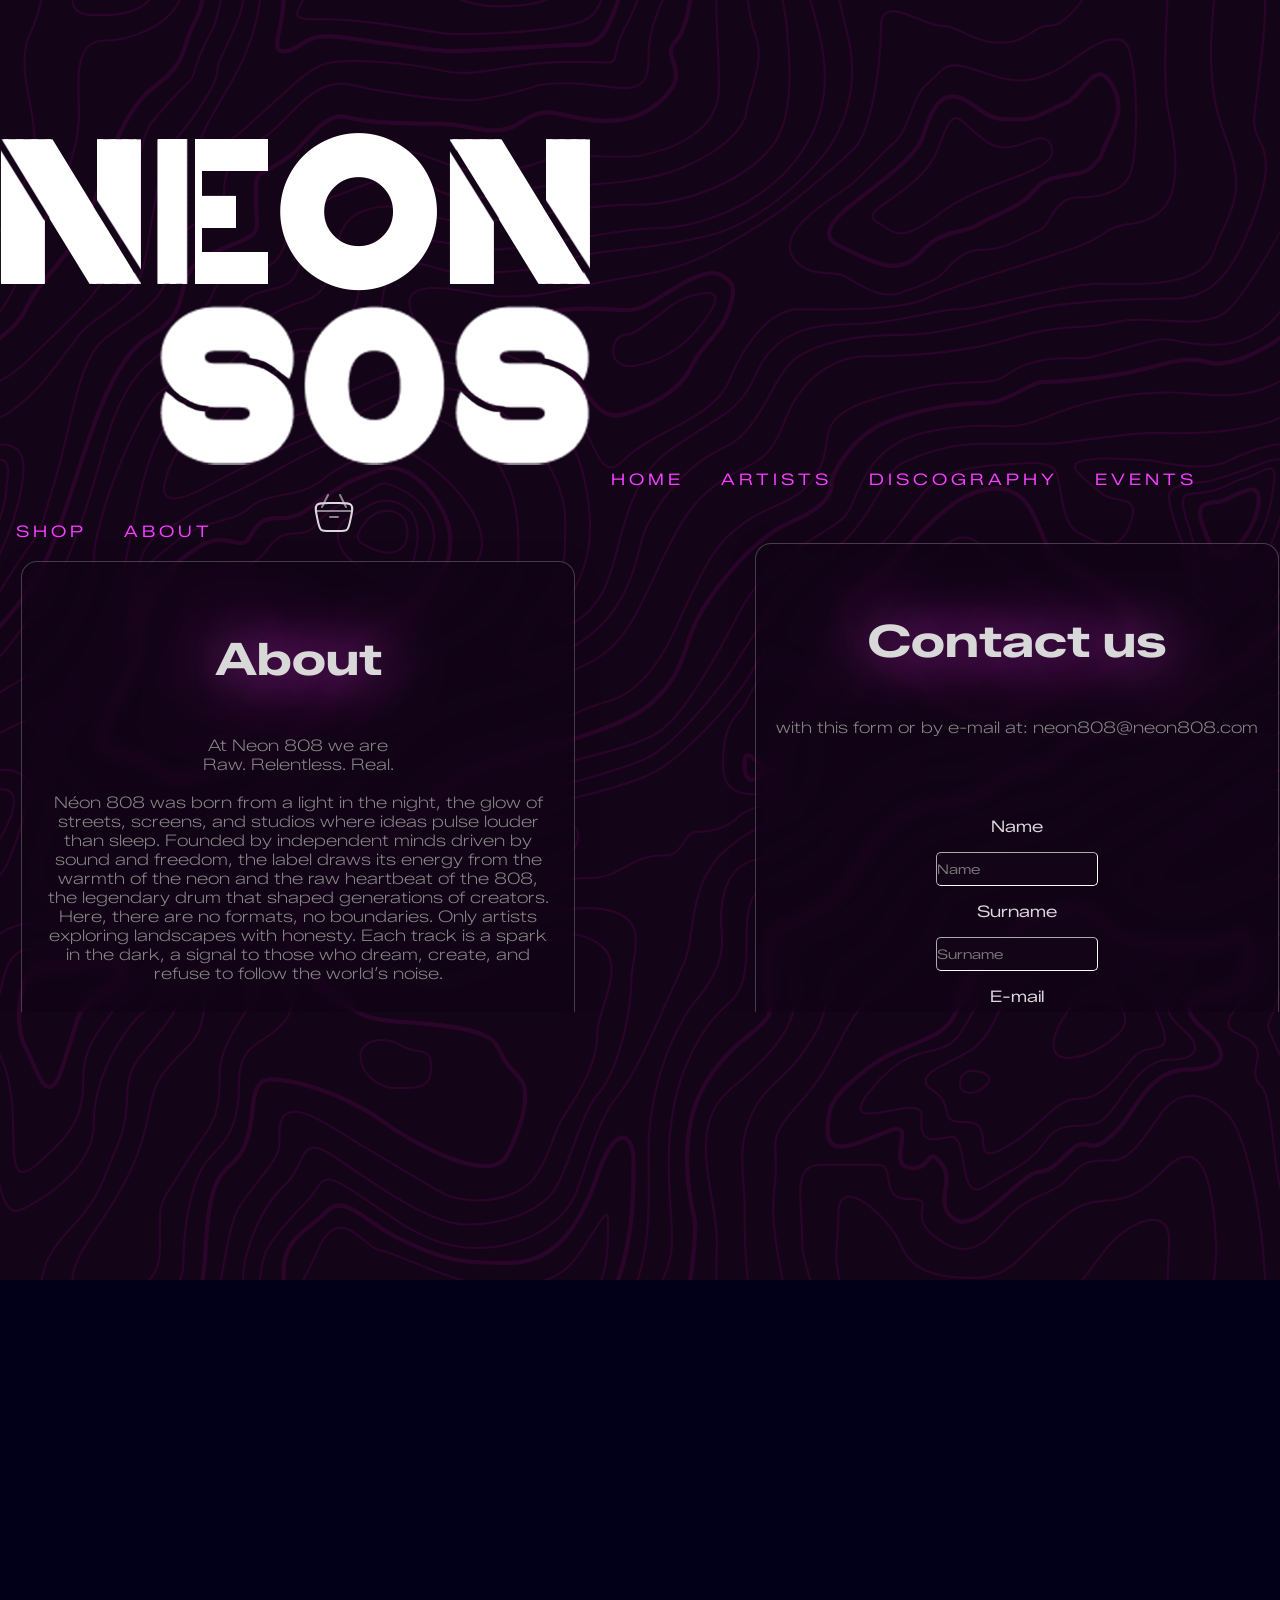
==== about.html @ 69acb5f2 "Merge branch 'dev' of github.com:GigiJuliette/wcs-project1 into events" ====
<!DOCTYPE html>
<html lang="en">

<head>
  <meta charset="UTF-8">
  <meta name="viewport" content="width=device-width, initial-scale=1.0">
  <link rel="preconnect" href="https://fonts.googleapis.com">
  <link rel="preconnect" href="https://fonts.gstatic.com" crossorigin>
  <link
    href="https://fonts.googleapis.com/css2?family=Montserrat:ital,wght@0,100..900;1,100..900&family=Zalando+Sans+Expanded:ital,wght@0,200..900;1,200..900&display=swap"
    rel="stylesheet">
  <link rel="stylesheet" href="styles/style.css" />
  <link rel="stylesheet" href="styles/about.css">
  <title>About</title>
</head>

<body>
  <svg id="backgroundTopo" xmlns="http://www.w3.org/2000/svg" viewBox="0 0 600 600">
    <path class='draw' d='M600 325.1v-1.17c-6.5 3.83-13.06 7.64-14.68
      8.64-10.6 6.56-18.57 12.56-24.68 19.09-5.58 5.95-12.44 10.06-22.42
      14.15-1.45.6-2.96 1.2-4.83 1.9l-4.75 1.82c-9.78 3.75-14.8 6.27-18.98
      10.1-4.23 3.88-9.65 6.6-16.77 8.84-1.95.6-3.99 1.17-6.47 1.8l-6.14
      1.53c-5.29 1.35-8.3 2.37-10.54 3.78-3.08 1.92-6.63 3.26-12.74 5.03a384.1
      384.1 0 0 1-4.82 1.36c-2.04.58-3.6 1.04-5.17 1.52a110.03 110.03 0 0 0-11.2
      4.05c-2.7 1.15-5.5 3.93-8.78 8.4a157.68 157.68 0 0 0-6.15 9.2c-5.75
      9.07-7.58 11.74-10.24 14.51a50.97 50.97 0 0 1-4.6 4.22c-2.33 1.9-10.39
      7.54-11.81 8.74a14.68 14.68 0 0 0-3.67 4.15c-1.24 2.3-1.9 4.57-2.78
      8.87-2.17 10.61-3.52 14.81-8.2 22.1-4.07 6.33-6.8 9.88-9.83
      12.99-.47.48-.95.96-1.5 1.48l-3.75 3.56c-1.67 1.6-3.18 3.12-4.86 4.9a42.44
      42.44 0 0 0-9.89 16.94c-2.5 8.13-2.72 15.47-1.76 27.22.47 5.82.51 6.36.51
      8.18 0 10.51.12 17.53.63 25.78.24 4.05.56 7.8.97
      11.22h.9c-1.13-9.58-1.5-21.83-1.5-37
      0-1.86-.04-2.4-.52-8.26-.94-11.63-.72-18.87 1.73-26.85a41.44 41.44 0 0 1
      9.65-16.55c1.67-1.76 3.18-3.27 4.83-4.85.63-.6 3.13-2.96 3.75-3.57a71.6
      71.6 0 0 0 1.52-1.5c3.09-3.16 5.86-6.76 9.96-13.15 4.77-7.42 6.15-11.71
      8.34-22.44.86-4.21 1.5-6.4 2.68-8.6.68-1.25 1.79-2.48 3.43-3.86 1.38-1.15
      9.43-6.8 11.8-8.72 1.71-1.4 3.26-2.81 4.7-4.3 2.72-2.85 4.56-5.54
      10.36-14.67a156.9 156.9 0 0 1 6.1-9.15c3.2-4.33 5.9-7.01 8.37-8.07 3.5-1.5
      7.06-2.77 11.1-4.02a233.84 233.84 0 0 1 7.6-2.2l2.38-.67c6.19-1.79
      9.81-3.16 12.98-5.15 2.14-1.33 5.08-2.33 10.27-3.65l6.14-1.53c2.5-.63
      4.55-1.2 6.52-1.82 7.24-2.27 12.79-5.06 17.15-9.05 4.05-3.72 9-6.2
      18.66-9.9l4.75-1.82c1.87-.72 3.39-1.31 4.85-1.91 10.1-4.15 17.07-8.32
      22.76-14.4 6.05-6.45 13.95-12.4 24.49-18.92 1.56-.96 7.82-4.6
      14.15-8.33v-64.58c-4 8.15-8.52 14.85-12.7 17.9-2.51 1.82-5.38 4.02-9.04
      6.92a1063.87 1063.87 0 0 0-6.23 4.98l-1.27 1.02a2309.25 2309.25 0 0 1-4.87
      3.9c-7.55 6-12.9 10.05-17.61 13.19-3.1 2.06-3.86 2.78-8.06 7.13-5.84
      6.07-11.72 8.62-29.15 10.95-11.3 1.5-20.04 4.91-30.75 11.07-1.65.94-7.27
      4.27-6.97 4.1-2.7 1.58-4.69 2.69-6.64 3.66-5.63 2.8-10.47 4.17-15.71
      4.17-17.13 0-41.44 11.51-51.63 22.83-12.05 13.4-31.42 27.7-45.25 31.16-7.4
      1.85-11.85 7.05-14.04 14.69-1.26 4.4-1.58 8.28-1.58 13.82 0 .82.01.98.24
      3.63.45 5.18.35 8.72-.77 13.26-1.53 6.2-4.89 12.6-10.59 19.43-13.87
      16.65-22.88 46.58-22.88 71.68 0 2.39.02 4.26.06 8.75.12 10.8.1 15.8-.22
      21.95-.56 11.18-2.09 20.73-5 29.3h-1.05c2.94-8.56 4.49-18.12
      5.05-29.35.31-6.13.34-11.1.22-21.9-.04-4.48-.06-6.36-.06-8.75 0-25.32
      9.07-55.47 23.12-72.32 5.6-6.72 8.88-12.99 10.38-19.03 1.09-4.4
      1.18-7.85.74-12.93-.23-2.7-.24-2.86-.24-3.72 0-5.62.32-9.57 1.62-14.1
      2.28-7.95 6.97-13.44 14.76-15.39 13.6-3.4 32.82-17.59 44.75-30.84C409
      360.14 433.58 348.5 451 348.5c5.07 0 9.77-1.33 15.26-4.07 1.93-.96
      3.9-2.05 6.58-3.62-.3.18 5.33-3.16 6.98-4.11 10.82-6.21 19.66-9.67
      31.11-11.2 17.23-2.3 22.9-4.75 28.57-10.64 4.25-4.41 5.04-5.16 8.22-7.28
      4.68-3.11 10.01-7.14 17.55-13.14a1113.33 1113.33 0 0 0
      4.86-3.89l1.28-1.02a4668.54 4668.54 0 0 1 6.23-4.98c3.67-2.9 6.55-5.12
      9.07-6.95 4.37-3.19 9.16-10.56
      13.29-19.4v66.9zm0-116.23c-.62.01-1.27.06-1.95.13-6.13.63-13.83 3.45-21.83
      7.45-3.64 1.82-8.46 2.67-14.17
      2.71-4.7.04-9.72-.47-14.73-1.33-1.7-.3-3.26-.61-4.67-.93a31.55 31.55 0 0
      0-3.55-.57 273.4 273.4 0 0 0-16.66-.88c-10.42-.16-17.2.74-17.97
      2.73-.38.97.6 2.55 3.03 4.87 1.01.97 2.22 2.03 4.04 3.55a1746.07 1746.07 0
      0 0 4.79 4.02c1.39 1.2 3.1 1.92 5.5 2.5.7.16.86.2 2.64.54 3.53.7 5.03 1.25
      6.15 2.63 1.41 1.76 1.4 4.54-.15 8.88-2.44 6.83-5.72 10.05-10.19
      10.33-3.63.23-7.6-1.29-14.52-5.06-4.53-2.47-6.82-7.3-8.32-15.26-.17-.87-.32-1.78-.5-2.86l-.43-2.76c-1.05-6.58-1.9-9.2-3.73-10.11-.81-.4-1.59-.74-2.36-1-2.27-.77-4.6-1.02-8.1-.92-2.29.07-14.7
      1-13.77.93-20.55 1.37-28.8 5.05-37.09 14.99a133.07 133.07 0 0 0-4.25
      5.44l-2.3 3.09-2.51 3.32c-4.1 5.36-7.06 8.48-10.39 11.12-.65.52-1.33
      1.04-2.13 1.62l-4.11 2.94a106.8 106.8 0 0 0-5.16 3.99c-4.55 3.74-9.74
      8.6-16.25 15.38-8.25 8.58-11.78 13.54-11.7 15.95.07 1.65 1.64 2.11 6.79
      2.38 1.61.09 2.15.12 2.98.2 2.95.24 5.09.73 6.81 1.68 7.48 4.15 11.63 7.26
      13.95 11.58 3.3 6.15.8 12.88-8.89 20.26-8.28 6.3-11.1 10.37-11.31
      14.96-.06 1.17 0 1.93.26 4.43.69 6.47.25 10.65-2.8 17.42a44.23 44.23 0 0
      1-4.16 7.53c-2.82 3.97-5.47 5.74-10.6 7.69-.43.16-3.34 1.23-4.27
      1.59-1.8.68-3.38 1.36-5.01 2.14-4.18 2-8.4 4.6-13.1 8.24-8.44 6.51-13.23
      14.56-15.98 25.06-1.1 4.2-1.55 6.81-2.8 15.21-1.26 8.6-2.17 12.64-4.08
      16.55-2.1 4.28-11.93 26.59-12.97 28.88a382.7 382.7 0 0 1-6.37 13.41c-4.07
      8.11-7.61 14.07-10.73 17.81-5.38 6.46-8.98 14.37-13.77 28.42a810.14 810.14
      0 0 0-1.89 5.6c-1.8 5.35-2.96 8.6-4.26 11.85-6.13 15.32-25.43 26.31-46.46
      26.31-11.2
      0-20.58-2.74-31.02-8.55-5.6-3.13-4.55-2.42-22.26-14.54-14.33-9.8-17.7-10.73-20.47-6.9-.37.5-1.81
      2.74-1.83 2.77a52.24 52.24 0 0 1-4.94 5.9c-.73.79-5.52 5.87-6.97 7.45-2.38
      2.6-4.3 4.81-5.98 6.93a45.6 45.6 0 0 0-5.08 7.66c-1.29 2.57-1.9 5.25-2.66
      10.6a997.6 997.6 0 0 1-.46 3.18h-1l.47-3.32c.77-5.45 1.4-8.2
      2.75-10.9a46.54 46.54 0 0 1 5.2-7.84c1.7-2.14 3.63-4.38 6.03-6.98
      1.45-1.59 6.24-6.68 6.96-7.46a51.58 51.58 0 0 0 4.84-5.78s1.47-2.26
      1.86-2.8c3.25-4.5 7.08-3.44 21.84 6.67 17.67 12.08 16.62 11.38 22.19 14.48
      10.3 5.73 19.5 8.43 30.53 8.43 20.65 0 39.57-10.77 45.54-25.69a219.7 219.7
      0 0 0 4.24-11.8 6752.32 6752.32 0 0 0 1.88-5.6c4.83-14.16 8.47-22.14
      13.96-28.73 3.05-3.66 6.56-9.57 10.6-17.61 1.97-3.93 4.04-8.31 6.35-13.38
      1.03-2.28 10.88-24.61 12.98-28.91 1.85-3.79 2.75-7.76 4-16.25 1.24-8.44
      1.7-11.07 2.81-15.32 2.8-10.7 7.71-18.94 16.33-25.6a73.18 73.18 0 0 1
      13.29-8.35c1.66-.8 3.27-1.48 5.08-2.18.94-.36 3.86-1.43 4.28-1.59
      4.95-1.88 7.44-3.55 10.14-7.33 1.35-1.9 2.68-4.3 4.06-7.37 2.97-6.58
      3.39-10.59 2.72-16.9a27.13 27.13 0 0 1-.27-4.58c.22-4.94 3.21-9.24
      11.7-15.7 9.33-7.11 11.66-13.34
      8.62-19-2.2-4.09-6.25-7.12-13.55-11.17-1.57-.88-3.6-1.33-6.42-1.57-.8-.07-1.34-.1-2.95-.19-5.77-.3-7.63-.85-7.72-3.34-.1-2.81
      3.5-7.87 11.97-16.69 6.53-6.8 11.75-11.69 16.33-15.45 1.79-1.47 3.42-2.72
      5.2-4.03l4.12-2.94c.79-.58 1.46-1.08 2.1-1.59 3.26-2.6 6.16-5.65
      10.21-10.94a383.2 383.2 0 0 0 2.5-3.32l2.31-3.09c1.8-2.39 3.04-4 4.29-5.48
      8.47-10.17 16.98-13.96 37.27-15.3-.44.02 12-.9 14.32-.98 3.62-.1 6.05.16
      8.46.98.8.27 1.62.62 2.47 1.04 2.27 1.14 3.17 3.87 4.27 10.85l.44 2.76c.17
      1.07.33 1.97.5 2.83 1.44 7.69 3.62 12.29 7.8 14.57 6.76 3.68 10.6 5.15
      13.99 4.94 4-.25 6.99-3.17 9.3-9.67 1.45-4.04
      1.46-6.49.32-7.92-.9-1.12-2.28-1.62-5.57-2.27a55.8 55.8 0 0
      1-2.67-.55c-2.54-.6-4.39-1.4-5.93-2.71a252.63 252.63 0 0 0-4.78-4.01 84.35
      84.35 0 0 1-4.08-3.6c-2.73-2.6-3.86-4.43-3.28-5.95 1.02-2.64 7.82-3.54
      18.93-3.37a230.56 230.56 0 0 1 16.73.88c2.76.39 3.2.49 3.68.6 1.4.3
      2.95.62 4.62.91a82.9 82.9 0 0 0 14.56 1.32c5.56-.04 10.24-.86 13.73-2.6
      8.1-4.05 15.89-6.9 22.17-7.56.7-.07 1.4-.11 2.05-.13v1zm0-100.94v1.5c-8.62
      16.05-17.27 29.55-23.65 35.92-3.19 3.2-7.62 4.9-13.54
      5.56-4.45.48-8.28.4-19.18-.2-9.91-.55-15.32-.44-20.52.78a84.05 84.05 0 0
      1-15 2.11l-2.25.14c-12.49.75-19.37 1.78-32.72 5.74-4.5 1.33-9.27 2.49-14.3
      3.48a246.27 246.27 0 0 1-32.6 3.97c-7.56.45-13.21.57-20.24.57-5.4 0-11.9
      1.61-18 5.18-8.3 4.87-15.06 12.87-19.53 24.5a68.57 68.57 0 0 1-4.56
      9.8c-3.6 6.2-6.92 8.99-13.38 12.18l-4.03 1.96a64.48 64.48 0 0 0-15.16
      10.25c-8.2 7.33-13.72 16.63-22.54 35.6l-2.08 4.49c-7.3 15.7-11.5
      23.3-17.35 29.87-7.7 8.66-20.25 14.42-40.31 20.08-4.37 1.23-19.04
      5.08-19.24 5.13-6.92 1.87-11.68 3.34-15.63 4.92-10.55 4.22-18.71
      10.52-36.38 26.52l-1.7 1.54c-8.58 7.76-13.41 11.9-18.81 15.88-3.95 2.9-8
      5.67-12.97 8.91-2.06 1.34-10.3 6.6-12.33 7.94-11.52 7.5-18.53 13.04-24.62
      20.08a62.01 62.01 0 0 0-6.44 8.85c-4.13 6.91-6.27 13.15-9.2 25.11l-1.54
      6.26c-.6 2.45-1.15 4.54-1.72 6.58-2.97 10.7-6.9 17.36-14.78 26.91L69.6
      491a148.51 148.51 0 0 0-4.19 5.3 23.9 23.9 0 0 0-3.44 6.28c-1.16 3.23-1.52
      5.9-1.87 11.94-.58 10.05-1.42 15.04-4.63 22.67-1.57 3.72-5.66 14.02-6.41
      15.8a73.46 73.46 0 0 1-3.57 7.4c-2.88 5.14-6.71 10.12-13.12 16.95-5.96
      6.36-8.87 10.9-10.61 16a56.88 56.88 0 0 0-1.38 4.82l-.46
      1.84h-1.03l.52-2.08c.52-2.09.92-3.49 1.4-4.9 1.8-5.25 4.78-9.9 10.84-16.36
      6.35-6.78 10.13-11.7 12.97-16.77a72.5 72.5 0 0 0 3.52-7.29c.75-1.76
      4.84-12.06 6.4-15.8 3.17-7.5 3.99-12.4 4.56-22.33.35-6.14.72-8.88
      1.93-12.23a24.9 24.9 0 0 1 3.58-6.54c1.27-1.7 2.6-3.37
      4.22-5.34l4.11-4.95c7.8-9.46 11.66-16 14.59-26.54.56-2.04 1.1-4.12
      1.71-6.56l1.53-6.26c2.96-12.04 5.13-18.36 9.32-25.39 1.84-3.08 4-6.05
      6.54-8.99 6.17-7.12 13.24-12.7 24.83-20.26 2.05-1.33 10.28-6.6 12.33-7.94
      4.96-3.22 9-5.98 12.92-8.87 5.37-3.95 10.19-8.08
      18.74-15.82l1.7-1.54c17.76-16.09 25.98-22.43 36.67-26.7 4-1.6 8.8-3.09
      15.75-4.96.21-.06 14.87-3.9 19.22-5.13 19.9-5.61 32.32-11.31 39.85-19.78
      5.76-6.48 9.93-14.02 17.18-29.64l2.09-4.5c8.87-19.07 14.44-28.46
      22.77-35.9a65.48 65.48 0 0 1 15.38-10.4l4.04-1.97c6.3-3.1 9.47-5.77
      12.96-11.77a67.6 67.6 0 0 0 4.48-9.67c4.56-11.84 11.47-20.02 19.97-25
      6.25-3.66 12.93-5.32 18.5-5.32 7.01 0 12.65-.12 20.17-.57a245.3 245.3 0 0
      0 32.47-3.96c5-.98 9.75-2.13 14.22-3.45 13.43-3.98 20.38-5.02
      32.94-5.78l2.24-.14c5.76-.37 9.8-.9 14.85-2.09 5.31-1.25 10.79-1.35
      22.6-.7 9.04.5 12.84.58 17.21.1 5.71-.62 9.94-2.26 12.95-5.26 6.44-6.45
      15.3-20.37 24.35-36.72zm0
      450.21c-1.28-4.6-2.2-10.55-3.33-20.25l-.24-2.04-.23-2.03c-1.82-15.7-3.07-21.98-5.55-24.47-2.46-2.46-3.04-5.03-2.52-8.64.1-.6.18-1.1.39-2.15.69-3.54.77-5.04.08-6.84-.91-2.38-3.31-4.41-7.79-6.26-5.08-2.09-6.52-4.84-4.89-8.44.66-1.45
      1.79-3.02 3.52-5.01 1.04-1.2 5.48-5.96 5.08-5.53 6.15-6.7 8.98-11.34
      8.98-16.48a15.2 15.2 0 0 1 6.5-12.89v1.26a14.17 14.17 0 0 0-5.5 11.63c0
      5.47-2.93 10.29-9.24 17.16.38-.42-4.04 4.33-5.07 5.5-1.67 1.93-2.75
      3.43-3.36 4.77-1.37 3.04-.23 5.22 4.36 7.1 4.71 1.95 7.32 4.16 8.34
      6.83.78 2.04.7 3.67-.03 7.4-.2 1.03-.3 1.51-.38 2.09-.48 3.33.03 5.59 2.23
      7.8 2.74 2.74 3.98 8.96 5.84 25.06l.24 2.03.23 2.04c.82 7.01 1.53 12.06
      2.34
      16.03v4.33zm0-62.16c-1.4-3.13-4.43-9.9-4.95-11.17-1.02-2.53-1.25-3.8-.91-5.18.2-.84
      2.05-4.68 2.32-5.33a70.79 70.79 0 0 0 3.54-11.2v3.99a62.82 62.82 0 0
      1-2.62 7.6c-.31.75-2.09 4.46-2.27 5.18-.28 1.12-.08 2.22.87 4.57.41 1.02
      2.5 5.7 4.02 9.09v2.45zm0-85.09c-1.65 1.66-3.66 2.9-6.4 4.13-.25.1-13.97
      5.47-20.4 8.43-9.35 4.32-16.7 5.9-23.03
      5.25-5.08-.53-9.02-2.25-14.77-5.92l-3.2-2.07a77.4 77.4 0 0
      0-5.44-3.27c-4.05-2.18-3.25-5.8 1.47-10.47 3.71-3.68 9.6-7.93
      18.73-13.8l4.46-2.82c17.95-11.33 18.22-11.5 22.27-14.74 11.25-9
      19.69-14.02 26.31-15.1v1.02c-6.37 1.1-14.62 6-25.69 14.86-4.1 3.28-4.34
      3.44-22.36 14.8a652.4 652.4 0 0 0-4.45 2.83c-9.07 5.83-14.92 10.05-18.57
      13.66-4.31 4.28-4.95 7.13-1.7 8.88 1.7.91 3.29 1.88 5.5 3.3l3.2 2.08c5.64
      3.59 9.45 5.25 14.34 5.76 6.13.64 13.32-.9 22.52-5.15 6.46-2.98 20.18-8.35
      20.4-8.44 3.04-1.37 5.1-2.71 6.81-4.69v1.47zm0-41.37v1c-6.56.26-12.11
      3.13-19.71 9.08l-4.63 3.68a51.87 51.87 0 0 1-4.4 3.14c-.82.52-5.51
      3.33-6.22 3.76-3.31 2-6.15 3.8-8.87 5.6a112.61 112.61 0 0 0-8.16
      5.92c-4.61 3.72-7.4 6.9-7.97 9.35-.63 2.67 1.48 4.53 7.05 5.46 10.7 1.78
      20.92-.05 30.45-4.65a61.96 61.96 0 0 0 17.1-12.2 41.8 41.8 0 0 0
      5.36-7.42v1.92a38.94 38.94 0 0 1-4.64 6.19 62.95 62.95 0 0 1-17.39
      12.41c-9.7 4.68-20.13 6.55-31.05 4.73-6.06-1-8.65-3.29-7.85-6.67.64-2.74
      3.53-6.05 8.31-9.9 2.35-1.9 5.1-3.88 8.24-5.97 2.73-1.82 5.58-3.61
      8.9-5.62.72-.44 5.4-3.24 6.22-3.75 1.26-.8 2.6-1.76 4.3-3.09.8-.62 3.9-3.1
      4.63-3.67 7.77-6.1 13.49-9.04 20.33-9.3zm0-154.6v1c-1.75-.24-4.3.23-7.82
      1.55-10.01 3.75-13.8 5.07-19.15 6.76-1.78.56-2.63.83-3.87
      1.24-1.48.5-3.16.76-6.74 1.16a1550.34 1550.34 0 0 0-2.64.3c-7.8.94-11.28
      2.47-11.28 6.07 0 4.45 2.89 13.18 7.96 25.81a57.34 57.34 0 0 1 2.33 7.6
      258.32 258.32 0 0 1 .84 3.46c1.86 7.62 3.17 10.71 5.56 11.67 2.21.88 4.7.6
      7.47-.72 3.48-1.69 7.22-4.94 11.2-9.47 1.52-1.7 2.97-3.49
      4.59-5.57l3.16-4.1c2.59-3.23 6.07-12.21 8.39-20.23v3.45c-2.29 7.2-5.27
      14.5-7.61 17.41-.44.55-2.67 3.46-3.15 4.09-1.63 2.1-3.1 3.9-4.62 5.62-4.08
      4.61-7.9 7.94-11.53 9.7-2.99 1.44-5.77
      1.75-8.28.74-2.84-1.13-4.2-4.34-6.15-12.35a2097.48 2097.48 0 0
      1-.84-3.46c-.8-3.2-1.47-5.45-2.28-7.46-5.14-12.8-8.04-21.55-8.04-26.19
      0-4.37 3.84-6.06 12.16-7.07a160.9 160.9 0 0 1 2.65-.3c3.5-.39 5.15-.64
      6.53-1.1 1.26-.42 2.1-.7 3.88-1.26 5.34-1.68 9.11-3 19.1-6.74 3.53-1.32
      6.22-1.84 8.18-1.61zM0 292c10.13-11.31 18.13-23.2 23.07-35.39 3.3-8.14
      6.09-16.12 10.81-30.55l1.59-4.84c6.53-19.94 10.11-29.82 14.77-39.56
      6.07-12.72 12.55-21.18 20.27-25.54 6.66-3.76 10.2-7.86 12.22-13.15a46.6
      46.6 0 0 0 1.86-6.58c1.23-5.2 2.05-7.59 3.93-10.36 2.45-3.62 6.27-6.53
      12.1-8.96 15.78-6.58 16.73-7.04
      18.05-9.01.65-.98.83-2.15.74-4.51-.03-.73-.23-3.82-.24-4A93.8 93.8 0 0 1
      119 94c0-10.04.18-11.37 2.37-13.15.52-.42 1.13-.8 2.07-1.3.27-.14
      2.18-1.12 2.84-1.48a68.4 68.4 0 0 0 9.12-5.87c2.06-1.54 2.64-2.14
      8.01-7.93 3.78-4.09 6.21-6.36 8.96-8.12 3.64-2.33 7.2-3.12 10.9-2.11 4.4
      1.2 10.81 2 18.78 2.46 6.9.4 12.9.5 21.95.5 4.87 0 8.97.47 15.4 1.57 7.77
      1.33 9.3 1.54 12.38 1.54 4.05 0 7.43-.88 10.68-2.95 5.06-3.22 8.11-4.67
      11.2-5.2 3.62-.64 4.77-.46 16.55 2.06 17.26 3.7 30.85 1.36 41.06-9.7
      5.1-5.53 5.48-8.9 3.48-14.8-.83-2.42-1.03-3.1-1.17-4.3-.29-2.52.5-4.71
      2.71-6.93 2.65-2.65 4.72-9.17 6.22-18.29h2.03c-1.56 9.71-3.77 16.65-6.83
      19.7-1.79 1.8-2.36 3.39-2.14 5.28.11 1 .3 1.63 1.07 3.9 2.22 6.53 1.76
      10.66-3.9 16.8-10.77 11.66-25.07 14.13-42.95
      10.3-11.42-2.45-12.55-2.62-15.78-2.06-2.77.48-5.62 1.84-10.47 4.92a20.93
      20.93 0 0 1-11.76 3.27c-3.25 0-4.81-.22-12.73-1.57C212.74 59.46 208.73 59
      204 59c-9.1
      0-15.11-.1-22.07-.5-8.09-.47-14.62-1.29-19.2-2.54-5.62-1.53-10.17
      1.38-17.85 9.66-5.5 5.94-6.08 6.53-8.28 8.18a70.38 70.38 0 0 1-9.38
      6.03c-.68.37-2.58 1.35-2.84 1.49-.84.44-1.35.76-1.75 1.08C121.16 83.6 121
      84.8 121 94c0 1.85.06 3.54.17 5.44 0 .17.2 3.28.24 4.03.1 2.75-.13
      4.29-1.08 5.71-1.67 2.5-2.27 2.8-18.95 9.74-5.48 2.29-8.99 4.96-11.2
      8.24-1.71 2.51-2.47 4.73-3.64 9.7-.83 3.5-1.21 4.92-1.94 6.83-2.18
      5.73-6.05 10.19-13.1 14.18-7.3 4.12-13.55 12.28-19.46 24.66-4.6 9.64-8.17
      19.46-14.67 39.32l-1.58 4.84c-4.75 14.47-7.54 22.48-10.86 30.69-5.28
      13.01-13.95 25.65-24.93 37.6v-2.97zm0 78v-.5l1-.01c6.32 0 7.47 5.2 4.6
      13.36a60.36 60.36 0 0 1-5.6 11.3v-1.92a57.76 57.76 0 0 0
      4.65-9.72c2.69-7.6 1.71-12.02-3.65-12.02-.34 0-.67 0-1 .02v-46.59a340.96
      340.96 0 0 0 13.71-8.34c13.66-9.46 29.79-37.6 29.79-53.59 0-18.1
      21.57-72.64 32.23-79.42 12.71-8.09 32.24-27.96 35.8-37.75 1.93-5.3
      5.5-7.27 14.42-9.37 6.15-1.44 8.64-2.42 10.67-4.79 1.5-1.74 2.72-4.79
      4.33-10.3.23-.78 1.9-6.68 2.43-8.46 3.62-12.08 7.3-18.49 13.47-20.39
      2.5-.76 3.03-.98 9.74-3.7 7.49-3.03 11.97-4.43 17.12-4.92 6.75-.65
      13.13.75 19.55 4.67 5.43 3.32 12.19 4.72 20.17 4.56 6.03-.12 12.2-1.07
      19.83-2.8 1.82-.4 7.38-1.74 8.26-1.94 2.69-.6 4.34-.89 5.48-.89 4.97 0
      8.93-.05 14.2-.27 7.9-.32 15.56-.92 22.75-1.88 8.5-1.14 15.9-2.73
      21.88-4.82 18.9-6.62 32.64-18.3 33.67-27.59.29-2.56.4-2.96 2.79-11.11
      2.33-7.95 3.21-12.93
      2.72-18.23-.2-2.24-.69-4.38-1.48-6.42-1.5-3.92-2.63-9.4-3.43-16.18h.9c.77
      6.47 1.89 11.72 3.47 15.82a24.93 24.93 0 0 1 1.54 6.69c.5 5.46-.4
      10.54-2.77 18.6-2.36 8.06-2.47 8.47-2.74 10.95-1.09 9.75-15.1 21.68-34.33
      28.41-6.06 2.12-13.52 3.72-22.09 4.87-7.22.96-14.92 1.57-22.83
      1.89-5.3.21-9.27.27-14.25.27-1.04 0-2.64.27-5.26.87-.87.2-6.43 1.53-8.26
      1.94-7.68 1.73-13.92 2.7-20.03
      2.82-8.15.17-15.1-1.27-20.71-4.7-6.23-3.81-12.4-5.16-18.93-4.54-5.04.48-9.44
      1.86-16.84 4.86-6.75 2.74-7.29 2.95-9.82 3.73-5.73 1.76-9.28 7.96-12.81
      19.72-.53 1.77-2.2 7.66-2.43 8.46-1.66 5.65-2.91 8.78-4.53 10.67-2.22
      2.58-4.84 3.62-12.01 5.3-7.8 1.83-11.13 3.66-12.9 8.54-3.65 10.04-23.32
      30.06-36.2 38.25C65.94 190 44.5 244.2 44.5 262c0 16.34-16.3 44.78-30.22
      54.41-2.14 1.48-8.24 5.12-14.28 8.68v-1.16 46.09zm0-173.7v-1.11c7.42-3.82
      14.55-10.23 21.84-18.98 3.8-4.56 14.21-18.78 15.79-20.55 1.8-2.04
      4.06-3.96 7.42-6.45 1.08-.8 4.92-3.57 5.49-3.99 9.36-6.85 14-11.96
      15.98-19.36.8-2.98 1.54-6.78 2.46-12.3.23-1.44 2-12.46 2.56-15.79
      2.87-16.77 5.73-26.79 10.07-32.1C92.46 52.43 101.5 38.13 101.5
      33c0-2.54.34-3.35 6.05-15.71.68-1.49 1.25-2.74 1.77-3.93 2.5-5.75
      3.9-10.04 4.14-13.36h1c-.23 3.48-1.66 7.87-4.23 13.76-.52 1.2-1.09
      2.45-1.78 3.95-5.54 12.01-5.95 12.99-5.95 15.29 0 5.47-9.09 19.84-20.11
      33.31-4.2 5.12-7.03 15.06-9.86 31.64-.57 3.33-2.33 14.33-2.57 15.78-.92
      5.56-1.67 9.38-2.48 12.4-2.05 7.68-6.82 12.93-16.35 19.91l-5.49 3.98c-3.3
      2.45-5.51 4.34-7.27 6.31-1.53 1.73-11.94 15.93-15.76 20.53-7.52 9.02-14.88
      15.6-22.61 19.46zm0 361.83v-4.33c.48 2.36 1 4.35 1.6 6.15 2 6.03 4.6 8.26
      8.19 6.59C28.76 557.69 43.5 542.4 43.5 527c0-16.2 6.37-31.99 17.1-46.3
      1.88-2.5 3.66-4.4 5.53-6 .73-.62 1.45-1.18 2.3-1.8l2-1.43c3.68-2.68
      5.32-5.28 7.08-12.59.75-3.07 1.38-5.02 4.2-13.26l.63-1.88c3.24-9.58
      4.56-14.97 4.17-18.65-.48-4.43-3.8-5.23-11.3-1.64a81.12 81.12 0 0 1-9.15
      3.7c-13.89 4.67-26.96 5.8-42.66 5.42l-1.95-.05-1.45-.02a39.8 39.8 0 0
      0-15.05 2.96A21.81 21.81 0 0 0 0 438.37v-1.26a23.55 23.55 0 0 1 4.55-2.57
      40.77 40.77 0 0 1 16.92-3.02l1.95.05c15.6.38 28.57-.75 42.32-5.37a80.12
      80.12 0 0 0 9.04-3.65c8.04-3.84 12.16-2.85 12.72 2.43.42 3.89-.92
      9.34-4.21 19.08l-.64 1.88c-2.8 8.2-3.43 10.15-4.16 13.18-1.82 7.52-3.59
      10.34-7.47 13.16l-2 1.43c-.84.6-1.54 1.15-2.25 1.75a35.45 35.45 0 0 0-5.37
      5.84c-10.61 14.15-16.9 29.74-16.9 45.7 0 15.88-15 31.45-34.29 40.45-4.3
      2.01-7.39-.66-9.56-7.18-.23-.68-.44-1.39-.65-2.13zm0-62.16v-2.45l1.46
      3.27c2.1 4.8 3.46 10.33 4.26 16.77.66 5.3.84 9.3 1.04 18.5.2 9.32.5 12.75
      1.63 15.05 1.28 2.6 3.67 2.35 8.29-1.5 17.14-14.3 21.82-22.9 21.82-38.62
      0-7.17 1.1-12.39 3.7-17.68 2.27-4.67 3.65-6.62 13.4-19.62a69.8 69.8 0 0 1
      7.6-8.79 44.76 44.76 0 0 1 3.54-3.06c.38-.3.64-.52.89-.74a10.47 10.47 0 0
      0 2.63-3.32 35.78 35.78 0 0 0
      2.26-5.94l.37-1.2.36-1.15c.29-.91.48-1.55.66-2.16.45-1.53.74-2.68.91-3.66.38-2.2.12-3.49-.85-4.15-2.35-1.61-9.28-.24-23.8
      4.94-9.54 3.4-16.12 4.17-27.85 4.26-7.71.06-10.43.4-13.25 2.12-3.48
      2.12-5.84 6.4-7.58 14.26-.5 2.2-.99 4.19-1.49 5.98v-3.98l.51-2.22c1.8-8.1
      4.28-12.6 8.04-14.9 3.04-1.85 5.86-2.2 13.77-2.26 11.61-.09 18.1-.84
      27.51-4.2 14.93-5.32 21.95-6.71 24.7-4.83 1.38.94 1.71 2.6 1.28 5.15a33.69
      33.69 0 0 1-.94 3.78l-.66 2.17-.36 1.15-.37 1.2a36.64 36.64 0 0 1-2.33
      6.1c-.8 1.53-1.61 2.52-2.86 3.61l-.92.77-1.02.83c-.9.74-1.65 1.4-2.47
      2.18a68.84 68.84 0 0 0-7.48 8.66c-9.7 12.93-11.07 14.87-13.31 19.46-2.52
      5.15-3.59 10.22-3.59 17.24 0 16.04-4.82 24.91-22.18 39.38-5.04 4.2-8.18
      4.55-9.83
      1.18-1.22-2.5-1.52-5.94-1.73-15.47-.2-9.16-.38-13.15-1.03-18.4-.79-6.34-2.12-11.8-4.19-16.49L0
      495.98zM379.27 0h1.04l1.5 5.26c3.28 11.56 4.89 19.33 5.26 27.8.49
      11.01-1.52 21.26-6.63 31.17-7.8 15.13-20.47 26.5-36.22 34.1-12.38
      5.96-26.12 9.17-36.22 9.17-6.84 0-17.24 1.38-37.27 4.62l-2.27.37c-24.5
      3.99-31.65 5-37.46 5-3.49
      0-4.08-.08-19.54-2.8-3.56-.64-6.32-1.1-9-1.5-20.23-2.96-31-1.2-31.96
      7.86-.1.85-.18 1.72-.29 2.81l-.27 2.73c-1.1 10.9-2.02 15.73-4.31 19.96-2.9
      5.34-7.77 7.95-15.63 7.95-10.2 0-12.92.6-15.5 3.17.52-.51-5.03 5.85-8.16
      8.7-2.75 2.5-14.32 12.55-15.77 13.83a341.27 341.27 0 0 0-6.54 5.92c-6.97
      6.49-11.81 11.76-14.6 16.15-5.92 9.3-10.48 18.04-11.69 24.08-1.66 8.3 3.67
      9.54 19.02 1.21a626.23 626.23 0 0 1 44.54-21.9c3.5-1.56 14.04-6.2
      15.68-6.95 5.05-2.25 8.3-3.8 10.78-5.15l1.95-1.07 2.18-1.18c1.76-.94
      3.38-1.76 5-2.55 18.1-8.72 34.48-10.46 50.33-1.2 22.89 13.34 38.28 37.02
      38.28 56.44 0 19.12-.73 25.13-5.18 33.2a45.32 45.32 0 0 1-4.94 7.12c-6.47
      7.77-11.81 16.2-12.76 21.27-1.2 6.34 4.69 7.03 20.17-.05 13.31-6.08
      22.4-14.95 28.5-26.32a80.51 80.51 0 0 0 6.1-15.13c.9-2.98 3.17-11.65
      3.41-12.48a29.02 29.02 0 0 1 1.75-4.83c7.47-14.93 21.09-30.5 36.25-37.24
      7.61-3.38 13-9.65 19.4-20.79.84-1.48 4.26-7.64 5.14-9.17 3.52-6.1 6.22-9.7
      9.37-11.98 10.15-7.4 28.7-11.1 50.29-11.1 7.52 0 16.54-1.24
      27.51-3.58a420.1 420.1 0 0 0 14.96-3.52c-1.3.33 15.54-3.98 19.42-4.89
      14.15-3.33 41.07-5.01 64.11-5.01 17.36 0 27.82-9.23 38.53-38.67 6.62-18.21
      6.62-26.37 2.69-34.35l-1.18-2.37A13.36 13.36 0 0 1 587.5 58c0-4.03 0-4.01
      2.5-24.56.46-3.73.8-6.74 1.12-9.64.9-8.45 1.38-15.2 1.38-20.8
      0-.94-.02-1.94-.04-3h1c.03 1.06.04 2.06.04 3 0 5.65-.48 12.43-1.39 20.9-.3
      2.91-.66 5.93-1.11 9.66-2.5 20.45-2.5 20.47-2.5 24.44 0 1.97.45 3.57 1.45
      5.68.24.51 1.16 2.35 1.17 2.36 4.06 8.24 4.06 16.68-2.65 35.13-10.84
      29.8-21.63 39.33-39.47 39.33-22.96 0-49.83 1.68-63.89 4.99-3.86.9-20.69
      5.2-19.4 4.88a421.05 421.05 0 0 1-14.99 3.53c-11.04 2.35-20.11 3.6-27.72
      3.6-21.4 0-39.76 3.67-49.7 10.9-3 2.19-5.64 5.7-9.1 11.68-.87 1.52-4.29
      7.68-5.14 9.17-6.49 11.3-12 17.71-19.86 21.2-14.9 6.63-28.38 22.03-35.75
      36.77a28.17 28.17 0 0 0-1.69 4.67c-.23.8-2.5 9.49-3.4 12.5a81.48 81.48 0 0
      1-6.19 15.3c-6.2 11.56-15.44 20.58-28.96 26.76-16.1 7.36-23
      6.55-21.58-1.04 1-5.29 6.4-13.83 12.99-21.73a44.33 44.33 0 0 0
      4.82-6.96c4.35-7.88 5.06-13.77 5.06-32.72
      0-19.04-15.19-42.4-37.72-55.55-15.57-9.08-31.62-7.38-49.45 1.21a132.9
      132.9 0 0 0-7.14 3.71l-1.95 1.07a158.83 158.83 0 0 1-10.85
      5.19c-1.65.74-12.18 5.38-15.69 6.95a625.25 625.25 0 0 0-44.46 21.86c-15.95
      8.66-22.37 7.16-20.48-2.29 1.24-6.2 5.83-15.02 11.82-24.42 2.85-4.48
      7.74-9.8 14.77-16.34 1.98-1.85 4.12-3.79 6.56-5.94 1.46-1.29 13.02-11.33
      15.75-13.82 3.09-2.8 8.6-9.14 8.14-8.67 2.82-2.82 5.75-3.46 16.2-3.46 7.5
      0 12.04-2.43 14.75-7.42 2.2-4.07 3.11-8.84
      4.2-19.59l.26-2.73.3-2.81c.56-5.42 4.47-8.5 11.23-9.6 5.44-.88 12.51-.51
      21.86.86 2.7.4 5.47.86 9.04 1.49 15.33 2.7 15.96 2.8 19.36 2.8 5.73 0
      12.9-1.03 37.3-5l2.27-.36c20.1-3.26 30.52-4.64 37.43-4.64 9.95 0
      23.54-3.18 35.78-9.08 15.57-7.5 28.09-18.73 35.78-33.65 5.02-9.75 7-19.82
      6.51-30.67-.37-8.37-1.96-16.08-5.23-27.57L379.27 0zm13.68 0h1.02c.78 3.9
      1.92 8.7 3.51 14.88 3.63 14.05 3.06 27.03-.75 38.77a61 61 0 0 1-11.35
      20.68 138.36 138.36 0 0 1-19.32 18.77c-11.32 9.02-23.36 15.49-35.95
      18.39a258.63 258.63 0 0 1-22.57 4.07c-3.17.44-6.36.85-10.3 1.32l-9.39
      1.12c-11.53 1.41-17.45 2.55-21.64 4.46-9.28 4.21-28.35 6.04-49.21
      6.04-1.37
      0-2.8-.12-4.3-.35-2.62-.41-5-1.03-9.14-2.29-7.34-2.21-9.63-2.75-12.63-2.56-3.9.23-6.63
      2.29-8.47 6.89-1.86 4.66-2.42 7.53-3.34 14.98-1.1 8.98-2.87 12.12-9.97
      14.3a40.12 40.12 0 0 0-6.8 2.66c-.63.33-1.16.64-1.76 1.02l-1.34.86c-1.9
      1.14-3.86 1.49-9.25 1.49-3.2 0-8.83-.55-9.51-.39-1.22.28-.75-.14-7.14
      6.24-1.5 1.5-3.49 3.18-6.32 5.37-1.52 1.18-7.16 5.43-7.94 6.03-4.96
      3.78-8.33 6.6-11.06 9.38-4.88 4.98-6.85 9.15-5.56 12.7 1.34 3.67 4.07 4.42
      8.9 2.82a55.72 55.72 0 0 0 7.77-3.48c1.5-.77 7.78-4.13 9.37-4.96a116.8
      116.8 0 0 1 12.31-5.68 162.2 162.2 0 0 0 11.04-4.84c2.04-.97 10.74-5.16
      13-6.22 4.41-2.1 8.1-3.78 11.65-5.29 17.14-7.3 29.32-9.9 37.67-6.65l5.43
      2.1c2.3.88 4.17 1.62 6.02 2.38a150.9 150.9 0 0 1 13.07 6c18.34 9.63 30.35
      22.13 34.79 39.87 6.96 27.85 3.6 45.53-8.08 62.4-3.97 5.75-3.52 9.2.06
      8.97 4.14-.28 10.21-4.95 15.11-12.52 3.1-4.8 5.1-10.45
      8.05-21.53l1.69-6.35c.66-2.47 1.24-4.52 1.83-6.5 4.93-16.56 11-27.28
      21.56-34.76 7.15-5.06 23.73-15.5 25.48-16.75 6.74-4.81 10.53-9.44 14.34-18
      7.74-17.44 21.09-24.34 44.47-24.34 9.36 0 17.91-1.13 29.53-3.49a624.86
      624.86 0 0 0 6.2-1.28c2.4-.5 4.07-.84 5.66-1.13 4.03-.74 7.04-1.1 9.61-1.1
      4.44 0 9.39-1 31.39-5.99l2.95-.66c16.34-3.67 25.64-5.35 31.66-5.35 1.54 0
      2.4.01 6.4.1 7.8.15 12.27.13 17.33-.2 16.41-1.06 26.73-5.36
      29.8-14.56a87.1 87.1 0 0 1 3.55-8.83c-.15.31 2.29-4.96 2.9-6.38 5.38-12.3
      5.57-21.92-1.44-39.44a86.4 86.4 0 0
      1-5.26-20.72c-1.61-11.98-1.38-23.14.1-40.35l.2-2.12h1l-.2 2.2c-1.48
      17.15-1.7 28.24-.11 40.14a85.4 85.4 0 0 0 5.2 20.47c7.1 17.78 6.91 27.67
      1.43 40.22-.62 1.43-3.06 6.72-2.91 6.4a86.17 86.17 0 0 0-3.52 8.73c-3.23
      9.72-13.9 14.15-30.68
      15.24-5.1.33-9.58.35-17.42.2-3.98-.09-4.84-.1-6.37-.1-5.91 0-15.18
      1.67-31.44 5.32l-2.95.67c-22.16 5.02-27.05 6.01-31.61 6.01-2.5
      0-5.45.36-9.43 1.09-1.58.29-3.25.62-5.64 1.11a4894.21 4894.21 0 0 0-6.2
      1.29c-11.68 2.37-20.3 3.51-29.73 3.51-23.02 0-36 6.71-43.53 23.66-3.9
      8.8-7.82 13.58-14.7 18.5-1.78 1.27-18.36 11.7-25.48 16.75-10.34 7.32-16.3
      17.87-21.19 34.23-.58 1.96-1.15 4-1.82 6.47l-1.69 6.35c-2.98 11.18-5
      16.9-8.17 21.81-5.05 7.81-11.37 12.68-15.89
      12.98-4.7.31-5.3-4.23-.94-10.53 11.52-16.64 14.82-34.03
      7.92-61.6-4.35-17.42-16.16-29.72-34.27-39.22-4-2.1-8.2-4-12.99-5.97-1.84-.75-3.7-1.49-6-2.38l-5.43-2.08c-8.03-3.12-20.02-.58-36.92
      6.63-3.52 1.5-7.21 3.19-11.61 5.27l-13 6.22c-4.71 2.22-8.16 3.75-11.11
      4.88a115.87 115.87 0 0 0-12.21 5.63c-1.58.83-7.86 4.18-9.37 4.96a56.55
      56.55 0 0 1-7.9 3.54c-5.3 1.75-8.62.85-10.17-3.43-1.46-4.02.66-8.5
      5.8-13.74 2.75-2.82 6.16-5.66 11.15-9.48.79-.6 6.43-4.85 7.94-6.02a66.96
      66.96 0 0 0 6.23-5.28c6.74-6.74 6.1-6.16 7.61-6.51.87-.2 6.69.36 9.74.36
      5.22 0 7.03-.32 8.74-1.35l1.31-.84c.62-.4 1.18-.72 1.84-1.07a41.07 41.07 0
      0 1 6.96-2.72c6.64-2.04 8.22-4.84 9.28-13.47.93-7.53 1.5-10.47 3.4-15.24
      1.99-4.95 5.04-7.26 9.34-7.51 3.17-.2 5.5.35 12.97 2.6a63.54 63.54 0 0 0
      9.02 2.26c1.45.22 2.83.34 4.14.34 20.71 0 39.7-1.82 48.8-5.96 4.32-1.96
      10.29-3.1 21.93-4.53l9.4-1.12c3.92-.48 7.11-.88 10.27-1.32 8.16-1.14
      15.4-2.43 22.49-4.06 12.42-2.86 24.33-9.26 35.55-18.2a137.4 137.4 0 0 0
      19.18-18.64 60.02 60.02 0 0 0 11.15-20.32c3.76-11.57
      4.32-24.36.75-38.23A284.86 284.86 0 0 1 392.95 0zM506.7 0h1.26c-.5.66-.9
      1.18-1.17 1.51-3.95 4.96-6.9 7.92-9.82 9.57A10.02 10.02 0 0 1 492
      12.5c-2.38 0-4.24.67-6.71 2.21l-2.65 1.71c-4.38 2.8-8.01 4.08-13.64
      4.08-5.6 0-9.99-1.26-16.08-4.05a202.63 202.63 0 0
      1-2.3-1.06l-2.18-.98c-1.6-.7-2.92-1.17-4.17-1.48a13.42 13.42 0 0
      0-3.27-.43c-2.3
      0-4.3-.68-11-3.37l-1.56-.62c-5-1.97-8.1-2.82-10.52-2.66-2.93.2-4.42
      2.03-4.42 6.15 0 20.76-5.21 50.42-12.15 57.35-7.58 7.59-26.55 23.7-34.06
      29.06-13.16 9.4-31.17 20.2-44.11 25.06a106.87 106.87 0 0 1-13.32
      4.03c-3.28.78-6.6 1.43-11.25 2.24-.53.1-8.8 1.5-11.5 1.99-4.86.87-9.3
      1.74-14 2.76-20.62 4.48-25.07 5.01-38.11 5.01-2.49
      0-2.9-.07-14.05-2-2.42-.42-4.31-.73-6.15-1-8.11-1.19-13.83-1.36-17.64-.2-4.54
      1.4-5.93 4.65-3.7 10.52 2.02 5.28 4.84 8.61 8.84 10.74 3.26 1.74 6.75 2.6
      13.82 3.71 9.42 1.48 10.94 1.75 15.5 2.92a78.2 78.2 0 0 1 18.62 7.37c8.3
      4.58 14.58 11.5 19.98 20.89 2.73 4.73 9.46 19.33 10.54 21.19 3.4 5.85 6.26
      6.63 10.89 2 4.95-4.94 10.35-8.37 21.13-14.06.47-.25 2.06-1.1 2.12-1.12
      7.98-4.21 11.92-6.51 15.87-9.54 5.11-3.9 8.66-8.1 10.77-13.11 8.52-20.24
      20.75-33.31 32.46-33.31l5.5.03c10.53.08 17.35.02 24.9-.31 13.66-.62
      23.78-2.09 29.39-4.67 5.85-2.7 13.42-5.49 24.18-9.02 3.46-1.14 6.29-2.05
      12.7-4.1 7.7-2.45 11.08-3.54 15.17-4.9a1059.43 1059.43 0 0 1
      11.33-3.72c3.67-1.2 5.96-2 8.03-2.78a59.88 59.88 0 0 0 6.66-2.94c1.87-.98
      3.76-2.1 5.86-3.5 3.48-2.33 6.15-3.13 12.04-4.13l1.15-.2c5.71-1.01 9-2.3
      12.76-5.63 7.82-6.96 8.58-23.18
      3.84-44.52-1.7-7.67-2.1-19.28-1.57-35.47A837.22 837.22 0 0 1 546.76
      0h1l-.15 3.06c-.32 6.42-.53 11.02-.68 15.62-.51 16.1-.12 27.65 1.56 35.21
      4.82 21.68 4.04 38.2-4.16 45.48-3.91 3.48-7.37 4.84-13.24
      5.87l-1.16.2c-5.76.99-8.32 1.75-11.65 3.98a63.73 63.73 0 0 1-5.96 3.56
      60.86 60.86 0 0 1-6.77 2.99c-2.09.79-4.39 1.58-8.07 2.79a5398.31 5398.31 0
      0 1-11.32 3.71c-4.1 1.37-7.48 2.46-15.18 4.92-6.42 2.04-9.24 2.95-12.7
      4.08-10.73 3.53-18.27 6.3-24.07 8.98-5.76 2.66-15.97 4.14-29.77
      4.77-7.56.33-14.4.39-24.95.31l-5.49-.03c-11.19 0-23.16 12.79-31.54
      32.7-2.19 5.19-5.84 9.52-11.08 13.52-4.02 3.07-7.99 5.39-16.01 9.62l-2.12
      1.12c-10.7 5.65-16.04 9.04-20.9 13.9-5.14 5.14-8.75
      4.15-12.45-2.22-1.12-1.92-7.85-16.5-10.54-21.2-5.33-9.24-11.48-16.02-19.6-20.5a77.2
      77.2 0 0
      0-18.4-7.28c-4.5-1.17-6.02-1.43-15.4-2.9-7.17-1.12-10.74-2-14.13-3.81-4.22-2.25-7.2-5.77-9.3-11.27-2.43-6.39-.78-10.26
      4.34-11.83 4-1.22 9.82-1.05 18.08.17 1.84.27 3.74.58 6.17 1 11.02 1.9
      11.48 1.98 13.88 1.98 12.96 0 17.35-.52 37.9-4.99 4.71-1.02 9.16-1.9
      14.03-2.77 2.71-.48 10.98-1.9 11.5-1.98 4.64-.81 7.95-1.46 11.2-2.23
      4.55-1.07 8.76-2.34 13.2-4 12.83-4.81 30.79-15.59 43.88-24.94 7.47-5.33
      26.4-21.4 33.94-28.94C407.3 61.98 412.5 32.49 412.5 12c0-4.61 1.86-6.9
      5.35-7.15 2.63-.18 5.8.7 10.96 2.73l1.56.62c6.53 2.62 8.53 3.3 10.63 3.3
      1.14 0 2.3.16 3.5.46 1.32.33 2.68.82 4.34 1.53a90.97 90.97 0 0 1 3.34
      1.52l1.15.54c5.98 2.73 10.23 3.95 15.67 3.95 5.41 0 8.87-1.21
      13.1-3.92.2-.13 2.1-1.38 2.66-1.72 2.62-1.63 4.64-2.36 7.24-2.36 1.47 0
      2.94-.43 4.47-1.3 2.78-1.56 5.67-4.45 9.54-9.31l.7-.89zM324.54
      600h-2.03c.49-2.96.91-6.2
      1.28-9.66.44-4.1.76-8.25.98-12.21.08-1.39.14-2.65-.35-7.29-.47-1.94-.93-4.14-1.36-6.54-2.01-11.26-2.66-22.9-1.14-33.78a60.76
      60.76 0 0 1 5.18-17.95 70.78 70.78 0 0 1 12.6-18.22c3.38-3.6 5.53-5.5
      11.83-10.79 4.5-3.78 6.35-5.56 7.52-7.5.64-1.07.95-2.06.95-3.06 0-1.75
      0-1.74-.75-9.23-.36-3.7-.57-6.3-.68-8.96-.5-12.1 1.62-19.6 8.11-21.76
      15.9-5.3 25.89-12.1 33.45-25.54C409.6 390.65 425.85 376 436 376c12.36 0
      20-1.96 29.41-8.8 6.76-4.92 9.5-6.6 12.47-7.46 2.22-.64 3.8-.74 9.12-.74
      1.86 0 3.53-.83 5.57-2.62 1.08-.96 5.11-5.12 5.6-5.6 6.04-5.85 11.98-8.78
      20.83-8.78 2.45 0 4.54.04 7.32.12 7.51.23 8.87.17 11.27-.7 3.03-1.1
      5.53-3.03 14.75-11.17 8-7.06 10.72-8.92 22.87-16.47 1.44-.9 2.59-1.63
      3.69-2.37a69.45 69.45 0 0 0 9.46-7.5c4.12-3.88 8.02-7.85
      11.64-11.9v2.98a201.58 201.58 0 0 1-10.27 10.38c-3.18 3-6.2 5.35-9.72
      7.7-1.12.76-2.28 1.5-3.75 2.4-12.05 7.5-14.71 9.32-22.6 16.28-9.46
      8.35-12.01 10.32-15.39 11.55-2.74 1-4.19
      1.06-12.01.82-2.76-.08-4.83-.12-7.26-.12-8.27 0-13.75 2.7-19.43
      8.22-.44.43-4.52 4.64-5.68 5.66-2.37 2.09-4.46 3.12-6.89 3.12-5.1
      0-6.6.1-8.56.66-2.67.78-5.29 2.37-11.85 7.15-9.8 7.13-17.85 9.19-30.59
      9.19-9.22 0-24.96 14.2-34.13 30.49-7.84 13.94-18.24 21.02-34.55 26.46-5.31
      1.77-7.21 8.51-6.75 19.78.1 2.6.31 5.19.68 8.84.75 7.62.75 7.58.75 9.43 0
      1.38-.42 2.73-1.24 4.09-1.33 2.2-3.26 4.07-7.94 8-6.25 5.24-8.36
      7.12-11.67 10.63a68.8 68.8 0 0 0-12.25 17.71 58.8 58.8 0 0 0-5 17.36c-1.49
      10.66-.85 22.09 1.13 33.15.43 2.37.88 4.53 1.33 6.44.16.66.3 1.25.6
      4.06a249.3 249.3 0 0 1-1.17 16.12c-.37 3.37-.78 6.53-1.25 9.44zm-13.4
      0h-1.05l.12-.28c3.07-7.16 4.29-11.83 4.29-18.72
      0-3.57-.07-4.93-.76-15.65-.77-12.04-1-19.64-.55-28.3.58-11.5 2.4-22.1
      5.81-32.16 1.3-3.8 2.8-7.5 4.55-11.1 3.46-7.14 6.83-12.39 10.42-16.6a59.02
      59.02 0 0 1 4.35-4.56c.43-.4 3-2.8 3.67-3.45 5.72-5.6 7.51-11.52
      7.51-29.18 0-18.84 2.9-23.77 15.82-28.24 1.09-.37 1.92-.67 2.77-.98a51.3
      51.3 0 0 0 6.1-2.7c4.95-2.6 9.64-6.22 14.44-11.42 25.5-27.63 37.15-35.16
      56.37-35.16 8.28 0 14.54-1.95 22-6.3 1.78-1.03 13.82-8.82 18.16-11.27
      2.83-1.59 5.66-3.03 8.63-4.39 7.92-3.6 13.97-4.45 26.6-4.8 7.53-.2
      10.7-.49 14.26-1.58 4.55-1.4 8.06-4 10.93-8.43 2.2-3.41 6.85-7.08
      14.66-12.06 1.61-1.03 3.27-2.05 5.65-3.5 9.53-5.85 11.56-7.13 14.81-9.57
      5.34-4 9.3-8.37 13.68-14.77a204.2 204.2 0 0 0 5.62-8.75v1.9c-1.97 3.17-3.4
      5.38-4.8 7.42-4.42 6.48-8.46 10.92-13.9 15-3.29 2.46-5.32 3.75-14.89
      9.61a375.06 375.06 0 0 0-5.63 3.5c-7.7 4.9-12.26 8.52-14.36 11.76-3
      4.63-6.7 7.39-11.48 8.85-3.68 1.12-6.9 1.42-14.53 1.63-12.5.34-18.44
      1.18-26.2 4.7a111.08 111.08 0 0 0-8.56 4.35c-4.3 2.43-16.34 10.22-18.15
      11.27-7.6 4.43-14.03 6.43-22.5 6.43-18.87 0-30.3 7.4-55.63 34.84-4.88
      5.28-9.67 8.97-14.7 11.62-2 1.05-4 1.92-6.23 2.75-.86.32-1.7.62-5.37
      1.87-5.08 1.76-7.44 3.25-9.28 6.37-2.23 3.78-3.29 9.94-3.29 20.05 0
      17.9-1.87 24.07-7.8 29.89-.69.67-3.27 3.06-3.69 3.46a58.04 58.04 0 0
      0-4.28 4.49c-3.53 4.14-6.86 9.32-10.28 16.38a95.19 95.19 0 0 0-4.5
      10.99c-3.38 9.97-5.18 20.48-5.76 31.9-.44 8.6-.22 16.17.55 28.17.69
      10.76.76 12.12.76 15.72 0 6.35-1.02 10.87-4.35 19zm25.08
      0h-1c-.04-4.73.06-9.39.28-15.02.26-6.41-.4-11.79-2.53-24.37l-.31-1.86c-2.12-12.55-2.76-19.35-1.97-26.47
      1.03-9.25 4.75-16.68 12-22.67 22.04-18.2 29.81-30.18 29.81-44.61
      0-2.6-.3-4.81-.98-8.17-.97-4.79-1.1-5.68-.97-7.57.2-2.56 1.27-4.7
      3.56-6.72 2.67-2.35 7.05-4.6 13.72-7.01 9.72-3.5 15.52-9.18
      24.3-21.57l1.78-2.5c4.48-6.33 7.1-9.63 10.43-12.78 4.31-4.07 8.98-6.77
      14.54-8.17 13.3-3.32 20.37-5.47 25.34-7.64a49.5 49.5 0 0 0
      5.28-2.7c1.1-.65 1.75-1.04 4.24-2.6 2.7-1.68 5.22-2.08 11.38-2.28 5.44-.18
      7.9-.43 10.97-1.41a21.47 21.47 0 0 0 9.54-6.22c4.87-5.3 10.03-7.61
      17.79-8.9 1.07-.18 1.88-.3 3.86-.58 6.9-.97 9.94-1.69 13.48-3.62 4.5-2.45
      6.79-4.44 23.46-19.68l3.14-2.85c9.65-8.71 16.12-13.83 21.42-16.48
      4.25-2.12 7.6-4.69 11.22-8.6v1.45c-3.42 3.57-6.69 6-10.78 8.05-5.18
      2.59-11.61 7.67-21.2 16.32l-3.12 2.85c-16.8 15.35-19.05 17.3-23.66
      19.82-3.68 2-6.8 2.75-13.82 3.73-1.97.28-2.78.4-3.84.57-7.56 1.26-12.52
      3.48-17.21 8.6a22.47 22.47 0 0 1-9.97 6.5c-3.2 1-5.72 1.27-11.25
      1.45-5.98.2-8.39.57-10.89 2.13a144 144 0 0 1-4.25 2.61 50.48 50.48 0 0
      1-5.39 2.75c-5.04 2.2-12.15 4.37-25.5 7.7-9.74 2.44-15.26 7.65-24.4
      20.56l-1.77 2.5c-8.9 12.54-14.82 18.34-24.78 21.93-6.57 2.36-10.85
      4.57-13.4 6.82-2.1 1.86-3.05 3.74-3.22 6.04-.13 1.76 0 2.63.95 7.3.7 3.42
      1 5.7 1 8.37 0 14.79-7.93 27-30.18 45.39-7.03 5.8-10.64 13-11.64 22-.78
      7-.14 13.73 1.96 26.2l.32 1.85c2.15 12.65 2.8 18.07 2.54 24.58-.22
      5.57-.32 10.2-.28 14.98zM95.9 600h-2.04c.68-3.82 1.14-8.8
      1.61-15.98.2-3.11.27-4.06.39-5.6 1.3-17.54 4.04-27.14 11.5-33.2 4.65-3.77
      7.22-8.92 8.67-16 .51-2.52.7-3.87 1.33-9.17.66-5.5 1.16-8.06 2.24-10.36
      1.45-3.09 3.82-4.69 7.39-4.69 14.28 0 38.48 9.12 53.6 20.2 8.66 6.35 21.26
      13.32 31.74 17.11 13.03 4.71 21.89 4.41 24.75-1.73 1.7-3.64 1.92-4.11
      2.65-5.77 2.93-6.67 4.69-12.2
      5.25-17.5.23-2.17.24-4.23.02-6.2-.32-2.75-1.42-4.55-4.08-7.35l-1.32-1.37a30.59
      30.59 0 0 1-2.41-2.79 30.37 30.37 0 0
      1-2.5-4.07l-1.13-2.14c-1.62-3.1-2.68-4.6-4.12-5.56-5.26-3.5-14.8-5.5-28.55-6.83a272.42
      272.42 0 0 0-9.04-.71l-2.18-.17c-9.57-.73-15.12-1.56-19.06-3.2C156.57
      471.07 136 450.5 136 440c0-5.34 1.74-9.53 5.47-14.13 1.98-2.44 11.12-11.71
      12.79-13.54 4.52-4.97 10.16-9.54 17.68-14.66 2.8-1.9 14.78-9.6
      17.49-11.49a50.54 50.54 0 0 0 6.34-5.43c1.53-1.5 6.96-7.13 7.12-7.3
      7.18-7.3 12.7-11.56 19.74-14.38 3.36-1.34 8.13-2.79 17.45-5.38a9577.18
      9577.18 0 0 1 11.78-3.28 602.6 602.6 0 0 0 12.67-3.7c20.4-6.24 34-12.08
      40.79-18.44 8.74-8.2 11.78-13.84 15.73-26.02 2.02-6.22 3.09-9.04
      5.07-12.72 9.54-17.71 28.71-39.37 43.5-45.45C383.77 238.25 389 232.34 389
      226c0-2.89 2.73-8.4 6.83-13.73 4.76-6.2 10.65-11.36 16.75-14.18 12.5-5.77
      33.5-10.09 47.42-10.09 5.32 0 9.83-1.5 16.42-4.89 9.2-4.71 10.1-5.11
      13.58-5.11 10.42 0 32.06-2.55 45.76-5.97l3.88-.98 3.47-.89c2.6-.66
      4.33-1.08 5.93-1.43 3.9-.86 6.76-1.23 9.58-1.17 2.74.06 5.47.52 8.67 1.48
      4.56 1.37 13.71-.9 22.87-5.68a68.07 68.07 0 0 0 9.84-6.2v2.4c-11.09
      8.14-25.76 13.66-33.29 11.4a29.72 29.72 0 0
      0-8.13-1.4c-2.63-.05-5.36.3-9.11 1.12a238 238 0 0 0-9.33
      2.3l-3.9.99C522.38 177.43 500.58 180 490 180c-2.99 0-3.91.4-12.67
      4.89-6.85 3.51-11.61 5.11-17.33 5.11-13.65 0-34.35 4.26-46.58 9.9-5.78
      2.67-11.42 7.62-16 13.58-3.85 5.02-6.42 10.2-6.42 12.52 0 7.27-5.8
      13.82-20.62 19.92-14.27 5.88-33.16 27.21-42.5 44.55-1.9 3.55-2.95
      6.28-4.93 12.4-4.05 12.47-7.23 18.39-16.27 26.86-7.08 6.64-20.87
      12.57-41.57 18.89a604.52 604.52 0 0 1-12.7 3.71 1495.1 1495.1 0 0 1-11.8
      3.28c-9.24 2.58-13.97 4.01-17.24 5.32-6.73 2.69-12.05 6.8-19.05
      13.92-.15.15-5.6 5.8-7.15 7.32a52.4 52.4 0 0 1-6.6 5.65c-2.74 1.92-14.75
      9.63-17.5 11.5-7.4 5.04-12.94 9.52-17.33 14.35-1.72 1.9-10.8 11.11-12.71
      13.46-3.47 4.26-5.03 8.03-5.03 12.87 0 9.5 20 29.5 33.38 35.08 3.67 1.53
      9.1 2.34 18.45 3.05a586.23 586.23 0 0 0 4.34.32c3.24.23 5.07.37 6.93.55
      14.08 1.37 23.82 3.4 29.45 7.17 1.82 1.2 3.02 2.91 4.8 6.29l1.11
      2.13a28.55 28.55 0 0 0 2.34 3.81c.62.83 1.3 1.6 2.26 2.61.23.24 1.1 1.16
      1.32 1.37 2.93 3.09 4.24 5.23 4.61 8.5.24 2.12.23 4.33-.01 6.64-.59
      5.55-2.4 11.25-5.41 18.1-.74 1.67-.96 2.15-2.66 5.8-3.49 7.47-13.33
      7.8-27.25 2.77-10.67-3.86-23.43-10.92-32.25-17.38C164.62 515.96 140.82 507
      127 507c-5 0-6.4 3.02-7.64 13.29a99.03 99.03 0 0 1-1.36 9.33c-1.53 7.5-4.3
      13.04-9.37 17.16-6.87 5.58-9.5 14.78-10.77 31.8-.11 1.52-.18 2.47-.38
      5.57-.46 7.01-.91 11.99-1.57 15.85zm8.05
      0h-1.02c.29-1.41.58-2.94.9-4.59l1.05-5.62c2.5-13.3 4.2-19.92 6.68-24.05
      1.7-2.84 3.68-5.5 8.05-11.03 8.21-10.36 10.88-14.55
      10.88-18.71l-.02-1.69c-.02-1.78-.02-2.7.02-3.77.21-5.05 1.47-8.2 4.64-9.4
      3.92-1.5 10.39.44 20.12 6.43 9.56 5.88 17.53 10.7 25.91 15.66 1.31.78
      14.27 8.41 17.67 10.45a714.21 714.21 0 0 1 6.42 3.9c13.82 8.5 38.94 5.05
      46.3-7.83 3.6-6.28 4.54-8.52 7.78-17.32a82.3 82.3 0 0 1 1.18-3.07 42.27
      42.27 0 0 1 4.06-7.64c9.33-13.98 14.92-26.1 14.92-36.72 0-3.66.75-6.62
      3.36-14.85.52-1.64.83-2.66 1.15-3.73 3.64-12.23 3.04-19.12-4.29-24a23.1
      23.1 0 0 0-9.98-3.78c-7.2-.93-14.49 1.17-23.91 5.88-1.55.78-6.64 3.44-7.6
      3.93a62.6 62.6 0 0 0-4.14 2.3l-4.4 2.66c-11.62 6.92-20.4 9.18-32.81
      6.08-3.32-.84-6.24-1.4-13.1-2.64-13.25-2.39-18.7-3.75-23.33-6.46-6.23-3.67-7.46-9.02-2.88-16.65A93.1
      93.1 0 0 1 172 415.42a157 157 0 0 1 8.32-7.66c-.07.05 6.16-5.3
      7.82-6.77a85.12 85.12 0 0 0 6.5-6.33c7.7-8.46 12.78-13.36 20.08-18.57
      9.94-7.1 21.4-12.36 35.18-15.58 37.03-8.64 51-12.7 58.83-17.93 8.6-5.73
      21.3-24.77 36.84-54.81 5.22-10.1 12.27-18.4 21.13-25.71 5.13-4.24
      9.56-7.25 17.55-12.23 7.42-4.62 9.62-6.14 11.38-8.16a21.15 21.15 0 0 0
      2.95-4.87c.61-1.3 2.87-6.47 3-6.77 1.36-3 2.56-5.4 3.95-7.73 6.53-10.97
      16.03-18 31.4-20.8 12.73-2.3 19.85-2.7 29.68-2.3 3.25.13 4.13.16 5.6.14
      5.15-.07 9.71-1.04 16.61-3.8 20.74-8.3 38.75-12.04 59.19-12.04 3.05 0
      6.03.15 10.48.48l2.09.16c12.45.96 18.08.96 25.34-.63a49.65 49.65 0 0 0
      14.09-5.45v1.15a50.52 50.52 0 0 1-13.88 5.28c-7.38 1.61-13.08
      1.61-25.63.65l-2.08-.16c-4.43-.33-7.39-.48-10.41-.48-20.3 0-38.2
      3.72-58.81 11.96-7.01 2.8-11.7 3.8-16.97
      3.88-1.5.02-2.39-.01-5.66-.14-9.76-.4-16.8-.01-29.47 2.3-15.06 2.73-24.32
      9.58-30.71 20.31a72.8 72.8 0 0 0-3.9 7.63c-.12.28-2.39 5.47-3.01 6.79a22
      22 0 0 1-3.1 5.1c-1.86 2.13-4.07 3.66-11.6 8.35-7.95 4.96-12.35 7.95-17.44
      12.15-8.76 7.23-15.73 15.43-20.89 25.4-15.61 30.2-28.36 49.32-37.16
      55.19-7.98 5.32-21.97 9.39-59.17 18.07-13.65 3.18-24.98 8.39-34.82
      15.42-7.22 5.16-12.27 10.01-19.92 18.43a86.07 86.07 0 0 1-6.57 6.4c-1.67
      1.48-7.91 6.83-7.84 6.77-3.27 2.84-5.8 5.16-8.26 7.62a92.1 92.1 0 0
      0-14.27 18.13c-4.3 7.16-3.22 11.89 2.53 15.26 4.47 2.63 9.88 3.99 23.24
      6.39a185.7 185.7 0 0 1 12.92 2.6c12.11 3.03 20.64.84
      32.06-5.96l4.4-2.65c1.66-1 2.96-1.73 4.2-2.35.95-.48 6.04-3.14 7.6-3.92
      9.59-4.8 17.04-6.94 24.49-5.98a24.1 24.1 0 0 1 10.4 3.93c7.82 5.21 8.45
      12.52 4.7 25.13-.32 1.07-.64 2.1-1.16 3.74-2.57 8.12-3.31 11.04-3.31 14.55
      0 10.88-5.66 23.14-15.08 37.28a41.28 41.28 0 0 0-3.97 7.46c-.37.9-.73
      1.82-1.18 3.04-3.25 8.85-4.21 11.13-7.84 17.47-7.67 13.42-33.43 16.95-47.7
      8.18a578.4 578.4 0 0
      0-6.4-3.89c-3.4-2.04-16.36-9.67-17.67-10.45-8.38-4.97-16.36-9.78-25.92-15.66-9.5-5.85-15.7-7.7-19.24-6.36-2.68
      1.02-3.8 3.82-4 8.51a61.12 61.12 0 0 0-.02 3.72l.02 1.7c0 4.5-2.69
      8.73-11.52 19.87-3.92 4.95-5.87 7.59-7.55 10.39-2.39 3.97-4.08 10.56-6.56
      23.72l-1.05 5.62-.86 4.4zm10.5 0h-1c.03-.34.04-.68.04-1 0-12.39 8.48-33.57
      19.16-43.37a26.18 26.18 0 0 0 3.67-4.17 35.8 35.8 0 0 0 2.88-4.9c.36-.72
      1.75-3.66 2.1-4.36 3.22-6.29 6.84-6.54 16.97.39 1.34.9 6.07 4.16 6.4 4.38
      2.62 1.8 4.67 3.2 6.7 4.56 5.03 3.39 9.37 6.2 13.51 8.7 14.33 8.67 25.49
      13.27 34.11 13.27 16.86 0 32.71-5.95 39.6-14.8 1.59-2.04 3.2-5.17
      5.06-9.63.8-1.92 1.64-4.06 2.67-6.8l2.74-7.33c4.66-12.44 7.76-19.06
      11.56-23.27 7.9-8.79 14.87-36 14.87-52.67 0-1.9.17-3.11
      1.02-8.27.37-2.2.58-3.6.74-5.07.63-5.51.21-9.46-1.68-12.39-4.6-7.1-19.7-9.23-38.46-4.78a100.57
      100.57 0 0 0-18.94 6.3c-5.17 2.37-17.11 9.74-16.5 9.4-6.72 3.64-12.97
      4.15-24.8 1.3-29.55-7.14-30.43-8.62-15.26-26.81 17.44-20.93 47.12-46.18
      56.38-46.18 9.92 0 53.84-11.98 65.78-17.95 9.46-4.73 24.32-21.18
      36.82-37.85.71-.95 13.5-21.6 19.2-29.6 9.35-13.13 18.22-22.55 26.95-27.53
      7.29-4.17 13.16-10.28 18.8-18.73 1.93-2.9 10.52-17.65 12.73-20.41
      1.54-1.93 3-3.21 4.52-3.89 14.07-6.25 24.22-9.04 39.2-9.04h29c4.05 0
      7.36-.4 22.93-2.5l4.3-.57c9.92-1.3 16.57-1.93 21.77-1.93 1.66 0 2.95.01
      6.03.04 18.61.19 28.55-.48 44.86-4.03 3.1-.67 6.13-1.78
      9.11-3.31v1.12a37.96 37.96 0 0 1-8.9 3.17c-16.4 3.56-26.4 4.24-45.08
      4.05-3.08-.03-4.36-.04-6.02-.04-5.15 0-11.76.63-21.64 1.92l-4.3.58c-15.64
      2.11-18.94 2.5-23.06 2.5h-29c-14.81 0-24.84 2.75-38.8 8.96-1.34.6-2.69
      1.78-4.14 3.6-2.16 2.68-10.72 17.39-12.68 20.33-5.72 8.57-11.7 14.8-19.13
      19.04-8.57 4.9-17.36 14.23-26.63 27.24-5.68 7.97-18.47 28.64-19.22
      29.63-12.6 16.8-27.52 33.32-37.18 38.15-12.06 6.03-56.14 18.05-66.22
      18.05-8.82 0-38.39 25.15-55.62 45.82-14.6 17.52-14.19 18.21 14.74 25.2
      11.6 2.8 17.6 2.3 24.09-1.2-.67.35 11.31-7.03 16.56-9.44 5.41-2.48
      11.6-4.59 19.11-6.37 19.13-4.53 34.65-2.35 39.54 5.22 2.05 3.17 2.48 7.32
      1.84 13.04a96.34 96.34 0 0 1-.75 5.13c-.84 5.08-1.01 6.29-1.01 8.1 0
      16.9-7.03 44.33-15.13 53.33-3.68 4.09-6.76 10.65-11.37 22.96-.35.93-2.2
      5.94-2.73 7.33-1.04 2.76-1.88 4.9-2.68 6.84-1.9 4.53-3.55 7.73-5.2
      9.85-7.1 9.13-23.25 15.19-40.39 15.19-8.86
      0-20.15-4.65-34.63-13.42-4.15-2.51-8.5-5.32-13.55-8.72a861.54 861.54 0 0
      1-6.71-4.56l-6.4-4.39c-9.68-6.63-12.61-6.42-15.5-.75-.35.68-1.74 3.62-2.1
      4.35a36.77 36.77 0 0 1-2.96 5.03c-1.12 1.57-2.37 3-3.81 4.33-10.47
      9.6-18.84 30.51-18.84 42.63l-.03 1zm-29.65 0h-1.1c1.17-2.52 1.79-5.2
      1.79-8 0-20 4.83-42.04 12.15-49.35 5.17-5.18 7.77-8.38 9.9-12.74 2.64-5.41
      3.95-12 3.95-20.91 0-6.82 1.14-11.59 3.37-15.07 1.74-2.7 3.6-4.21
      8.91-7.52a31.64 31.64 0 0 0 3.9-2.79c4.61-3.96 6.58-6.2 7.72-9.41
      1.43-4.02.93-9.04-1.86-16.02a68.98 68.98 0 0 0-3.99-8.07l-.93-1.7a75.47
      75.47 0 0 1-2.64-5c-5.16-10.71-3.77-18.9 7.68-29.78a204 204 0 0 1
      26.81-21.55c3.96-2.69 16.8-10.8 19.24-12.5 1.99-1.4 4.33-3.3 7.77-6.3-.02
      0 7.23-6.39 9.47-8.3 4.97-4.26 9.09-7.5 13.05-10.15 4.72-3.15 8.97-5.28
      12.87-6.32 12.78-3.41 15.6-4.18 21.77-5.97 12.55-3.64 21.96-6.9
      28.14-10a45.47 45.47 0 0 1 7.47-2.79c8.66-2.66 12.02-4.1 16.97-8.1
      6.78-5.46 13.07-14.25 19.33-27.87 15.97-34.77 19.08-39.39 32.15-49.19
      3.14-2.36 6.37-4.1 11.43-6.4l2.33-1.04c11.93-5.35 16.87-8.93 21.1-17.38
      1.88-3.77 2.48-6.29 3.37-12.27.78-5.19 1.48-7.56 3.53-10.25 2.57-3.4
      7.03-6.27 14.36-9.01 3.37-1.26 7.36-2.5 12.05-3.73 16.33-4.3 25.28-5.36
      39.6-5.81 6.9-.22 9.5-.56 12.66-2 1.19-.54 2.36-1.23 3.58-2.11 3.7-2.7
      8.14-4.54 13.24-5.67 5.71-1.27 10.69-1.54 18.7-1.45l2.35.02c2.82 0 6.8-1
      19.7-4.69 10.83-3.08 15.95-4.31 19.3-4.31.82 0 1.9.13 3.55.41l5.01.9c9.82
      1.68 17.44 1.89 25.15-.21 7.98-2.18 14.8-6.77 20.29-14.24V147c-5.47
      7.04-12.21 11.42-20.03 13.55-7.88 2.15-15.63
      1.94-25.58.23l-5-.9c-1.6-.26-2.64-.39-3.39-.39-3.2 0-8.32 1.22-19.74
      4.48-12.35 3.53-16.3 4.52-19.26 4.52l-2.36-.02c-7.94-.1-12.85.17-18.47
      1.42-4.97 1.11-9.3 2.9-12.88 5.5a21.4 21.4 0 0 1-3.75 2.22c-3.32 1.5-6
      1.87-13.04 2.09-14.25.44-23.13 1.5-39.37 5.77a125.56 125.56 0 0 0-11.95
      3.7c-7.17 2.7-11.49 5.46-13.93 8.68-1.9 2.52-2.58 4.76-3.33 9.8-.9
      6.08-1.53 8.68-3.47 12.56a30.6 30.6 0 0 1-9.66 11.45c-3.12 2.26-5.95
      3.73-11.93 6.4l-2.31 1.04c-5.01 2.27-8.18 3.99-11.25 6.29-12.9 9.68-15.93
      14.17-31.85 48.8-6.31 13.76-12.7 22.68-19.6 28.25-5.08 4.1-8.53 5.57-17.3
      8.27a44.64 44.64 0 0 0-7.33 2.73c-6.24 3.12-15.7 6.4-28.3 10.06a867.4
      867.4 0 0 1-21.8 5.97c-3.77 1.01-7.93 3.1-12.56 6.19a137.35 137.35 0 0
      0-12.95 10.07c-2.24 1.92-9.48 8.3-9.48 8.3a98.2 98.2 0 0 1-7.84 6.37c-2.46
      1.72-15.32 9.83-19.26 12.5a203 203 0 0 0-26.69 21.45c-11.13 10.58-12.43
      18.3-7.47 28.63a74.52 74.52 0 0 0 2.62 4.95l.94 1.7a69.84 69.84 0 0 1 4.03
      8.17c2.88 7.2 3.4 12.46 1.89 16.73-1.22 3.43-3.28 5.77-8.02
      9.84-1.14.97-2.32 1.8-5.3 3.67-3.92 2.45-5.69 3.89-7.31 6.42-2.13 3.3-3.22
      7.89-3.22 14.53 0 9.05-1.34 15.79-4.05 21.34-2.19 4.49-4.85 7.77-10.1
      13.01-7.07 7.07-11.85 28.9-11.85 48.65 0 2.8-.58 5.48-1.7 8zm282.54
      0h-1.01l-1.1-5.8c-3.08-16.26-4.05-26.2-2.74-37.26.7-5.8.77-9.68.55-15.3-.18-4.45-.17-5.68.19-7.63.78-4.3
      3.44-8.53 10.39-16.34 9.07-10.2 12.26-15.41 19.8-30.15 1.35-2.64 2.33-4.47
      3.38-6.3.9-1.58 1.82-3.06 2.77-4.5 3.14-4.7 7.03-8.42 16.84-16.81
      11.22-9.6 15.5-13.86 18.13-19.13.7-1.4 1.3-2.8 1.93-4.4a206 206 0 0 0
      1.49-4.05c3.63-9.94 8.01-13.93 22.9-17.81 4.99-1.3 20.55-5.13 21.38-5.34
      16.19-4.1 25.33-7.36 33.48-12.6 5.86-3.77 5.84-3.76
      27.66-16.53l2.6-1.52c10.23-6 17.1-10.2 22.73-13.95a149.3 149.3 0 0 0
      8.8-6.3 723.7 723.7 0 0 0 6.37-5.08A87.74 87.74 0 0 1 600
      342.95v1.12a85.76 85.76 0 0 0-15.49 9.9c.18-.14-4.76 3.84-6.38 5.1a150.3
      150.3 0 0 1-8.85 6.35c-5.65 3.76-12.53 7.96-22.78 13.97l-2.6 1.53c-21.8
      12.75-21.78 12.74-27.63 16.5-8.27 5.32-17.49 8.61-33.78 12.73-.83.21-16.39
      4.04-21.36 5.33-8.03 2.1-13.15 4.5-16.45 7.5-2.66 2.42-4 4.86-5.77
      9.7l-1.5 4.07a51.12 51.12 0 0 1-1.96 4.47c-2.72 5.45-7.04 9.75-18.38
      19.45-9.73 8.32-13.6 12.02-16.65 16.6a77.18 77.18 0 0 0-2.74 4.45c-1.05
      1.81-2.01 3.63-3.35 6.25-7.58 14.81-10.82 20.08-19.96 30.36-6.83 7.7-9.4
      11.78-10.15 15.86-.34 1.85-.34 3.04-.17 7.4.22 5.68.14 9.6-.55 15.47-1.3
      10.92-.34 20.79 2.73 36.95l1.12 5.99zm-76.59 0h-2.1l1.39-4.3c1.04-3.3
      1.93-6.78 2.68-10.4 2.65-12.73 3.27-23.63 3.27-41.3
      0-5.71-1.86-9.75-4.13-9.75-2.94 0-6.96 5.61-10.93 17.08C271.14 579.68
      258.3 593 238 593c-22.42 0-29.26-1.35-48.42-10.09a87.69 87.69 0 0
      1-9.42-5.04c-2.95-1.8-12.78-8.57-14.84-9.72-4.2-2.36-7-2.71-9.72-.99-.63.4-1.26.91-1.9
      1.55a57.69 57.69 0 0 1-4.31 3.86 147.88 147.88 0 0 1-3.06 2.44l-1
      .8C137.01 582.43 134 587.18 134 597c0 1.02-.02 2.01-.07
      3h-2c.05-.99.07-1.98.07-3 0-10.52 3.33-15.78 12.09-22.76a265.61 265.61 0 0
      1 2-1.6c.83-.64 1.43-1.13 2.03-1.61a55.76 55.76 0 0 0 4.17-3.74c.74-.73
      1.48-1.34 2.24-1.82 3.47-2.2 7-1.75 11.77.93 2.15 1.21 12.03 8 14.9
      9.76a85.7 85.7 0 0 0 9.22 4.93C209.29 589.7 215.85 591 238 591c19.25 0
      31.49-12.7 41.06-40.33 4.24-12.25 8.66-18.42 12.81-18.42 3.8 0 6.13 5.06
      6.13 11.75 0 17.8-.63 28.8-3.3 41.7-.77 3.7-1.68 7.23-2.75 10.6-.4 1.3-.8
      2.53-1.19 3.7zm-149.25 0l.5-.94a160.1 160.1 0 0 0 6.53-13.26c2.73-6.29
      5.78-9.64 9.24-10.52 3.74-.95 7.15.74 12.56 5.13 5.43 4.4 6.07 4.86 7.73
      5.1 1.6.22 4.28 1.14 8.86 2.95 1.3.5 10.78 4.35 13.85 5.55 3.07 1.2 5.85
      2.25 8.49 3.18 3.1 1.1 5.98 2.04 8.65
      2.81h-3.45c-1.76-.56-3.6-1.18-5.54-1.87a281.2 281.2 0 0
      1-8.51-3.19c-3.08-1.2-12.57-5.04-13.86-5.55-4.5-1.78-7.15-2.68-8.63-2.9-1.94-.27-2.53-.7-8.22-5.3-5.17-4.2-8.36-5.78-11.69-4.94-3.1.78-5.94
      3.92-8.56 9.95a161 161 0 0 1-6.82 13.8h-1.13zm112.89 0a30.34 30.34 0 0 0
      11.27-6.27c1.55-1.36 3.32-3.46 5.34-6.29 1.05-1.46 2.15-3.1
      3.41-5.04a349.73 349.73 0 0 0 2.5-3.9l.47-.75.93-1.47a89.17 89.17 0 0 1
      3.25-4.86c1.05-1.43 1.82-2.23 2.44-2.46 1.02-.37 1.49.48 1.49 2.04l.01
      2.11c.05 6.91-.08 11.32-.7 16.33a48.4 48.4 0 0 1-2.38 10.56h-1.07a46.47
      46.47 0 0 0
      2.45-10.68c.62-4.96.75-9.33.7-16.2l-.01-2.12c0-.97-.08-1.12-.15-1.1-.36.14-1.05.85-1.97
      2.1a88.44 88.44 0 0 0-3.22 4.82l-.92 1.46-.48.75a1268.1 1268.1 0 0 1-2.5
      3.92c-1.26 1.95-2.38 3.6-3.44 5.08-2.06 2.88-3.87 5.04-5.5 6.45a30.87
      30.87 0 0 1-8.94 5.52h-2.98zm-183.72 0H69.3c3.37-3.43 5.19-8.33 5.19-15
      0-18.6-.04-17.35 1.02-20.77.6-1.93 1.5-3.74 3.27-6.63.42-.7 4.92-7.8
      6.78-10.86 3.04-4.97 11.04-16.5 12.21-18.56 3.48-6.08 4.72-12.06
      4.72-24.18 0-7.85 2.5-14.2 8.1-23.44l2.84-4.63a72.67 72.67 0 0 0
      2.49-4.4c1.62-3.15 2.48-5.78
      2.62-8.28.2-3.78-1.3-7.29-4.9-10.9-5.13-5.12-8.6-5.43-11.2-1.85-2.12
      2.92-3.48 7.74-5.06 16.47-.2 1.03-.82 4.6-.82 4.57-.83 4.67-1.4 7.33-2.1
      9.6-1.35 4.42-3.7 7.61-8.36 12.26l-3.26 3.2c-6.38 6.39-9.68 11.51-11.36
      19.5l-1.16 5.52c-.87 4.1-1.56 7.04-2.33 9.94-3.67 13.74-9.65 25.97-22.59
      44.72-7.68 11.14-11.05 18.87-10.92 23.72h-1c-.12-5.16 3.35-13.05
      11.1-24.28 12.87-18.67 18.8-30.8 22.44-44.42.77-2.88 1.45-5.8
      2.32-9.89l1.16-5.51c1.73-8.22 5.13-13.5 11.64-20 .63-.64 2.84-2.8
      3.25-3.21 4.57-4.54 6.82-7.62 8.12-11.84a81.58 81.58 0 0 0
      2.07-9.48l.81-4.57c1.62-8.9 3-13.8 5.24-16.89 3-4.15 7.2-3.78 12.71 1.74
      3.8 3.8 5.42 7.58 5.2 11.66-.15 2.66-1.05 5.41-2.73 8.68a73.6 73.6 0 0
      1-2.52 4.46l-2.84 4.63c-5.52 9.1-7.96 15.3-7.96 22.92 0 12.28-1.28
      18.43-4.85 24.68-1.2 2.1-9.21 13.65-12.22 18.58-1.87 3.06-6.37 10.18-6.78
      10.86-1.73 2.82-2.6 4.57-3.17 6.4-1.02 3.28-.98 2.1-.98 20.48 0 6.52-1.7
      11.44-4.82 15zM310.09 0h1.06c-.37.9-.77 1.83-1.2 2.82-3.9 9.06-5.45
      15.15-5.45 25.18 0 7.64-2.1 11.6-6.64 13.05-3.46
      1.1-5.72.98-17.57-.43-11.55-1.36-19.17-1.58-28.16-.14-6.24 2.49-25.91
      7.02-32.13 7.02-11.15 0-36.76-2.88-54.12-7.01a22.08 22.08 0 0 0-16.95
      2.48c-4.05 2.33-7.09 5.03-13.9 11.97-6.28 6.39-9.53 9.23-13.8 11.5-7.09
      3.79-11.22 7.65-13.4 12.27-1.82 3.85-2.33 7.84-2.33 15.29 0 4.4-2.65
      6.69-9.45 9.74.1-.05-2.97 1.31-3.84 1.71-8.78 4.06-12.71 8.29-12.71 16.55
      0 12.52-4.86 19.22-17.34 27.96l-4.56 3.14c-1.9 1.3-3.3 2.3-4.67
      3.3-.92.68-1.79 1.34-2.62 2-7.16 5.62-11 14.54-15.56 33.28-.63 2.57-3.3
      14-4.07 17.14a350.44 350.44 0 0 1-5.2 19.33c-1.37 4.5-4.5 15.07-4.96
      16.53-1.05 3.4-1.64 4.94-2.46 6.32-.82 1.4-6.85 9.08-12.64 18.27L0
      277.98v-1.9l4.58-7.35a270.8 270.8 0 0 1 12.61-18.23c-.3.5 1.35-2.8
      2.38-6.12.45-1.44 3.58-12.01 4.95-16.53 1.83-6.03 3.44-12.09
      5.19-19.27.76-3.13 3.44-14.56 4.06-17.14 4.62-18.95 8.52-28.02
      15.92-33.83.84-.67 1.72-1.33 2.65-2.01 1.38-1.02 2.8-2.01
      4.7-3.32l4.54-3.14C73.83 140.57 78.5 134.13 78.5 122c0-8.74 4.2-13.26
      13.29-17.45.88-.41 3.96-1.77 3.85-1.73 6.46-2.9 8.86-4.97 8.86-8.82
      0-7.6.53-11.7 2.42-15.71 2.29-4.84 6.57-8.85 13.84-12.73 4.15-2.21 7.35-5
      14.15-11.93 6.28-6.4 9.36-9.13 13.52-11.53a23.07 23.07 0 0 1
      17.69-2.59c17.27 4.12 42.8 6.99 53.88 6.99 6.1 0 25.73-4.53 31.92-7
      9.12-1.46 16.83-1.25 28.49.13 11.63 1.38 13.9 1.5 17.15.47 4.06-1.3
      5.94-4.85 5.94-12.1 0-10.1 1.56-16.3 6.6-28zm25.12 0h1c.05 5.62.26
      11.48.65 19.4.47 9.7.64 14.57.64 21.6 0 9.81-4.68 17.46-13.1 23.16-6.53
      4.43-14.94 7.46-24.33
      9.33-3.74.54-9.42.56-22.68.23-6.74-.17-9.35-.22-12.39-.22-2.77
      0-4.97.43-7.63 1.36-.88.3-4.55 1.74-5.58 2.11-6.55 2.35-13.59 3.53-24.79
      3.53-8.1 0-13.58-1.38-22.46-4.9l-3.18-1.25c-12.55-4.87-21.27-5.15-37.18
      1.12-11.15 4.39-18.13 9.2-22.28 14.81-3.15 4.26-4.33 7.8-5.94 15.8-1.22
      6.09-1.93 8.74-3.5 12.13-1.65 3.53-3.97 5.81-7.07 7.22-2.33 1.07-4.35
      1.5-9.32 2.19-9.04 1.27-12.77 3.09-15.61 9.58-3.71 8.48-7.72 13.87-14.22
      19.76-2.4 2.18-13.14 11.02-15.91 13.42-8.2 7.1-13.85 17.37-18.7
      31.97a258.81 258.81 0 0 0-3.27 10.7c-.01.05-2.26 7.97-2.88 10.1-8.49
      28.85-17.88 52.95-26.13 61.2-2.8 2.8-5.06 5.64-10.4 12.96-3.4 4.68-6.23
      8.25-8.95 11.1v-1.55c2.74-2.98 5.73-6.82 9.48-11.97 4.03-5.52 6.32-8.4
      9.17-11.24 8.07-8.08 17.44-32.14 25.87-60.8.62-2.1 2.86-10.03 2.88-10.08
      1.21-4.24 2.21-7.53 3.28-10.74 4.9-14.75 10.63-25.16 19-32.4 2.78-2.42
      13.5-11.25 15.89-13.4 6.4-5.8 10.32-11.09 13.97-19.43 1.68-3.83 4.05-6.31
      7.2-7.86 2.4-1.17 4.64-1.67 9.53-2.36 4.54-.63 6.5-1.05 8.7-2.06 2.89-1.31
      5.03-3.42 6.58-6.73 1.53-3.3 2.23-5.9 3.43-11.9 1.64-8.14 2.85-11.79
      6.11-16.2 4.28-5.79 11.41-10.7 22.73-15.16 16.15-6.36 25.13-6.07
      37.9-1.11l3.19 1.26c8.77 3.47 14.13 4.82 22.09 4.82 11.09 0 18.02-1.16
      24.46-3.47 1-.36 4.68-1.8 5.58-2.11A22.5 22.5 0 0 1 265 72.5c3.05 0
      5.67.05 14.07.26 11.53.29 17.2.27 20.83-.25 9.25-1.85 17.54-4.83
      23.94-9.17C332 57.8 336.5 50.46 336.5
      41c0-7-.17-11.86-.7-22.7-.35-7.26-.55-12.83-.59-18.3zM93.87 0h2.04c-.7
      4-1.61 6.82-3.03 9.47-2.33 4.38-2.85 5.75-5.26 13.03a40.46 40.46 0 0
      1-1.94 5.03c-2.24 4.66-5.92 8.8-13.07 14.26-8.01 6.13-14.27 16.55-20.03
      31.55-2.4 6.23-8.75 25.63-9.64 28.01-2.69 7.16-6.56 12.7-15.63 23.68l-2.68
      3.24c-6.02 7.34-9.35 12.07-11.72 17.15-2.3 4.94-7.12 9.9-12.91
      14.15v-2.4c5.14-3.94 9.1-8.3 11.1-12.6 2.46-5.27 5.87-10.1
      11.98-17.56l2.68-3.26c8.94-10.8 12.72-16.22 15.3-23.1.88-2.33 7.24-21.74
      9.65-28.03 5.89-15.31 12.3-26 20.68-32.41 6.92-5.3 10.4-9.2
      12.48-13.55.65-1.35 1.16-2.7 1.85-4.79 2.45-7.4 3-8.83 5.4-13.34A27.68
      27.68 0 0 0 93.87 0zm9.07 0h1.02c-1.66 8.3-2.91 12.67-4.54 15.26a59.14
      59.14 0 0 0-4.1 8.21c-1.27 3-2.44 6.2-3.5 9.4-.38 1.12-.7 2.16-2.41
      5.39a251.48 251.48 0 0 0-12.81 13.3c-3.48 3.96-5.95 7.27-7.15 9.66-.95
      1.9-2.06 5.99-3.61 12.97-.64 2.9-3.65 17.15-4.51 21.07-3.63 16.45-6.63
      26.69-9.9 32-7.66 12.45-10.64 15.71-37.08 41.1A69.78 69.78 0 0 1 0
      179.21v-1.15a69.39 69.39 0 0 0 13.65-10.42c26.4-25.33 29.32-28.55
      36.92-40.9 3.2-5.18 6.18-15.37 9.78-31.7.86-3.91 3.87-18.16 4.51-21.06
      1.57-7.09 2.7-11.2 3.7-13.2 1.24-2.5 3.76-5.86 7.29-9.89.9-1.03 1.86-2.1
      2.86-3.18 2.4-2.6 4.96-5.22 7.53-7.76.9-.88 1.73-1.7 3.37-3.4a129.02
      129.02 0 0 1 4.78-13.46 60.07 60.07 0 0 1 4.19-8.35c1.52-2.44 2.74-6.71
      4.36-14.74zM83.71 0h1.1c-2.09 4.74-6.03 8.92-11.42 12.3-7.2 4.52-16.5
      7.2-24.39 7.2-8.9 0-11.8 7-11.74 21.52 0 1.7.04 3.17.12 5.99.1 3.3.12
      4.45.12 5.99 0 5.73-.76 11.3-2.01 16.5a66.67 66.67 0 0 1-2.15 6.97 2597.76
      2597.76 0 0 1-7 15.86A4270.8 4270.8 0 0 1 6.44 136.2 54.64 54.64 0 0 1 0
      147v-1.65a54.87 54.87 0 0 0 5.55-9.57A4269.82 4269.82 0 0 0 30.7
      79.97c.53-1.2.99-2.23 2.44-5.9A69.23 69.23 0 0 0 36.5
      53c0-1.52-.03-2.66-.12-5.95-.08-2.83-.12-4.31-.12-6.01-.03-6.79.53-11.62
      2.07-15.34 1.94-4.68 5.39-7.19 10.67-7.19 7.7 0 16.81-2.63
      23.86-7.05C77.93 8.27 81.66 4.38 83.7 0zm282.63 0h1.01c1.86 10.02 2.18
      12.67 2.32 18.3a123.43 123.43 0 0 1 .37 27.83c-.96 8.78-3.1 16.01-6.63
      21.15-11.34 16.5-39.8 29.22-66.41 29.22-5.09 0-10.47.28-16.31.83a413.8
      413.8 0 0 0-24.37 3.16c-21.56 3.26-27.66 4.01-36.32 4.01-6.92
      0-12.2-1.05-21.69-3.9l-2.78-.83c-1.39-.41-2.54-.74-3.65-1.02-8-2.05-14.22-2.04-21.7.72a16.32
      16.32 0 0 0-9.17 8.18c-1.6 3.05-2.5 6.06-4.02 12.83-1.5 6.64-2.34
      9.52-3.99 12.64a16.16 16.16 0 0 1-9.85 8.36 104.8 104.8 0 0 0-9.5
      3.42c-6.55 2.8-10.1 5.57-13.8 10.47-1.33 1.75-1.03 1.3-5.43 7.9-1.98
      2.97-4.66 5.8-8.48 9.14-2.01 1.76-10.71 8.83-12.88 10.7-7.37 6.35-12.58
      12.14-16.63 19.14-4.22 7.3-7.8 18.3-11.28 33.26-.87 3.73-1.72 7.64-2.64
      12.14l-1.18 5.8-1.09 5.45c-1.8 8.96-2.77 13.28-3.77 16.26-6.8 20.44-17.26
      42.16-27.13 51.2-5.11 4.7-8.1 7.07-11.1 8.86-.9.54-1.84 1.04-2.92
      1.57-.44.22-9.6 4.4-14.1 6.66l-1.22.62v-1.13l.78-.39c4.52-2.26 13.67-6.44
      14.1-6.65a41.19 41.19 0 0 0 2.84-1.54c2.94-1.75 5.88-4.09 10.94-8.73
      9.71-8.9 20.1-30.51 26.87-50.79.97-2.92 1.94-7.22
      3.73-16.13l1.1-5.46a490.5 490.5 0 0 1 3.82-17.96c3.5-15.06 7.1-26.14
      11.39-33.54 4.11-7.11 9.4-12.98 16.83-19.4 2.19-1.88 10.88-8.95 12.88-10.7
      3.77-3.28 6.39-6.05 8.3-8.93 4.43-6.64 4.12-6.18 5.47-7.96 3.8-5.03
      7.5-7.91 14.21-10.78 2.61-1.12 5.74-2.24 9.59-3.46a15.17 15.17 0 0 0
      9.27-7.86c1.59-3.02 2.42-5.85 4.03-12.99 1.41-6.27 2.32-9.33
      3.98-12.48a17.31 17.31 0 0 1 9.7-8.66c7.7-2.83 14.1-2.84 22.3-.75 1.12.29
      2.28.61 3.68 1.03l3.73 1.11c8.47 2.54 13.66 3.58 20.46 3.58 8.59 0
      14.67-.75 36.18-4a414.64 414.64 0 0 1 24.41-3.17c5.88-.54 11.29-.83
      16.41-.83 26.3 0 54.45-12.58 65.59-28.78 3.42-4.98 5.5-12.06
      6.46-20.7.84-7.74.73-16.02.02-23.9a136.2 136.2 0 0
      0-.57-5.12c0-4.47-.3-6.94-2.16-17zM18.88 0h1.03C18 7.57 17.15 10.18 14.46
      16.2c-1.95 4.37-2.67 9.19-2.42 14.89.2 4.33.71 7.7 2.28 16.13 1.09 5.88
      1.57 8.77 1.94 12.2.96 8.9.24 16.08-2.8 22.79A463.4 463.4 0 0 1 0
      109.43v-2.12a465 465 0 0 0 12.54-25.52c2.97-6.52 3.67-13.53
      2.72-22.27-.36-3.4-.84-6.26-1.93-12.12-1.57-8.47-2.1-11.88-2.29-16.27-.26-5.84.48-10.81
      2.5-15.33 2.64-5.9 3.48-8.47 5.34-15.8zm280.47 0a70.78 70.78 0 0 1-4.91
      11.24c-2.56 4.7-4.01 8.45-4.86 11.98l-.4 1.8-.28 1.45a5.28 5.28 0 0 1-.74
      2.07c-.74 1.03-1.93 1.28-5.13 1.25.92 0-9.85-.29-15.03-.29-10.2
      0-18.45.82-29.46 2.56-16.87 2.66-17.73 2.77-23.66 2.52a42.57 42.57 0 0
      1-8-1.09c-17.7-4.16-46.18-5.86-54.72-3.01-2.72.9-5.88 2.8-9.52 5.59a112.37
      112.37 0 0 0-6.54 5.48c-1.4 1.25-9.17 8.5-10.78 9.84-1.45 1.2-8.18
      7.42-8.85 8.02a114.65 114.65 0 0 1-4.55 3.9c-4.99 4.03-8.9 6.2-11.92
      6.2-3.52.05-4.32 0-5.14-.4-1.13-.56-1.5-1.72-1.13-3.57.74-3.63 4.47-10.84
      12.84-24.8 5.69-9.48 9.42-18 11.78-26.2 1.45-5.04 1.94-7.4
      2.97-14.54h1.01c-1.05 7.3-1.54 9.7-3.01 14.82-2.39 8.28-6.16 16.89-11.9
      26.44-8.3 13.84-12 21.01-12.7 24.48-.3 1.45-.08 2.14.59 2.47.6.3 1.35.35
      3.48.3 3.92 0 7.69-2.1 12.5-5.98 1.4-1.13 2.87-2.39 4.51-3.86.66-.59
      7.41-6.83 8.88-8.05 1.59-1.33 9.34-8.55 10.75-9.82 2.4-2.15 4.55-3.96
      6.6-5.53 3.72-2.85 6.97-4.8 9.81-5.74 8.76-2.92 37.41-1.22 55.27 2.99
      2.57.6 5.14.95 7.81 1.06 5.84.25 6.7.14 23.47-2.51 11.05-1.75 19.36-2.57
      29.6-2.57 5.2 0 15.99.3 15.05.29 2.87.03 3.84-.17
      4.3-.83.23-.32.4-.8.58-1.7l.28-1.43.4-1.85c.88-3.6 2.36-7.44 4.96-12.22
      1.87-3.43 3.44-7 4.73-10.76h1.06zm-8.59 0c-5.91 17.94-9.55 22-19.76 22-4.5
      0-10.22.32-28.69 1.5l-1.53.1c-15.6.99-23.47 1.4-28.78 1.4-5.35
      0-13.24-.96-28.86-3.28l-1.54-.23C163.18 18.75 157.47 18 153 18c-4.45 0-7.3
      1.01-10.96 3.34-.1.06-1.8 1.17-2.3 1.47-2.43 1.5-4.32 2.19-6.74 2.19-2.8
      0-4.11-1.46-4.11-4.22 0-1.04.16-2.29.5-4.1.16-.82.9-4.4 1.07-5.32.8-4.11
      1.3-7.68 1.47-11.36h2c-.17 3.82-.68 7.5-1.5 11.75-.19.94-.92 4.5-1.07
      5.31a21.04 21.04 0 0 0-.47 3.72c0 1.7.46 2.22 2.11 2.22 1.99 0 3.55-.57
      5.7-1.9.47-.28 2.15-1.37 2.26-1.44C144.92 17.14 148.12 16 153 16c4.62 0
      10.3.74 28.9 3.51l1.53.23C198.93 22.04 206.8 23 212 23c5.25 0 13.11-.41
      28.65-1.4l1.54-.1C260.73 20.32 266.43 20 271 20c8.95 0 12.15-3.4
      17.66-20h2.1zM141.51 0h1.13c-2.06 3.86-2.63 5.1-2.77 6.19-.15 1.12.42 1.64
      2.32 1.96 1.8.3 3.85.35 10.81.35 6.02 0 13 .56 21.35 1.62 3.95.5 8.03 1.1
      13.13 1.89 24 3.7 22.5 3.49 26.83 3.49 24.02 0 51.83-2.24 60.45-6.94
      2.88-1.57 5.05-4.49 6.6-8.56h1.07c-1.64 4.47-3.98 7.69-7.2 9.44-8.83
      4.82-36.67 7.06-60.92 7.06-4.41
      0-2.84.22-26.98-3.5-5.1-.8-9.17-1.38-13.1-1.88-8.31-1.06-15.26-1.62-21.23-1.62-7.04
      0-9.1-.05-10.97-.37-2.38-.4-3.38-1.32-3.15-3.07.16-1.22.69-2.41
      2.63-6.06zm76.4 0c5.69 1.64 10.37 2.5 14.09 2.5 9.59 0 16.7-.71
      22.4-2.5h2.98C251.12 2.53 243.2 3.5 232 3.5c-4.5
      0-10.32-1.21-17.53-3.5h3.45zM70.69 0c-2.87 3.27-6.95 5.39-12.02
      6.53-3.98.89-7.5 1.08-12.92 1A97.24 97.24 0 0 0 44 7.5c-5.37
      0-8.86-1.24-10.1-4.97A8.6 8.6 0 0 1 33.5 0h.99c.02.82.14 1.56.36
      2.22C35.91 5.39 39.02 6.5 44 6.5l1.76.02c5.35.09 8.8-.1 12.69-.97C62.95
      4.54 66.63 2.74 69.3 0h1.37zM0 207.87c7.31-.16 11.5 3.33 11.5 11.13 0
      11.41-5.05 28.35-11.5 41.5v-2.3c5.93-12.72 10.5-28.47 10.5-39.2
      0-7.18-3.7-10.3-10.5-10.13v-1zm0 7.05c1.23.14 2.18.58 2.87 1.31 1.4 1.48
      1.6 3.72 1.16 7.58l-.16 1.3A28.93 28.93 0 0 0 3.5 229c0 3.2-1.48 9.52-3.5
      15.9v-3.45c1.49-5.13 2.5-9.87 2.5-12.45
      0-.98.08-1.75.37-4.02l.16-1.29c.42-3.56.24-5.59-.88-6.77-.5-.53-1.21-.87-2.15-1v-1zM0
      410.9v-1.47a21.67 21.67 0 0 0 2.97-4.7c1.32-2.7 2.68-6.28 4.56-11.89
      7.85-23.55 7.83-26.6.25-30.4-2.25-1.12-4.8-1.43-7.78-.91v-1.02a13.1 13.1 0
      0 1 8.22 1.04c8.24 4.12 8.26 7.6.25 31.6-1.88 5.66-3.25 9.27-4.6
      12.02A20.82 20.82 0 0 1 0 410.9zM33.64 452c1.68 0 3.04-.23
      8.34-1.31l2.38-.47c8.26-1.57 12.72-1.3 14.53 2.33 1.38 2.75-.47 5.86-4.75
      9.68a75.6 75.6 0 0 1-5.08 4.07c-.94.7-4.89 3.59-5.79 4.27-1.86 1.4-2.97
      2.37-3.47 3.03a19.08 19.08 0 0 0-2.89 5.5c.07-.2-4.02 13.65-6.96 22.22-2.7
      7.85-5.56 10.72-8.82
      8.59-2.11-1.4-3.66-4.24-6.6-11.03-1.98-4.62-2.5-5.76-3.4-7.4-4.55-8.18-3.9-23.9-.05-32.87a9.6
      9.6 0 0 1 6.98-5.96c2.59-.66 4.86-.75 11.78-.67l3.8.02zm0 2c-1.13 0-2.09
      0-3.82-.02-12.07-.13-14.83.57-16.9 5.41-3.63 8.47-4.26 23.55-.05 31.12.96
      1.73 1.48 2.88 3.5 7.58 2.72 6.3 4.24 9.08 5.86 10.14 1.64 1.08 3.5-.8
      5.82-7.55a682.9 682.9 0 0 0 6.97-22.24 21.03 21.03 0 0 1 3.18-6.04c.65-.87
      1.85-1.9 3.86-3.43.92-.7 4.87-3.57 5.8-4.27 2.02-1.5 3.6-2.77 4.95-3.97
      3.63-3.23 5.09-5.7 4.3-7.28-1.21-2.42-5.07-2.65-12.38-1.27l-2.35.47c-5.49
      1.11-6.86 1.35-8.74 1.35zm345.63 146c-3.45-12.26-3.77-14.13-3.77-19
      0-3.33-.13-6.27-.43-11.34-.63-10.33-.65-13.5.26-17.07 1.21-4.74 4.21-7.1
      9.67-7.1h26c4.08 0 5.19 1.85 5.93 7.11.1.79.13.97.19 1.32.84 5.35 2.8 7.58
      8.88 7.58 3.64 0 5.54.4 6.43 1.37.76.83.76 1.44.36 3.93-.85 5.26.5 8.85
      7.5 13.8 6.32 4.45 11.63 5.36 16.55 3.37 3.8-1.54 6.73-4.16
      11.92-10l1.1-1.23 1.09-1.23a75.6 75.6 0 0 1 2.7-2.86 35.81 35.81 0 0 1
      9.57-6.73c1.52-.76 1.72-.86 5.66-2.63 6.1-2.73 9.01-4.5 11.74-7.62 2.63-3
      4.67-4.85 6.7-6.04 3.18-1.85 5.46-2.13 13.68-2.13 5.98 0 10.56-4.32
      18-14.99l2.82-4.03c1.06-1.5 1.94-2.7 2.79-3.79 7.87-10.12 19.38-10.4
      30.74.96 5.54 5.53 10.17 19.43 13.64 38.51 2.5 13.75 4.18 29.46 4.47
      39.84h-1c-.3-10.32-1.96-25.97-4.45-39.66-3.43-18.87-8.02-32.65-13.36-37.99-10.95-10.95-21.76-10.68-29.26-1.04-.83
      1.07-1.7 2.26-2.75 3.75l-2.81 4.02c-7.65 10.95-12.38 15.42-18.83
      15.42-8.04 0-10.21.26-13.17 2-1.92 1.12-3.9 2.9-6.45 5.83-2.86 3.26-5.87
      5.09-12.09 7.88a103.35 103.35 0 0 0-5.62 2.6 34.84 34.84 0 0 0-9.32 6.54
      74.67 74.67 0 0 0-3.75 4.05l-1.1 1.24c-5.28 5.95-8.29 8.64-12.28
      10.25-5.26 2.13-10.92
      1.17-17.5-3.48-7.33-5.17-8.82-9.15-7.92-14.77.34-2.12.34-2.6-.1-3.1-.64-.69-2.34-1.04-5.7-1.04-6.63
      0-8.96-2.63-9.87-8.42l-.2-1.34c-.67-4.82-1.53-6.24-4.93-6.24h-26c-5 0-7.6
      2.04-8.7 6.34-.88 3.43-.85 6.57-.23 16.76a177 177 0 0 1 .43 11.4c0 4.78.32
      6.63 3.81 19h-1.04zm13.68
      0c-1.31-6.58-1.61-10.71-1.36-14.84.04-.7.1-1.44.18-2.38l.23-2.56c.34-3.81.5-6.97.5-11.22
      0-4.94 1.46-7.76 4.21-8.42 2.38-.58 5.56.54 9.2 3 6.64 4.52 13.99 13.07
      16.55 19.23 4.77 11.44 14.12 15.69 33.54 15.69 8.6 0 14.32-2.35 20.67-7.88
      1.45-1.26 15.06-15 21-20 7.21-6.07 11.77-7.59 20.62-8.32 5.52-.45 7.98-.9
      11.44-2.36 4.58-1.95 9.36-5.48 14.9-11.29 7.43-7.76 13.25-8.92 17.47-4.3
      3.32 3.63 5.46 10.58 6.82 20.24.73 5.17.94 7.74 1.58 17.38.25 3.75.17
      5.32-.92 18.03h-1c1.09-12.7
      1.17-14.28.92-17.97-.64-9.6-.85-12.16-1.57-17.3-1.33-9.47-3.43-16.27-6.56-19.7-3.76-4.11-8.93-3.08-16
      4.32-5.65 5.9-10.54 9.5-15.25 11.5-3.58 1.53-6.13 1.99-11.6
      2.44-8.8.72-13.17 2.18-20.2 8.1-5.9 4.96-19.5 18.7-21 19.99-6.52
      5.68-12.47 8.12-21.32 8.12-19.78
      0-29.5-4.42-34.46-16.3-2.49-5.97-9.71-14.38-16.2-18.79-3.42-2.32-6.36-3.35-8.4-2.86-2.2.53-3.44
      2.92-3.44 7.45 0 4.28-.16 7.47-.5 11.31l-.23 2.56c-.09.93-.14 1.65-.19
      2.35-.24 4.08.06 8.18 1.39 14.78h-1.02zm113.75 0c2.52-3.26 8.93-11.79
      10.9-14.3 5.48-6.98 13.05-12.38 19.4-13.94 7.01-1.71 11.5 1.45 11.5 9.24 0
      4.02-.04 5.16-.74 19h-1c.7-13.85.74-15 .74-19
      0-7.12-3.86-9.83-10.26-8.26-6.11 1.5-13.5 6.77-18.85 13.57-1.86 2.36-7.65
      10.07-10.43 13.69h-1.26zm-9.86-338.96c3.44 2.71 7 5.1 11.44 7.75 1.06.64
      8.42 4.9 10.35 6.1 11.27 7 15 13.35 12.35 25.33-1.45 6.52-4.53 11.1-9.39
      14.44-3.83 2.63-8.07 4.26-16.08 6.56-11.97 3.45-13.68 3.99-18.82
      6.28a60.18 60.18 0 0 0-7.81 4.18c-11.11 7.07-19.1 7.7-27.96
      3.28-3.56-1.77-17.2-11-17.2-11.01a101.77 101.77 0 0
      0-5.2-3.07c-16.04-8.83-34.27-24.16-34.52-31.85-.11-3.46 1.99-6.57
      6.28-10.26 1.03-.9 2.18-1.81 3.68-2.95.72-.55 3.38-2.56 3.94-3 4.47-3.4
      7.18-5.79 9.32-8.45 11.12-13.82 26.55-28.68 34.36-32.28 12.06-5.54
      19.84-5.77 27.37.12 3.25 2.54 5.65 6.54 8.58 13.35.29.65 2.3 5.45 2.88
      6.74 1.62 3.65 2.9 5.8 4.24 6.94.72.6 1.45 1.2 2.2
      1.8zm-3.49-.28c-1.63-1.39-3.03-3.74-4.77-7.65-.58-1.3-2.6-6.12-2.88-6.76-2.81-6.5-5.08-10.3-7.98-12.56-6.83-5.35-13.85-5.15-25.3.12-7.45
      3.42-22.7 18.12-33.64 31.72-2.27 2.82-5.08 5.3-9.67 8.79l-3.94 2.98a79.98
      79.98 0 0 0-3.59 2.88c-3.87 3.33-5.67 6-5.58 8.69.21 6.64 18.14 21.72
      33.48 30.15 1.76.97 3.5 2 5.3 3.13.12.08 13.61 9.22 17.03 10.92 8.22 4.1
      15.46 3.52 26-3.18a62.17 62.17 0 0 1 8.07-4.31c5.25-2.35 7-2.9 19.08-6.38
      7.8-2.24 11.9-3.82 15.5-6.3 4.44-3.04 7.23-7.18 8.56-13.22
      2.44-11.02-.83-16.6-11.45-23.2-1.9-1.18-9.23-5.42-10.32-6.08-4.5-2.69-8.13-5.12-11.64-7.9-.77-.6-1.52-1.21-2.26-1.84zM87.72
      241.6c4.3-2.98 7.88-5 12.14-6.95.84-.4 1.73-.78 2.78-1.24l4.37-1.88a164.3
      164.3 0 0 0 17.74-8.96 320.67 320.67 0 0 1 27.87-14.5c4.22-1.95 21.89-9.84
      21.17-9.52 19.17-8.62 28.1-6.93 49.5 8.05 7.91 5.54 13.24 13.25 16.45
      22.66 3.02 8.83 3.76 16.51 3.76 27.75 0 8.32-.66 12.95-3.68 18.97-4.18
      8.36-12.3 16.14-25.58 23.47-24.45 13.49-38.83 27.55-52.83 47.84-8.83
      12.8-47.76 44.21-65.16 54.15C75.04 413.55 48.89 423.5 31 423.5c-10.05
      0-14.67-4.78-14.76-13.37-.07-6.32 2.06-13.73 6.3-24.32 2.95-7.37
      2.02-12.9-2.16-22.29-3.19-7.17-3.88-9.14-3.88-12.52 0-3.35 1.87-6.9
      5.52-11.07 2.61-3 3.5-3.83 11.9-11.5 5.09-4.66 8.08-7.6 10.7-10.75
      9.46-11.36 12.62-19.47 17.9-44.78 3.12-15.05 6.63-20.28 15.12-25.25.8-.47
      3.95-2.25 4.7-2.68a76.66 76.66 0 0 0 5.38-3.38zm.56.82a77.63 77.63 0 0
      1-5.44 3.43l-4.7 2.67c-8.23 4.82-11.57 9.81-14.65 24.6-5.3 25.45-8.51
      33.7-18.1 45.21-2.66 3.19-5.68 6.16-10.8 10.84-8.36 7.64-9.24 8.48-11.82
      11.42-3.5 4.01-5.27 7.36-5.27 10.42 0 3.18.68 5.1 3.8 12.12 4.27 9.6 5.24
      15.37 2.16 23.07-4.18 10.47-6.29 17.78-6.22 23.93.08 8.06 4.26 12.38 13.76
      12.38 17.67 0 43.68-9.9 64.75-21.93 17.28-9.88 56.1-41.2 64.84-53.85
      14.08-20.42 28.57-34.59 53.17-48.16 13.12-7.23 21.09-14.87 25.17-23.03
      2.92-5.86 3.57-10.35 3.57-18.53
      0-11.13-.74-18.73-3.7-27.43-3.15-9.22-8.36-16.75-16.09-22.16-21.13-14.8-29.7-16.42-48.5-7.95.7-.32-16.96
      7.56-21.17 9.5-1.7.8-3.3 1.55-4.86 2.3a319.68 319.68 0 0 0-22.93 12.17
      165.3 165.3 0 0 1-17.85 9.01l-4.37 1.88c-1.04.45-1.92.84-2.76 1.23a74.56
      74.56 0 0 0-11.99 6.86zm-7.6 12.2c7.7-6.25 12.3-8.17 23.68-11.27 6.12-1.67
      9.12-2.95 12.31-5.72 3.8-3.3 7.47-4.52 15.86-6.1 2.75-.52 3.67-.7
      5.06-1.02 5.48-1.24 9.48-2.93 13.1-5.89 10.42-8.53 25.4-14.11 36.31-14.11
      5.33 0 16.77 7.58 25.74 17.16 10.73 11.46 15.96 23.27 12.73 32.5-3.18
      9.1-11.39 18.57-23.03 27.86-8.44 6.73-18.36 13-25.22 16.43-3.72 1.86-6.59
      4.88-9.77 9.99-.69 1.1-11.1 20.25-16.03 27.83-5.62 8.65-15.4 17.36-30.23
      27.96a552.58 552.58 0 0 1-9.2 6.42c-.13.09-6.81 4.65-8.6 5.89-6.47
      4.46-10.35 7.35-13.05 9.83-11.64 10.67-37.14 15.54-43.7
      8.98-1.96-1.96-2.2-4.06-1.95-10.52.37-9.42-.5-14.5-4.95-20.51a34.09 34.09
      0 0 0-7.04-6.92c-3.93-2.95-6.07-6.11-6.56-9.49-.97-6.61 3.87-13.06
      14.17-21.69 1.58-1.32 6.67-5.44 7.09-5.78a48.03 48.03 0 0 0
      5.23-4.77c4.1-4.63 5.85-9.55 7.8-20.07a501.52 501.52 0 0 0
      .8-4.37c.33-1.87.6-3.3.88-4.73.74-3.78 1.5-7.18 2.4-10.63 1-3.78 1.38-5.5
      2.36-10.37.6-3.02.93-4.21 1.56-5.47 1.22-2.45 1.27-2.5
      12.25-11.42zm.64.78c-10.77 8.74-10.88 8.84-12 11.08-.58 1.16-.88 2.3-1.47
      5.22-.98 4.89-1.36 6.63-2.37 10.44-.9 3.43-1.65 6.8-2.39 10.56a339.79
      339.79 0 0 0-1.29 6.95l-.39 2.15c-1.98 10.68-3.77 15.74-8.04 20.54a48.77
      48.77 0 0 1-5.34 4.88c-.42.34-5.5 4.47-7.07 5.78-10.04 8.4-14.72
      14.65-13.83 20.78.45 3.1 2.44 6.03 6.17 8.83 3 2.25 5.39 4.62 7.24 7.12
      4.63 6.24 5.52 11.52 5.15 21.15-.25 6.14-.01 8.1 1.66 9.78 6.1 6.1 31.02
      1.33 42.31-9.02 2.75-2.52 6.66-5.43 13.16-9.92l8.6-5.89c3.63-2.48
      6.45-4.44 9.19-6.4 14.73-10.54 24.44-19.18 29.97-27.7 4.9-7.54 15.31-26.68
      16.02-27.8 3.27-5.26 6.26-8.41 10.18-10.37 6.79-3.4 16.65-9.63 25.03-16.32
      11.52-9.18 19.61-18.53 22.72-27.4
      3.07-8.78-2.02-20.27-12.52-31.49-8.8-9.4-20.04-16.84-25.01-16.84-10.67
      0-25.43 5.5-35.68 13.89-3.76 3.07-7.9 4.81-13.5 6.09-1.41.32-2.35.5-5.11
      1.02-8.21 1.55-11.76 2.73-15.38 5.88-3.34 2.9-6.45 4.22-12.7 5.92-11.26
      3.07-15.75 4.94-23.31 11.09zM212 251.85c0 7.56-.6 10.92-2.6 14.3-1.1
      1.84-7.66 10.05-8.6 11.3-5.96 7.94-9.33 10.28-17.26 13.76-1.34.58-2.2
      1-3.03 1.5-.55.33-1.2.66-2 1.02-.71.33-4.46 1.9-5.52 2.39-6.05 2.78-8.99
      5.8-8.99 10.73 0 10.97-18.95 36.12-34.51 44.87-8.18 4.6-21.3 9.36-32.78
      11.86-13.33 2.9-22.49
      2.48-24.62-2.32-1.32-2.97-4.4-4.26-11.98-5.81l-.6-.12c-4.84-.99-6.94-1.55-9.03-2.64-2.92-1.5-4.48-3.7-4.48-6.84
      0-2.74 1.08-5.77 3.25-9.67.85-1.53 1.82-3.13 3.23-5.35-.16.25 2.83-4.4
      3.67-5.76 6.69-10.7 9.85-18.5 9.85-27.22 0-18.41 11.22-33.37 27.5-42.86
      5.22-3.05 9.23-3.31 15.2-2.12 5.04 1 6.05.9 7.43-1.52 4.5-7.85 7.04-9.5
      15.87-9.5 3.93 0 6.97-.98 10.47-3.16 1.56-.97 8.67-6.17 10.99-7.68
      9.2-5.98 11.34-7 25.2-11.95 6.95-2.48 15.18 1.28 22.33 9.12 6.55 7.19
      11.01 16.61 11.01 23.67zm-2
      0c0-6.5-4.25-15.48-10.49-22.32-6.67-7.32-14.16-10.74-20.17-8.59-13.73
      4.9-15.73 5.85-24.8 11.75-2.24 1.46-9.37 6.68-11.01 7.7-3.8 2.36-7.2
      3.46-11.53 3.46-8.08 0-9.98 1.23-14.13 8.5-1.1 1.91-2.51 2.88-4.35
      3.09-1.3.14-1.9.05-5.22-.61-5.53-1.1-9.07-.88-13.8 1.88-15.72 9.17-26.5
      23.55-26.5 41.14 0 9.2-3.28 17.29-10.15 28.28l-3.68 5.77c-1.39 2.19-2.35
      3.77-3.17 5.25-2.02 3.63-3 6.38-3 8.7 0 4.19 2.87 5.67 11.9
      7.52l.61.12c8.27 1.7 11.7 3.13 13.4 6.95 3.17 7.14 36 0 54.6-10.46
      14.98-8.43 33.49-32.99 33.49-43.13 0-5.9 3.47-9.48 10.16-12.55 1.1-.5
      4.85-2.08 5.52-2.38.74-.34 1.32-.64 1.8-.93.92-.55 1.85-1 3.25-1.62
      7.65-3.35 10.75-5.5 16.47-13.12 1.02-1.36 7.47-9.42 8.47-11.11 1.79-3.01
      2.33-6.06 2.33-13.3zm-37.18-22.4c.15-.1 2.4-1.51 2.95-1.84.96-.57 1.7-.94
      2.43-1.17 2.57-.83 5.06-.1 11.04 3.12 14.86 8 19.43 22.87 9.18 38.71-4.04
      6.24-9.37 9-18.72 11.11-.85.2-1.2.27-3.13.68-6.04 1.29-8.78 2.08-11.6
      3.65-3.63 2.02-6.09 4.98-7.5 9.44-7.87 24.93-19.72 43.34-36.28 50.31-16.45
      6.93-21.13 8.53-27.98 8.89-4.94.25-9.8-.65-15.4-2.89a44.45 44.45 0 0
      1-5.64-2.6c-4.02-2.33-5.14-4.74-4.5-9.31.3-2.13 3.77-15.53
      4.84-20.65.63-3.05 1.19-6.14 1.75-9.69a464.04 464.04 0 0 0
      1.35-8.9c1.42-9.41 2.5-14.27 4.49-18.65 2.46-5.43 6.13-9.03 11.72-11.13
      6.59-2.47 10.54-3.1 18.03-3.53 4.75-.27 6.68-.64 9-2.05.61-.37 1.22-.81
      1.82-1.33a30.61 30.61 0 0 0 3.37-3.4c.59-.69 2.38-2.9 2.63-3.19 3.36-4
      6.3-5.53 12.33-5.53 3.94 0 5.9-.92 8.18-3.36-.17.18 2.75-3.14
      3.85-4.22a30.95 30.95 0 0 1 6.79-5c1.5-.83 3.15-1.62 4.99-2.38a64.92 64.92
      0 0 0 10.01-5.1zm-14.52 8.34a29.95 29.95 0 0 0-6.57 4.84 116.68 116.68 0 0
      0-3.82 4.2c-2.46 2.63-4.68 3.67-8.91 3.67-5.72 0-8.39 1.39-11.57
      5.17-.23.28-2.03 2.5-2.63 3.2a31.6 31.6 0 0 1-3.47 3.51c-.65.55-1.3
      1.03-1.96 1.43-2.5 1.51-4.55 1.9-9.47 2.19-7.39.42-11.25 1.04-17.72
      3.47-5.34 2-8.82 5.4-11.17 10.6-1.93 4.27-3 9.07-4.41 18.39l-.65 4.34-.7
      4.57c-.57 3.56-1.12 6.67-1.76 9.73-1.08 5.18-4.54 18.53-4.83 20.59-.59
      4.17.35 6.18 4.01 8.3 1.35.77 3.1 1.58 5.52 2.55 5.46 2.18 10.18 3.05
      14.97 2.8 6.69-.34 11.32-1.93 27.65-8.8 16.21-6.83 27.92-25.01 35.71-49.7
      1.49-4.7 4.12-7.86 7.97-10 2.93-1.63 5.74-2.45 11.87-3.76 1.92-.4 2.28-.49
      3.12-.68 9.12-2.06 14.24-4.7 18.1-10.67 9.92-15.34
      5.55-29.55-8.82-37.29-5.75-3.1-8.03-3.76-10.25-3.05-.65.2-1.33.54-2.23
      1.08-.55.32-2.77 1.72-2.93 1.82a65.91 65.91 0 0 1-10.16 5.17c-1.8.75-3.42
      1.52-4.89 2.33zm-42.39 32.72c16.15-2.87 26.36-.97 32.47 6.16 5.08 5.93
      1.13 21.42-5.93 35.55-4.79 9.58-10.6 16.21-23.16 25.19-14.15 10.1-35.5
      12.2-40.71 3.85-1.86-2.97-2.1-8.14-1.06-15.73.78-5.68 1.86-10.71
      4.73-22.98l.12-.51c1.59-6.8 2.37-10.31 3.14-14.14 1.45-7.25 3.74-11.47
      7.26-13.74 2.81-1.8 5.53-2.28 12.33-2.62 5.33-.27 7.56-.46
      10.81-1.03zm.18.98c-3.3.59-5.56.78-10.94 1.05-6.62.33-9.23.78-11.84
      2.46-3.25 2.1-5.42 6.09-6.82 13.1-.77 3.84-1.56 7.35-3.15
      14.17l-.12.5c-2.86 12.24-3.93 17.26-4.7 22.9-1.03 7.36-.79 12.36.9 15.07
      4.82 7.7 25.54 5.67 39.29-4.15 12.43-8.88 18.13-15.39 22.84-24.81
      6.86-13.72 10.75-29 6.07-34.45-5.84-6.81-15.7-8.65-31.53-5.84zM132
      276.5c7.12 0 10.66 3.08 11.25 8.7.42 4.02-.43 8.14-2.77 15.94-2.56
      8.52-18.36 25.38-27.2 31.28-7.01 4.67-20.02
      5.67-26.57.99-3.99-2.85-3.53-12.08.02-26.46.68-2.75 1.47-5.65
      2.37-8.76a412.6 412.6 0 0 1 3.05-10.14l.37-1.2c1.48-4.8 5.1-7.75
      10.73-9.27 4.4-1.2 9.54-1.5 17.48-1.33l3.89.1c3.87.11 5.42.15 7.38.15zm0
      1c-1.97 0-3.53-.04-7.41-.15l-3.88-.1c-7.85-.17-12.92.13-17.2 1.3-5.32
      1.43-8.67 4.16-10.03 8.6a1277.83 1277.83 0 0 1-1.6 5.21c-.68 2.2-1.27
      4.17-1.82 6.1-.9 3.1-1.68 5.99-2.36 8.73-3.43 13.88-3.87 22.93-.4 25.4
      6.17 4.42 18.73 3.45 25.42-1 8.66-5.78 24.33-22.49 26.8-30.73 2.3-7.67
      3.14-11.71 2.73-15.56-.53-5.1-3.64-7.8-10.25-7.8zm-17.79 7a31.3 31.3 0 0 1
      8.57 1.4c5.42 1.78 8.72 5.03 8.72 10.1 0 9.59-9.51 17.2-22.34 21.47-9.82
      3.28-13.62-1.79-11.66-16.54.84-6.28 3.82-10.67 8.24-13.46a20.38 20.38 0 0
      1 8.47-2.97zm-.6 1.08a19.39 19.39 0 0 0-7.34 2.73c-4.18 2.64-6.98
      6.78-7.77 12.76-1.89 14.11 1.36 18.45 10.34 15.46C121.3 312.37 130.5 305
      130.5 296c0-4.56-2.98-7.5-8.03-9.15a28.05 28.05 0 0 0-8.2-1.35c-.13
      0-.35.03-.66.08zm80.87-23.45c-2.72 9.8-14.93 9.86-26.72
      3.3-10.17-5.64-13.8-17.98-5-22.87a66.53 66.53 0 0 0
      4.48-2.7l2.03-1.3a50.15 50.15 0 0 1 3.92-2.3c4.73-2.43 8.82-2.8 14-.72
      9.16 3.66 10.98 13.33 7.3 26.6zm-20.83-24.98a49.26 49.26 0 0 0-3.84
      2.25l-2.03 1.3c-.84.53-1.5.95-2.16 1.35-.82.5-1.6.96-2.38 1.39-7.94
      4.4-4.59 15.8 5 21.12 11.31 6.29 22.8 6.23 25.28-2.7 3.57-12.83
      1.85-21.97-6.7-25.4-4.9-1.95-8.69-1.62-13.17.7zm17.85 12.15c0 5.7-2.44
      9-6.64
      9.96-3.3.76-7.56-.05-11.08-1.81l-1.89-.94c-.67-.34-1.18-.62-1.63-.88-4.07-2.38-4.13-4.97.34-10.93
      6.8-9.06 20.9-7.16 20.9 4.6zm-1 0c0-5.3-2.87-8.55-7.32-9.16-4.23-.57-8.99
      1.44-11.78 5.16-4.15 5.54-4.1 7.44-.64 9.47.44.25.93.51
      1.59.85l1.87.93c3.34 1.67 7.36 2.44 10.42 1.74 3.73-.86 5.86-3.74
      5.86-9zM387 530.3c0-12.8 2.44-16.74 18.48-29.77a56.8 56.8 0 0 1
      7.61-5.2c2.6-1.5 5.33-2.82 8.5-4.18 1.24-.53 2.48-1.05
      4.1-1.7l3.92-1.57c9.4-3.83 13.74-6.7 16.62-12.05 1.2-2.22 2.21-4.4
      3.23-6.83a148.57 148.57 0 0 0 1.54-3.84l.3-.74.56-1.44c3.2-8.02 6.05-12.08
      12.7-16.5a35.26 35.26 0 0 0 4.96-4 46.36 46.36 0 0 0 3.88-4.29c.27-.34
      2.55-3.2 3.2-3.98 3.48-4.15 6.51-5.9 11.51-5.9 3.08 0 5.62-.63 9.57-2.1
      5.42-2.02 6.53-2.34 8.96-2.2 2.53.13 4.85 1.26 7.18 3.59 1.3 1.3 5.55 5.83
      6.52 6.78 5.06 5 9.44 6.92 17.77 6.92a197.5 197.5 0 0 1 12.08.45c15.93.87
      21.94.57 25.28-2.21 6.91-5.77 11.64-2.73 11.64 7.76 0 10.73-8.6 20-19
      20-4.8 0-8.32 1.43-9.34 3.67-1.12 2.48.68 6.15 5.98 10.57 13.6 11.33 11.24
      20.76-7.64 20.76a21.91 21.91 0 0 0-14.6 5.24c-3.28 2.71-5.8 5.86-9.85
      11.82l-1.52 2.25c-3.1 4.57-5.01 7.1-7.32 9.4-6.21 6.21-9.3 7.64-13.05
      6.89l-1-.23a10.82 10.82 0 0 0-2.66-.37c-1.6 0-2.41.67-8.18 6.22-4.85
      4.67-8.07 6.78-11.82 6.78-1.33 0-3.46 1.15-6.45 3.45-1.27.98-2.68 2.14-4.5
      3.7l-4.92 4.29a181.11 181.11 0 0 1-4.54 3.82c-9.33 7.56-15.63 10.2-20.21
      6.52-2.7-2.15-4.14-4.51-4.63-7.26-.37-2.04-.26-3.63.29-7.3.87-5.85.65-8.42-1.83-11.6-2.32-2.98-2.96-3.22-3.77-2.39-.25.26-1.35
      1.63-1.61 1.94-2.21 2.5-4.85 3.57-9
      2.82-4.6-.84-5.57-4.11-4.72-10.09l.24-1.56c.6-3.66.68-4.93.25-5.8-.44-.86-1.9-.94-5.23.4l-.74.29c-13.78
      5.54-15.26 6.09-19.43 6.67-6.03.84-9.31-1.6-9.31-7.9zm2 0c0 5 2.14 6.6
      7.04 5.92 3.91-.55 5.43-1.1 18.95-6.55l.75-.3c4.17-1.66 6.7-1.54
      7.76.58.71 1.43.62 2.76-.06 7l-.24 1.53c-.72 5.04-.06 7.27 3.09 7.84
      3.43.62 5.38-.17 7.15-2.18.2-.23 1.34-1.66 1.68-2 1.9-1.96 3.82-1.25 6.78
      2.55 2.9 3.74 3.17 6.77 2.22 13.12-1 6.75-.52 9.4 3.62 12.71 3.49 2.8
      9.1.45 17.7-6.51 1.35-1.1 2.75-2.28 4.49-3.78l4.93-4.3c1.84-1.58 3.27-2.76
      4.58-3.77 3.34-2.56 5.74-3.86 7.67-3.86 3.04 0 5.95-1.9
      10.43-6.22l2.46-2.39c.94-.89 1.67-1.56 2.37-2.13 1.81-1.49 3.3-2.26
      4.74-2.26 1.03 0 1.81.13 3.1.42.7.16.71.17.96.21 2.96.6 5.45-.55
      11.23-6.33 2.2-2.2 4.06-4.65 7.09-9.11l1.52-2.25c4.15-6.11 6.76-9.37
      10.22-12.24a23.9 23.9 0 0 1 15.88-5.7c16.87 0 18.62-7.01
      6.36-17.23-5.9-4.92-8.12-9.41-6.52-12.93 1.42-3.12 5.67-4.84 11.16-4.84
      9.25 0 17-8.34 17-18 0-8.94-2.88-10.79-8.36-6.23-3.94 3.28-9.98 3.59-26.67
      2.68l-1.02-.06c-5.09-.27-7.99-.39-10.95-.39-8.88
      0-13.76-2.14-19.18-7.5-1-.98-5.26-5.53-6.53-6.79-1.99-1.99-3.86-2.9-5.87-3-2.03-.12-3.06.18-8.15
      2.07-4.15 1.55-6.9 2.22-10.27 2.22-4.33 0-6.84 1.46-9.98 5.2-.63.74-2.89
      3.6-3.18 3.95a48.29 48.29 0 0 1-4.04 4.46 37.26 37.26 0 0 1-5.24
      4.23c-6.26 4.17-8.9 7.91-11.95 15.58l-.57 1.43-.28.74a531.5 531.5 0 0
      1-1.56 3.88 77.49 77.49 0 0 1-3.32 7c-3.16 5.88-7.82 8.97-17.63
      12.96l-3.92 1.58c-1.6.64-2.84 1.15-4.05 1.67a79.2 79.2 0 0 0-8.3 4.08 54.8
      54.8 0 0 0-7.35 5.02C391.12 514.78 389 518.21 389
      530.31zm133.22-79.76c3.06 1.53 6.54 2.02 10.68 1.7 2.53-.2 4.91-.62
      8.8-1.49 5.36-1.19 6.33-1.38 8.33-1.54 2.78-.23 4.82.17 6.29 1.4 1.58 1.31
      1.96 2.72 1.26 4.22-.66 1.38-1.05 1.74-5.05 5.07-3.53 2.93-5.03 4.83-5.03
      7.09 0 7.3 1.29 10.02 7.83 15.62 3.86 3.3 5.93 6.84 5.28 9.62-.75
      3.25-4.96 5.02-12.61 5.02-7.18 0-12.7 4.61-20.03 14.68-.5.7-3.96 5.57-4.94
      6.87a38.89 38.89 0 0 1-4.72 5.5c-1.06.98-2.09 1.7-3.1 2.15-2.85 1.26-5.05
      1.57-9.83 1.74-7.66.27-10.87 1.45-14.98 7.1-1.58 2.17-3.11 4-4.68
      5.6a42.87 42.87 0 0 1-8.65 6.69c-.15.08-10.69 6.19-14.8 8.83-3.76
      2.42-6.45
      2.04-8.22-.77-1.28-2.03-1.9-4.54-2.87-10.35-.84-5.08-1.27-7.08-2.06-8.93-.97-2.3-2.21-3.24-4.02-2.88-6.2
      1.24-8.95
      1.39-10.98.2-2.37-1.4-3.13-4.62-2.62-10.73.16-1.96-1.04-2.87-3.76-3.04-2.24-.13-4.9.2-9.94
      1.12l-.69.12c-7.97 1.45-10.72 1.72-12.72.73-2.91-1.43-1.6-5.27 4.23-12.21
      5.48-6.53 10.6-10.81 15.76-13.53 3.74-1.97 5.94-2.65 12.16-4.1 7.29-1.72
      10.4-3.51 14.04-9.31 2.96-4.75 10.74-18.62 12.14-20.84 3.59-5.67 6.8-9.1
      11.05-11.34 2.6-1.38 4.72-2.82 9.17-6.07l1.38-1.01c7.85-5.72 12.3-7.98
      17.68-7.98 4.22 0 6.49 1.36 9.13 4.77.34.43 1.67 2.22 2 2.67.85 1.09 1.6
      1.98 2.45 2.83a24.29 24.29 0 0 0 6.64
      4.78zm-.44.9c-2.8-1.4-5-3.03-6.92-4.97-.87-.9-1.65-1.81-2.51-2.93-.35-.46-1.68-2.25-2.01-2.67-2.47-3.18-4.46-4.38-8.34-4.38-5.09
      0-9.4 2.2-17.09 7.78l-1.38 1.01c-4.49 3.29-6.63 4.74-9.3 6.15-4.06
      2.15-7.16 5.45-10.66 11-1.39 2.19-9.16 16.05-12.15 20.82-3.79 6.07-7.13
      7.98-14.66 9.75-6.13 1.45-8.27 2.1-11.92 4.02-5.04 2.66-10.05 6.86-15.46
      13.3-5.43 6.46-6.53 9.69-4.55 10.66 1.7.84 4.48.57
      12.1-.81l.7-.13c5.12-.93 7.82-1.27 10.17-1.12 3.21.2 4.92 1.48 4.7
      4.11-.48 5.76.2 8.64 2.13 9.78 1.73 1.02 4.34.88 10.27-.31 2.35-.47 4 .78
      5.14 3.47.83 1.95 1.27 4 2.07 8.8l.06.36c.94 5.65 1.55 8.11 2.72 9.98 1.46
      2.3 3.52 2.6 6.84.46 4.14-2.66 14.69-8.77 14.81-8.85a41.9 41.9 0 0 0
      8.46-6.54 47.89 47.89 0 0 0 4.6-5.48c4.32-5.95 7.81-7.23 15.74-7.5
      4.66-.17 6.76-.47 9.46-1.67.9-.4 1.85-1.06 2.84-1.96a38.03 38.03 0 0 0
      4.6-5.36c.96-1.3 4.4-6.16 4.93-6.87 7.5-10.31 13.22-15.09 20.83-15.09 7.24
      0 11.02-1.6
      11.64-4.24.54-2.32-1.36-5.55-4.97-8.64-6.75-5.79-8.17-8.79-8.17-16.38
      0-2.67 1.64-4.74 5.39-7.86 3.8-3.17 4.23-3.56
      4.78-4.73.5-1.06.25-1.99-.99-3.03-2.23-1.85-4.72-1.65-13.76.36-3.93.87-6.35
      1.3-8.94 1.5-4.3.34-7.97-.18-11.2-1.8zm-28-3.9c5.65-2.82 8.96-2.2 12.9
      1.37.56.5 2.6 2.47 3.02 2.87 4.2 3.89 8.07 5.71 14.3 5.71 11.37 0 14 1.41
      16.1 8.09.26.83 1.35 4.6 1.66 5.62.8 2.63 1.64 5.03 2.7 7.6 2.13 5.17 2.64
      8.32 1.72 10.24-.77 1.61-2.1 2.18-5.37
      2.79-2.32.43-2.8.53-3.85.85-1.85.58-3.35 1.4-4.6 2.66-1 1-2.02 2.13-3.31
      3.66-.6.71-2.91 3.5-3.46 4.14-7.2 8.54-12.43 12.35-19.59 12.35-3.76 0-6.95
      1.28-10.59 4-1.84 1.37-11.62 10.31-15.22 13.06a73.09 73.09 0 0 1-8.95
      5.88c-4.58 2.54-7.35 3.22-8.98 2.23-1.32-.8-1.65-2.07-1.94-5.5a52.53 52.53
      0 0 0-.16-1.81c-.54-4.73-2.24-6.86-7.16-6.86-7.11
      0-8.85-1.23-9.73-5.41-.96-4.61-2.1-6.7-6.55-9.67-3.97-2.65-4.31-5.42-1.52-8.22
      2-2 4.63-3.5 11.35-6.87 6.61-3.3 9.2-4.8 11.1-6.68a39.09 39.09 0 0 0
      5.3-6.48c.98-1.5 1.83-3.04 2.88-5.13l2.12-4.3c.91-1.83 1.72-3.37 2.61-4.98
      5.74-10.32 10.37-14.78 23.22-21.2zm-22.34 21.7c-.89 1.59-1.69 3.12-2.6
      4.94l-2.11 4.3a52.9 52.9 0 0 1-2.94 5.23 40.08 40.08 0 0 1-5.44 6.63c-2
      2-4.62 3.51-11.35 6.87-6.6 3.3-9.2 4.8-11.1 6.69-2.33 2.34-2.08 4.37 1.38
      6.67 4.7 3.14 5.96 5.46 6.97 10.3.78 3.7 2.09 4.62 8.75 4.62 5.5 0 7.57
      2.57 8.15 7.75.06.5.09.82.17 1.84.25 3.06.55 4.17 1.46 4.72 1.2.74 3.69.13
      7.98-2.25a72.09 72.09 0 0 0 8.82-5.8c3.55-2.7 13.34-11.65 15.24-13.07
      3.79-2.83 7.18-4.19 11.18-4.19 6.77 0 11.8-3.67 18.83-12l3.45-4.13a60.07
      60.07 0 0 1 3.37-3.72 11.72 11.72 0 0 1 5.01-2.91c1.1-.34 1.6-.45 3.97-.89
      2.95-.55 4.07-1.02 4.65-2.23.76-1.59.28-4.5-1.74-9.43a84.46 84.46 0 0
      1-2.74-7.69c-.31-1.03-1.4-4.8-1.66-5.61-1.95-6.2-4.16-7.39-15.14-7.39-6.5
      0-10.61-1.93-14.98-5.98-.44-.4-2.46-2.37-3.01-2.86-3.65-3.3-6.52-3.85-11.79-1.21-12.67
      6.33-17.15 10.65-22.78 20.8zm55.86 11.93c-2.98 6.45-16.78 15.26-26.74
      15.26-5.33 0-7.56-2.98-7.11-7.86.32-3.48 2.1-7.91
      3.93-10.61l1.52-2.32a44.95 44.95 0 0 1 1.88-2.7c3.66-4.8 7.85-7.45
      13.62-7.45 9.06 0 15.75 9.52 12.9
      15.68zm-.9-.42c2.52-5.47-3.65-14.26-12-14.26-5.4 0-9.33 2.48-12.82
      7.06-.6.8-1.17 1.6-1.85 2.64 0 0-1.2 1.87-1.52 2.33-1.74 2.57-3.46
      6.85-3.77 10.14-.4 4.33 1.43 6.77 6.12 6.77 9.57 0 23.02-8.58
      25.83-14.68zm-69.67 20.74c2.08.18 4.44.81 5.88 1.8 2.12 1.47 2.2 3.6-.26
      6.05-5.14 5.15-12.85 4.34-12.85-1.35 0-4.66 3.14-6.84 7.23-6.5zm-.09
      1c-3.56-.3-6.14 1.5-6.14 5.5 0 4.58 6.53 5.26 11.15.65 2.03-2.04
      1.98-3.43.4-4.52-1.27-.88-3.48-1.47-5.4-1.63zm29.59-225.95c4.64 2.35 17.27
      8.24 19.39 9.43a24.14 24.14 0 0 1 7.05 5.64 45.03 45.03 0 0 1 3.75 5.2c2.4
      3.78.04 7.66-6.2 11.63-4.97 3.16-12.18 6.3-21.95 9.82-4.84 1.74-19.63
      6.68-21.1 7.2-6.59
      2.33-14.85.1-25.14-5.86-3.93-2.27-8-5-12.94-8.54-2.23-1.61-9.5-6.99-10.7-7.85a81.21
      81.21 0 0 0-8.63-5.7c-4.82-2.6-4.45-6.64.17-12.13 3.27-3.88 4.17-4.67
      18.1-16.33a230.2 230.2 0 0 0 8.89-7.74 95.2 95.2 0 0 0 4.72-4.66c5.08-5.43
      9.8-6.49 14.97-3.92 2.24 1.1 4.53 2.85 7.43 5.52 1.48 1.37 6.94 6.72 7.98
      7.7 5.2 4.91 9.46 8.2 14.2
      10.6zm-.46.9c-4.85-2.45-9.18-5.79-14.44-10.76-1.05-1-6.5-6.34-7.97-7.69-2.83-2.61-5.06-4.3-7.2-5.37-4.75-2.36-9-1.4-13.8
      3.71a96.18 96.18 0 0 1-4.76 4.71c-2.48 2.3-5.16 4.62-8.92 7.77-13.86
      11.6-14.77 12.4-17.98 16.21-4.28 5.08-4.58 8.4-.46 10.61 2.23 1.2 4.9 2.99
      8.74 5.77 1.2.87 8.47 6.24 10.7 7.85a154.8 154.8 0 0 0 12.85 8.49c10.06
      5.82 18.07 7.98 24.3 5.78 1.48-.52 16.27-5.47 21.1-7.2 9.7-3.5 16.86-6.61
      21.75-9.72 5.84-3.71 7.9-7.1 5.9-10.26a44.09 44.09 0 0 0-3.67-5.08 23.16
      23.16 0 0 0-6.78-5.42c-2.08-1.16-14.68-7.05-19.36-9.4zm-38.83
      8.05c3.11-.37 5.7-.13 8.4.7 2.15.66 2.74.93 8.64 3.77 4.75 2.29 8.39 3.86
      13.19 5.56 8.38 2.97 11.32 6.23 8.83 9.76-2.08 2.94-8.04 5.92-17.84
      9.18-8.45 2.82-15.48
      2.35-21.43-.9-4.65-2.55-8.33-6.5-12.15-12.3-2.9-4.41-2.73-8.2.16-11.06
      2.48-2.45 6.87-4.07 12.2-4.7zm.12 1c-5.13.6-9.33 2.16-11.62 4.42-2.53
      2.5-2.68 5.77-.02 9.8 3.73 5.68 7.3 9.51 11.8 11.97 5.7 3.11 12.43 3.57
      20.62.84 9.59-3.2 15.44-6.12 17.34-8.82
      1.94-2.75-.5-5.45-8.35-8.24-4.84-1.72-8.5-3.3-13.28-5.6-5.84-2.81-6.42-3.07-8.5-3.71a18.42
      18.42 0 0 0-8-.66zM202.5 500.38c0 4.78-1.45 7.56-4.43 8.93-2.29 1.05-4.55
      1.23-10.79 1.2l-1.78-.01c-9.19 0-17-7.65-17-15.5 0-7.59 10.6-10.51
      19.74-5.44 2.78 1.55 4.21 1.94 8.57 2.75 4.44.83 5.69 2.27 5.69 8.07zm-1
      0c0-5.3-.9-6.34-4.88-7.08-4.45-.83-5.96-1.25-8.86-2.86-8.57-4.76-18.26-2.1-18.26
      4.56 0 7.3 7.36 14.5 16 14.5h1.79c6.06.04 8.26-.14 10.36-1.1 2.6-1.2
      3.85-3.6 3.85-8.02zm33.33-117.85c3.71-1.31 8.7-2.7 16.1-4.55 2.58-.65
      16.53-4.04 20.56-5.05 19.59-4.93 31.55-8.9 38.23-13.35 14.93-9.95
      36.87-33.88 43.83-47.8 2.25-4.5 4.65-6.38 7.68-6.25 1.26.06 2.61.45 4.32
      1.2a50.81 50.81 0 0 1 3.54 1.7l1.26.63c4.78 2.34 8.38 3.44 12.65 3.44 7.2
      0 10.01 3.07 8.35 7.91-1.4 4.06-5.92 8.91-11.1 12.02-8.3 4.98-11.75
      17.3-11.75 33.57 0 3.59-1.37 6.28-3.98 8.36-1.98 1.58-4.2 2.6-8.47
      4.16l-1.02.37c-4.85 1.75-6.98 2.77-8.68 4.46-5.09 5.1-12.54 7.15-20.35
      7.15-1.38 0-2.47.92-3.99 3.1-.29.41-1.32 1.95-1.47 2.18-2.68 3.92-4.93
      5.72-8.54 5.72-7.84 0-10.74.93-21.76 6.94-5.18 2.82-8.8 3.58-14.66
      3.68-.26 0-.47 0-.92.02-4.82.06-7.12.3-10.51 1.34a73.43 73.43 0 0 0-8.89
      3.56c-2.17 1-10.53 5.01-10.23 4.87-7.79 3.7-13.32 5.98-18.9 7.57-12.41
      3.55-18.58 2.24-27.42-4.07-2.58-1.85-2.72-4.43-.83-7.62 1.45-2.45 3.9-5.09
      8.08-8.97l1.78-1.64c3.92-3.6 4.48-4.11 5.9-5.53 2.32-2.32 3.12-3.5
      5.48-7.63 1.93-3.36 3.37-5.11 6.27-7.06 2.3-1.54 5.34-2.98
      9.44-4.43zm.34.94c-4.03 1.42-7 2.83-9.22 4.32-2.75 1.85-4.1 3.49-5.96
      6.73-2.4 4.2-3.24 5.44-5.64 7.83-1.43 1.44-2 1.96-5.94 5.57l-1.77
      1.63c-4.1 3.82-6.52 6.41-7.9 8.75-1.65 2.79-1.54 4.8.55 6.3 8.6 6.14 14.46
      7.38 26.57 3.92 5.5-1.57 11-3.84 18.74-7.51-.3.14 8.06-3.88
      10.24-4.88a74.3 74.3 0 0 1 9.01-3.6c3.51-1.09 5.89-1.33
      10.8-1.4h.91c5.72-.1 9.18-.83 14.2-3.57 11.16-6.08 14.2-7.06 22.24-7.06
      3.19 0 5.2-1.6 7.71-5.28l1.48-2.2c1.7-2.43 3-3.52 4.81-3.52 7.57 0 14.78-2
      19.65-6.85 1.83-1.84 4.04-2.9 9.04-4.7l1.02-.37c8.6-3.13 11.79-5.67
      11.79-11.58 0-16.6 3.53-29.2 12.24-34.43 5-3 9.35-7.67 10.66-11.48
      1.42-4.13-.83-6.59-7.4-6.59-4.45
      0-8.19-1.14-13.09-3.54-7.52-3.67-6.78-3.34-8.72-3.43-2.58-.1-4.65
      1.52-6.74 5.7-7.04 14.07-29.1 38.14-44.17 48.19-6.81 4.54-18.84 8.52-38.55
      13.48-4.03 1.02-17.98 4.4-20.56 5.05-7.37 1.84-12.33 3.23-16 4.52zM252
      387.5c2.08 0 4-.2 7.25-.69 5.22-.77 6.64-.9 8.46-.5 2.52.56 3.79 2.35 3.79
      5.69 0 4.05-2.27 7.29-6.62 10.11-3.24 2.1-6.53 3.53-14.15
      6.4l-.27.1-2.28.86c-3.04 1.16-5.27 2.52-9.33 5.43l-.8.57c-8.19 5.88-13.35
      8.03-23.05 8.03-4.98 0-6.88-2.03-5.75-5.62.87-2.81 3.58-6.56 7.8-11.13
      1.26-1.37 2.64-2.8 4.15-4.3 3.17-3.14 11.25-10.61 11.45-10.8.46-.47.93-.89
      1.4-1.26 3.38-2.71 5.77-3.08 14.18-2.93 1.65.03 2.63.04 3.77.04zm0 1c-1.15
      0-2.13-.01-3.79-.04-8.18-.14-10.4.2-13.54 2.71-.44.35-.88.74-1.32
      1.18-.2.21-8.3 7.69-11.45 10.82a134.6 134.6 0 0 0-4.12 4.26c-4.12
      4.47-6.76 8.12-7.58 10.75-.9 2.88.45 4.32 4.8 4.32 9.46 0 14.44-2.07
      22.46-7.84l.8-.57c4.13-2.96 6.42-4.36 9.56-5.56l2.3-.86.25-.1c7.55-2.84
      10.8-4.25 13.97-6.3 4.08-2.65 6.16-5.6 6.16-9.27
      0-2.89-.97-4.26-3-4.7-1.65-.37-3.05-.25-8.1.5-3.3.5-5.26.7-7.4.7zm112.47-45.34c-1.88
      5.44-1.98 6.76-.98 12.76 1.18 7.06-1.38 16.58-5.49 16.58a16.89 16.89 0 0
      0-1.51.07l-.64.04c-2.86.18-4.83.17-6.94-.17-6.55-1.06-10.41-5.14-10.41-13.44
      0-13.9 2.14-19.69 8.13-26.33a21.9 21.9 0 0 0 2.52-3.75c.59-1.03 2.78-5.13
      2.72-5.01 4.44-8.14 7.71-11.53 12.25-10.4 1.17.3 2.2.77 3.58
      1.59l1.39.84a20 20 0 0 0 3.1 1.6c.7.27 1.8.32 4.75.26l.72-.01c3.16-.05
      4.78.08 5.83.66 1.61.89 1.2 2.56-1.14 4.9a215.9 215.9 0 0 1-3.86
      3.76c-10.6 10.1-12.75 12.4-14.02 16.05zm-.94-.32c1.34-3.9 3.46-6.17
      14.27-16.46 1.55-1.47 2.73-2.62 3.85-3.73 1.94-1.95 2.17-2.88
      1.35-3.33-.82-.45-2.37-.58-5.32-.53l-.72.01c-3.14.06-4.26.02-5.14-.34-1.06-.41-1.97-.9-3.25-1.67l-1.38-.83a12.1
      12.1 0 0 0-3.31-1.47c-3.88-.97-6.92 2.17-11.13 9.9.07-.13-2.14 3.98-2.73
      5.02a22.71 22.71 0 0 1-2.65 3.92c-5.81 6.47-7.87 12-7.87 25.67 0 7.79 3.48
      11.47 9.57 12.45 2.01.33 3.92.34 6.71.16a371.33 371.33 0 0 0
      1.23-.07c.42-.03.73-.04.99-.04 3.2 0 5.6-8.9 4.5-15.42-1.02-6.16-.91-7.64
      1.03-13.24zm-9.26 12.42c.58.52 2.5 1.9 2.55 1.93 1.96 1.57 2.04 3.31.01
      6.36-3.74 5.64-8.83 3.09-8.83-4.55 0-3.81.51-5.67 2.07-6.02 1.18-.26 2 .3
      4.2 2.28zm-1.34 1.48c-1.5-1.35-2.23-1.85-2.43-1.8-.17.03-.5 1.23-.5 4.06 0
      5.87 2.67 7.21 5.17 3.45 1.5-2.26
      1.47-2.84.4-3.7.03.03-1.95-1.4-2.64-2zm222.9-130.19c2.2-1.1 3.67-1.66
      5.88-2.36l.28-.09a48.92 48.92 0 0 0 8.79-3.55c4.17-2.08 6.35-1.88
      6.96.84.44 2 .2 4.01-1.25 12.7-2.27 13.62-9.16 26.14-21.17 36.3-4.3
      3.63-7.41 4.39-9.75
      2.44-1.88-1.57-3.1-4.57-4.61-10.48-.3-1.15-1.43-5.83-1.72-6.96a114.18
      114.18 0 0 0-2.71-9.22c-2.4-6.82-3.03-10.78-2.1-12.94.77-1.83 2.08-2.24
      5.6-2.45 1.49-.09 2.09-.14 2.97-.28l1.95-.33c.72-.12 1.22-.2 1.68-.29
      1.1-.2 1.92-.38 2.71-.6 1.7-.49 3.42-1.2 6.49-2.73zm.44.9c-3.11 1.54-4.88
      2.29-6.65 2.79-.84.23-1.69.42-2.81.63a108.77 108.77 0 0
      1-3.81.63c-.77.13-1.39.19-2.92.28-3.13.18-4.17.51-4.74 1.85-.78 1.84-.2
      5.62 2.13 12.2a115.12 115.12 0 0 1 2.74 9.31l1.72 6.96c1.46 5.7 2.62 8.58
      4.28 9.96 1.87 1.56 4.49.93 8.47-2.44 11.82-10 18.6-22.3 20.83-35.7
      1.4-8.45 1.65-10.51 1.25-12.31-.41-1.87-1.86-2-5.54-.16a49.87 49.87 0 0
      1-8.93 3.6l-.28.1a35.4 35.4 0 0 0-5.74 2.3zm-4.5 6.58c1.37-.32 2.5-.75
      3.9-1.42.35-.18 2.57-1.31 3.32-1.67 1.5-.71 2.97-1.31 4.7-1.89 2.7-.9
      4.64-.77 5.88.4.98.94 1.34 2.26 1.41 4.18.02.4.02.7.02 1.37 0 5.63-4.63
      16.88-11.34 22.75-4.34 3.8-7.31 4.67-9.92
      2.52-2.06-1.7-3.5-4.65-6.67-12.91-1.86-4.83-2.05-8.1-.68-10.2 1.12-1.7
      2.9-2.36 5.83-2.7l1.26-.12c1.19-.12 1.75-.19 2.3-.31zm-2.1
      2.3l-1.22.12c-2.4.27-3.7.76-4.39 1.81-.93 1.43-.78 4.1.87 8.38 3.02 7.84
      4.41 10.71 6.08 12.09 1.63 1.34 3.64.75 7.33-2.48C584.6 250.77 589 240.08
      589 235c0-.64
      0-.93-.02-1.29-.05-1.44-.3-2.33-.79-2.8-.6-.57-1.8-.65-3.87.04a37.95 37.95
      0 0 0-4.47 1.8c-.72.34-2.93 1.47-3.32 1.66a19.54 19.54 0 0 1-4.3
      1.56c-.66.16-1.28.24-2.56.36zm-227.73-88.98c-1.59 4.3-3.54 7.25-7.14
      11.4l-2.6 2.97a67.02 67.02 0 0 0-2.63 3.23 46.4 46.4 0 0 0-4.68 7.5c-2.85
      5.7-7.14 10.18-12.85 13.89-4.25 2.76-8.25 4.62-15.67 7.59-11.01 4.4-16.43
      1.26-27.22-16.4-2.86-4.69-8.8-8.63-17.98-12.66-3-1.33-12.88-5.24-14.43-5.92-4.96-2.18-7.04-3.72-6.42-5.85.67-2.32
      5.3-4.05 15.48-6.08 16.63-3.32 26.93-3.82 39.93-3.02 7.9.49 9.67.5
      12.74-.26 1.99-.48 3.92-1.3 6-2.6l2.79-1.71c9.86-6.14 12.94-7.96 17.3-9.9
      6.03-2.71 10.57-3.32 13.94-1.4 7.2 4.12 7.68 7.7 3.44
      19.22zm-1.88-.7c3.95-10.7 3.6-13.26-2.56-16.78-2.66-1.52-6.62-.99-12.12
      1.48-4.24 1.9-7.3 3.7-17.07 9.77l-2.79 1.73a22.6 22.6 0 0 1-6.57
      2.84c-3.36.81-5.22.8-13.34.3-12.84-.78-22.97-.29-39.41 3-4.9.97-8.45
      1.88-10.79 2.75-2.03.76-3.04 1.45-3.17 1.91-.16.57 1.48 1.79 5.3 3.46
      1.5.67 11.39 4.58 14.44 5.93 9.52 4.19 15.74 8.3 18.87 13.44 10.35 16.93
      14.87 19.56 24.78 15.6 7.3-2.93 11.21-4.75 15.33-7.42 5.42-3.53 9.47-7.75
      12.15-13.1 1.44-2.9 3.02-5.4 4.86-7.82a68.95 68.95 0 0 1
      2.72-3.33l2.6-2.97c3.46-3.99 5.28-6.75 6.77-10.79zm-6.64-.39c-7.94
      12.8-18.53 21.75-33.3 25.23-7.82 1.83-12.47-.79-13.12-5.93-.55-4.45
      2.29-9.06 6-9.06 3.02 0 5.6-1.68 15.38-9.16 1.47-1.12 2.57-1.96 3.66-2.74
      4.4-3.2 7.77-5.17 10.82-6.08 5.57-1.67 9.33-2.15 11.35-1.22 2.5 1.14 2.22
      4.13-.79 8.96zm-.84-.52c2.72-4.4 2.94-6.74
      1.21-7.53-1.71-.79-5.32-.33-10.65 1.27-2.9.87-6.2 2.79-10.51
      5.92-1.08.79-2.18 1.62-3.65 2.74-10.08 7.72-12.62 9.36-15.98 9.36-3.02
      0-5.5 4.02-5 7.94.56 4.5 4.62 6.78 11.89 5.07 14.48-3.4 24.86-12.18
      32.69-24.77zM461.17 33.53c13.88 4.96 20.75 4.96 31.62.01 3.02-1.37
      5.47-2.94 11-6.82 5.57-3.92 8.05-5.51 11.14-6.92 4.14-1.88 7.78-2.38
      11.22-1.28 3.92 1.26 6.2 12.3 6.78 28.45.5 14.2-.52 28.93-2.46 34.2-1.82
      4.93-5.86 8.17-11.51 10.02A41.7 41.7 0 0 1 506 93.01c-5.79 0-9 2.4-12.2
      7.64-.37.59-1.55 2.6-1.71 2.87-1.75 2.9-3.05 4.33-4.93
      4.95-.94.32-2.07.83-3.87 1.74l-2.43 1.23c-1.03.53-1.87.94-2.7 1.34-6.43
      3.1-11.73 4.72-17.16 4.72-5.71 0-10.04 2.09-14.02 5.92-1.16 1.11-4.2
      4.53-4.63 4.94-2.54 2.44-5.93 4.24-10.85 6.1-1.4.52-5.98 2.13-6.25
      2.22l-2.06.78c-.89.36-1.78.63-2.7.81-5.55
      1.14-11.14-.54-17.98-4.42-1.27-.73-5.13-3.06-5.76-3.42-2.05-1.16-4.12-1.53-9.09-1.9l-1.73-.15c-4.78-.4-7.68-1.14-10.22-2.97-5-3.61-6.77-7.76-5.65-12.33
      1.33-5.42 6.5-11.02 14.85-17.28a169.2 169.2 0 0 1 6.5-4.61c-.33.23
      4.33-2.92 5.3-3.6 2.73-1.91 4.8-3.9 12.75-12.04l1.09-1.1c3.49-3.56
      5.89-5.89 8.12-7.83 2.9-2.5 4.72-5.95 7.5-13.05l.63-1.61c2.7-6.92 4.28-10
      6.87-12.33 1.42-1.28 6.68-6.54 7.93-7.5 3.98-3 8.01-2.73 19.57
      1.4zm-.34.94c-11.26-4.02-15-4.28-18.62-1.53-1.19.9-6.4 6.11-7.88 7.43-2.42
      2.18-3.96 5.19-6.6 11.95l-.63 1.61c-2.83 7.26-4.72 10.8-7.77 13.45a141.85
      141.85 0 0 0-9.16 8.87c-8.02 8.2-10.08 10.2-12.88 12.16-.99.69-5.65
      3.84-5.31 3.6-2.5 1.71-4.52 3.13-6.47 4.59-8.17 6.13-13.23 11.6-14.48
      16.72-1.02 4.15.58 7.9 5.26 11.27 2.36 1.7 5.11 2.4 9.72
      2.8l1.73.13c5.12.4 7.28.78 9.5 2.05.65.36 4.5 2.7 5.76 3.4 6.66 3.78 12.04
      5.4 17.29 4.32.86-.17 1.7-.42 2.52-.75a67 67 0 0 1 2.1-.8c.28-.1 4.86-1.7
      6.24-2.22 4.8-1.8 8.08-3.56 10.5-5.88.4-.38 3.44-3.8 4.63-4.94 4.16-4
      8.72-6.2 14.72-6.2 5.25 0 10.42-1.59 16.73-4.62.82-.4 1.65-.8
      2.68-1.33.12-.06 1.93-.99 2.43-1.23 1.84-.93 3-1.46 4-1.8 1.6-.52
      2.76-1.82 4.39-4.52l1.7-2.88c3.39-5.5 6.87-8.11 13.07-8.11 4.45 0 8.73-.49
      12.64-1.77 5.4-1.76 9.2-4.8 10.9-9.41 1.87-5.11 2.9-19.75
      2.39-33.83-.56-15.53-2.81-26.48-6.08-27.52-3.18-1.02-6.57-.55-10.5
      1.23-3.02 1.37-5.47 2.94-11 6.83-5.57 3.92-8.05 5.5-11.14 6.92-11.13
      5.05-18.26 5.05-32.38.01zM475 55c5.38 0 7.55-.21 9.72-.96 1.26-.43
      9.95-4.8 14.88-6.96 1.9-.82 3.56-2.44 6.6-6.04 2.56-3.04 3.19-3.75
      4.4-4.84 3.7-3.35 7.07-3.28 10.22 1.23 6.23 8.9 5.61 15.94.07 27.02a71.26
      71.26 0 0 0-2.5 5.48c-.32.8-1 2.7-1.09 2.9-.17.45-.34.81-.54 1.17-.63
      1.14-1.56 2.21-4.05 4.7-2.4 2.4-5.16 3.27-11.68 4.33-1.81.3-2.2.36-3
      .51-6.02 1.1-9.6 2.69-12.24 6.07-3.57 4.59-7.9 7.48-14.98
      10.74-.55.24-1.1.5-1.8.8l-1.78.8a60.08 60.08 0 0 0-7.7 3.9c-2.57 1.6-4.79
      2.35-9.42 3.46-8.58 2.06-12.28 3.76-17.37 9.36-5.12 5.64-10.17 7.64-16.63
      6.7-5.36-.79-10.63-3.01-23.56-9.48-6.3-3.15-6.43-7.78-1.5-13.56 3.38-3.94
      3.52-4.06 19.4-16.44 8.12-6.33 12.97-10.57 16.63-14.88 2.53-2.98 4.2-5.73
      4.96-8.3 5.5-18.3 12.5-21.98 22.78-15.56 1.95 1.22 6.61 4.55 7.18 4.9 3.36
      2.15 6.52 2.95 13 2.95zm0 2c-6.84
      0-10.37-.89-14.08-3.26-.63-.4-5.27-3.71-7.16-4.9-9.05-5.65-14.66-2.7-19.8
      14.45-.86 2.87-2.67 5.85-5.35 9.01-3.78 4.45-8.7 8.75-16.94 15.17-15.66
      12.21-15.86 12.38-19.1 16.16-4.17 4.9-4.09 8 .88 10.48 12.71 6.35 17.89
      8.54 22.94 9.28 5.78.84 10.18-.9 14.87-6.06 5.42-5.96 9.45-7.82 18.38-9.96
      4.43-1.07 6.5-1.76 8.83-3.22a61.7 61.7 0 0 1 7.94-4.02l1.78-.8
      1.78-.8c6.82-3.13 10.91-5.87 14.24-10.14 3-3.87 7-5.64 13.46-6.82.83-.15
      1.21-.21 3.04-.51 6.1-1 8.6-1.78 10.58-3.77 2.36-2.36 3.21-3.34
      3.72-4.26.15-.27.29-.56.44-.94.06-.15.75-2.06 1.09-2.9.64-1.6 1.45-3.4
      2.57-5.64 5.24-10.49 5.8-16.8.07-24.98-2.4-3.44-4.37-3.48-7.24-.89-1.11
      1-1.73 1.7-4.22 4.65-3.24 3.85-5.04 5.59-7.32 6.59-4.82 2.1-13.62
      6.53-15.03 7.01-2.44.84-4.79 1.07-10.37 1.07zm-12.7 8.6c5.47 3.9 10.34
      3.72 18.23.88 5.39-1.94 5.92-2.1 7.7-2.1 2.5-.01 4.21 1.36 5.24 4.46 1.66
      4.98-2.32 8.52-12.3 12.68-2.7 1.13-16.25 6.18-20 7.73-7.86 3.24-13.93
      6.42-18.87 10.15-13.02 9.84-18.36 11.93-23.71 9.68a24.67 24.67 0 0
      1-3.62-1.98l-1.99-1.28a90.4 90.4 0 0 0-2.24-1.4c-3.33-2-2.82-4.28.85-7.34
      1.35-1.13 10.66-7.61 13.53-9.91 7.1-5.69 11.91-11.47 14.41-18.34 3.07-8.45
      4.89-12.1 6.8-13.39 1.73-1.16 3.36-.53 6.18 1.9.63.56 3.4 3.08 4.11 3.7
      1.93 1.7 3.71 3.15 5.67
      4.55zm-.6.8c-1.98-1.42-3.79-2.88-5.74-4.6-.73-.64-3.48-3.16-4.1-3.7-2.5-2.16-3.75-2.65-4.97-1.83-1.66
      1.11-3.44 4.7-6.42 12.9-2.57 7.07-7.5 12.99-14.72 18.78-2.91 2.33-12.21
      8.8-13.52 9.9-3.22 2.68-3.56 4.17-.97 5.72l2.26 1.4 1.99 1.28c1.47.93 2.48
      1.5 3.47 1.91 4.9 2.07 9.96.07 22.72-9.56 5.02-3.79 11.15-7 19.1-10.28
      3.76-1.55 17.3-6.6 20-7.72 9.5-3.97 13.14-7.2
      11.73-11.44-.9-2.71-2.25-3.8-4.3-3.79-1.6 0-2.15.17-7.36 2.05-8.17
      2.94-13.34 3.14-19.16-1.01z'></path>
  </svg>
  <nav>
    <img src="./assets/icons/logo.png">
    <a href="index.html">Home</a>
    <a href="artists.html">Artists</a>
    <a href="discography.html">Discography</a>
    <a href="events.html">Events</a>
    <a href="shop.html">Shop</a>
    <a class="underline" href="about.html">About</a>
    <svg class="cart" xmlns="http://www.w3.org/2000/svg" width="200" height="200" viewBox="0 0 24 24">
      <g fill="none" stroke-width="1">
        <path
          d="M3.555 14.257c-.718-3.353-1.078-5.03-.177-6.143C4.278 7 5.993 7 9.422 7h5.156c3.43 0 5.143 0 6.044 1.114c.9 1.114.541 2.79-.177 6.143l-.429 2c-.487 2.273-.73 3.409-1.555 4.076c-.825.667-1.987.667-4.311.667h-4.3c-2.324 0-3.486 0-4.31-.667c-.826-.667-1.07-1.803-1.556-4.076l-.429-2Z" />
        <path stroke-linecap="round" stroke-linejoin="round" d="M3 11h18m-11 3h4m4-5l-3-6M6 9l3-6" opacity=".6" />
      </g>
    </svg>
  </nav>
  <section class="burgerNav">
    <svg id="burgerToggle" class="ham " viewBox="0 0 100 100" width="80">
      <path class="line top"
        d="m 30,33 h 40 c 13.100415,0 14.380204,31.80258 6.899646,33.421777 -24.612039,5.327373 9.016154,-52.337577 -12.75751,-30.563913 l -28.284272,28.284272" />
      <path class="line middle"
        d="m 70,50 c 0,0 -32.213436,0 -40,0 -7.786564,0 -6.428571,-4.640244 -6.428571,-8.571429 0,-5.895471 6.073743,-11.783399 12.286435,-5.570707 6.212692,6.212692 28.284272,28.284272 28.284272,28.284272" />
      <path class="line bottom"
        d="m 69.575405,67.073826 h -40 c -13.100415,0 -14.380204,-31.80258 -6.899646,-33.421777 24.612039,-5.327373 -9.016154,52.337577 12.75751,30.563913 l 28.284272,-28.284272" />
    </svg>
    <div class="burgerMenu">
      <a href="index.html">Home</a>
      <a href="artists.html">Artists</a>
      <a href="discography.html">Discography</a>
      <a href="events.html">Events</a>
      <a href="shop.html">Shop</a>
      <a href="about.html">About</a>
      <svg class="cart" xmlns="http://www.w3.org/2000/svg" width="200" height="200" viewBox="0 0 24 24">
        <g fill="none" stroke-width="1">
          <path
            d="M3.555 14.257c-.718-3.353-1.078-5.03-.177-6.143C4.278 7 5.993 7 9.422 7h5.156c3.43 0 5.143 0 6.044 1.114c.9 1.114.541 2.79-.177 6.143l-.429 2c-.487 2.273-.73 3.409-1.555 4.076c-.825.667-1.987.667-4.311.667h-4.3c-2.324 0-3.486 0-4.31-.667c-.826-.667-1.07-1.803-1.556-4.076l-.429-2Z" />
          <path stroke-linecap="round" stroke-linejoin="round" d="M3 11h18m-11 3h4m4-5l-3-6M6 9l3-6" opacity=".6" />
        </g>
      </svg>
    </div>
  </section>
  <main>
    <section class="sectionabout about">
      <h2>About</h2>
      <p>At Neon 808 we are
        <br>Raw. Relentless. Real.
        <br>
        <br>
        Néon 808 was born from a light in the night,
        the glow of streets, screens, and studios where ideas pulse louder than sleep.
        Founded by independent minds driven by sound and freedom,
        the label draws its energy from the warmth of the neon
        and the raw heartbeat of the 808,
        the legendary drum that shaped generations of creators.
        Here, there are no formats, no boundaries.
        Only artists exploring landscapes with honesty.
        Each track is a spark in the dark,
        a signal to those who dream, create, and refuse
        to follow the world’s noise.
        <br>
        <br>
        <br>
        Name: Neon 808
        <br>Created in: 2012
        <br>Headquater: Rotterdam, Pays-Bas
        <br>Fondators: Wilders
      </p>
      <h3> Follow us for more </h3>
      <div>
        <img src="./images/facebook (1).png" alt="Facebook" class="social" />
        <img src="./images/instagram.png" alt="instagram" class="social" />
        <img src="./images/tic-tac.png" alt="tiktok" class="social" />
        <img src="./images/youtube.png" alt="youtube" class="social" />
      </div>
    </section>
    <section class="sectionabout contact">
      <h2> Contact us </h2>
      <p> with this form or by e-mail at: neon808@neon808.com</p>
      <form>
        <label for="name"> Name </label>
        <input type="name" id="name" name="name" placeholder="Name" required>
        <label for="surname"> Surname </label>
        <input typer="surname" id="surname" name="surname" placeholder="Surname" required>
        <label for="email"> E-mail </label>
        <input type="email" id="email" name="email" placeholder="Your e-mail" required>
        <label for="message"> Your message </label>
        <textarea type="message" id="message" name="message" placeholder="Your message..." required></textarea>
        <a href="#">
          <span></span>
          <span></span>
          <span></span>
          <span></span>
          Send
        </a>
      </form>
    </section>
    <div class="talk">
      <h2> They talk about us !</h2>
    </div>
    <div class="quotes-container">
      <div class="quote-box">
        <p class="quote"> "Neon 808 isn't just a label.
          <br>They've proven you can stay trueto your visionan sill grow."
          <br> Amelie Lens. DJ/Producer
        </p>
      </div>
      <div class="quote-box">
        <p class="quote">
          "what Neon808 built is rare:
          <br> a family that makes uncompromising music."
          <br> Richie Hawtin.
        </p>
      </div>
      <div class="quote-box">
        <p class="quote">
          "Neon 808 represents evrything I love music:
          <br>raw, honest, community driven." Ben klock.
        </p>
      </div>
    </div>
    </div>
  </main>
  <footer>
    <p> 🎧 All rights preserved 🎧 </p>
  </footer>
  <script src="js/about.js"></script>
  <script src="js/main.js"></script>
</body>

</html>
---- styles/style.css ----
@import url('main-page.css');
@import url('artists.css');

:root {
  --pink: #f63fff;
  --pink-lighter: #f53fff83;
  --blue: #8400ff;
  --purple: #4d245b;
  --dark: #010018;
  --offwhite: #dcd7df;
  --title-font: "Zalando Sans Expanded", sans-serif;
  --content-font: "Montserrat", sans-serif;
}

html {
  height: 100%;
  overflow: hidden;
}

body {
  background: var(--dark);
  overflow-x: hidden;
  margin-top: 7rem;
  height: 100%;
  scroll-snap-type: y mandatory;
  scrollbar-width: none;
}

@media (max-width:800px) {
  body {
    margin-top: 0;
    scroll-snap-type: unset;
  }
}

#backgroundTopo {
  top: 0;
}

* {
  margin: 0;
  padding: 0;
  color: var(--offwhite);
  font-family: var(--title-font);
}

a {
  text-decoration: none;
}

/* NAV BAR */

.navDesktop {
  display: grid;
  grid-template-columns: repeat(8, 1fr);
  align-items: center;
  justify-items: center;
  padding: 1.5rem;
  position: relative;
  overflow-x: hidden;
  position: fixed;
  top: 0;

  img {
    width: 4rem;
  }

  a {
    color: var(--offwhite);
    text-decoration: none;
    cursor: pointer;
    position: relative;
    padding: 1.5rem 3rem;

    &:after {
      bottom: 0;
      content: "";
      display: block;
      height: 1px;
      left: 50%;
      position: absolute;
      transition: 0.3s ease;
      width: 0;
      background: var(--offwhite);
    }

    &:hover:after {
      width: 100%;
      left: 0;
      box-shadow: 0 0 5px 1px var(--pink-lighter);
    }

    &:active:after {
      width: 5000%;
      left: -2500%;
      opacity: 0;
      box-shadow: 0 0 5px 1px var(--pink-lighter);
      transition: 1s ease;
    }

  }

  .underline {
    &:after {
      bottom: 0;
      content: "";
      display: block;
      height: 1px;
      left: 0;
      position: absolute;
      transition: 0.3s ease;
      width: 100%;
      background: var(--offwhite);
      box-shadow: 0 0 5px 1px var(--pink-lighter);
      animation: activeNav reverse 1s;
    }
  }
}

h1 {
  text-align: center;
  color: #ffffff;
  padding: 3rem;

}

.cart {
  height: 3rem;
  stroke: var(--offwhite);
  filter: url(#shadow);
}

@keyframes activeNav {
  to {
    width: 1000%;
    left: -500%;
  }
}

.button {
  padding: 10px 15px;
  border-radius: 40px;
  border: 3px;
  border-color: 40px;
  box-shadow: 0 0 10px 2px #ffffff77;
  background: none;
  color: #ffffff;
  justify-content: center;
  gap: 10px;
  flex-wrap: wrap;
  transition: .3s ease;
}

.button:hover {
  box-shadow: 0 0 10px 4px #f63fff;
  color: #f63fff;
  transform: scale(1.1);
  transition: .3s ease;
}

@media(max-width:1300px) {
  nav a {
    padding: 1.5rem 1rem;
  }
}



.ham {
  cursor: pointer;
  transition: 400ms ease-out;
}

/* Burger Menu  */

@media(max-width:800px) {
  .navDesktop {
    display: none;
  }
}

@media(min-width:800px) {
  .burgerNav {
    display: none;
  }
}

.burgerNav {
  position: fixed;
  top: 0;
  z-index: 5;
}

.burgerMenu {
  width: 100%;
  height: 100%;
  position: absolute;
  z-index: 2;
  right: 100%;

  display: flex;
  justify-content: space-evenly;
  align-items: center;
  flex-direction: column;

  font-size: 24px;
  backdrop-filter: blur(20px);
  transition: .3s ease;
}

#burgerToggle {
  position: fixed;
  z-index: 3;
}

.openBurger {
  width: 100%;
  right: 0;
  transition: .3s ease;
}


.line {
  fill: none;
  transition: stroke-dasharray 400ms, stroke-dashoffset 400ms;
  stroke: var(--offwhite);
  stroke-width: 2.5;
  stroke-linecap: round;
  filter: url(#shadow)
}


.ham {
  .top {
    stroke-dasharray: 40 172;
  }

  .middle {
    stroke-dasharray: 40 111;
  }

  .bottom {
    stroke-dasharray: 40 172;
  }
}

.open {
  .top {
    stroke-dashoffset: -132px;


  }

  .middle {
    stroke-dashoffset: -71px;

  }

  .bottom {
    stroke-dashoffset: -132px;
  }
}

/*--Footer--*/

footer {
  margin-top: 3rem;
  background-color: #130418;
  color: white;
  font-size: 1rem;
  text-align: center;
  padding: 20px;
  border: 0.5px solid #363234;
  border-radius: 20px;
}
---- styles/about.css ----
#backgroundTopo {
  background-color: #130418;
  width: 1920;
  height: 1920;
  object-fit: cover;
  z-index: -1;
  position: fixed;
  fill: rgba(254, 2, 198, 0.1);
  stroke: rgba(254, 2, 198, 0.2);
  stroke-width: 0.5;
  stroke-linecap: round;
  stroke-linejoin: round;
  stroke-dasharray: 4000;
  stroke-dashoffset: 4000;
  animation: draw 6s ease-in-out infinite alternate;
}

@keyframes draw {
  to {
    stroke-dashoffset: 0;
  }
}

/*--Navbar--*/

/*--Main--*/
main {
  display: flex;
  justify-content: center;
  align-items: center;
  gap: 10rem;
  flex-wrap: wrap;
  font-family: "Zalando Sans Expanded", sans-serif;
  color: white;
}

.sectionabout {
  background-color: #130418;
  text-align: center;
  font-size: x-large;
  border-style: unset;
  box-shadow: 0 0 10px #090005;
  border-radius: 10px;
  padding: 20px;
  background: rgba(0, 0, 0, 0.1);
  border-radius: 16px;
  box-shadow: 0 4px 30px rgba(0, 0, 0, 0.1);
  backdrop-filter: blur(7px);
  -webkit-backdrop-filter: blur(5px);
  border: 1px solid rgba(195, 195, 195, 0.3);
}

.sectionabout h2 {
  font-size: 45px;
  margin: 50px;
  text-shadow: 0 0 60px var(--pink);
}

.sectionabout h3 {
  font-size: larger;
}

.sectionabout p {
  font-size: medium;
  margin-bottom: 5rem;
}

/*--About--*/
.about {
  font-size: larger;
  margin: 20px;
  max-width: 40%;
}

.social {
  width: 3rem;
  margin: 1rem;
  cursor: pointer;
}

/*--Contact--*/
form {
  display: flex;
  flex-direction: column;
  align-items: center;
  gap: 1rem;
  border: 20px;
  font-size: medium;
}

input {
  background-color: #130418;
  color: #f6f4f5;
  border-color: white;
  border-radius: 5px;
  border-width: 1px;
  width: 10rem;
  height: 2rem;
}

textarea {
  background-color: #130418;
  width: 20rem;
  height: 10rem;
  border-color: white;
  border-radius: 5px;
  font-size: medium;
  color: white;
}

a {
  color: var(--pink);
  text-decoration: none;
  position: relative;
  text-transform: uppercase;
  padding: 10px 15px;
  letter-spacing: 4px;
  transition: 0.5s;
  overflow: hidden;
}

a span {
  position: absolute;
}

a span:nth-child(1) {
  top: 0;
  left: 0;
  width: 100%;
  height: 2px;
  background: linear-gradient(90deg, transparent, #f63fff);
  animation: animate1 1s linear infinite;
}

@keyframes animate1 {
  0% {
    left: -100%;
  }

  50%,
  100% {
    left: 100%;
  }
}

a span:nth-child(2) {
  top: -100%;
  right: 0;
  width: 2px;
  height: 100%;
  background: linear-gradient(180deg, transparent, #f63fff);
  animation: animate2 1s linear infinite;
  animation-delay: .25s;
}

@keyframes animate2 {
  0% {
    top: -100%;
  }

  50%,
  100% {
    top: 100%;
  }
}

a span:nth-child(3) {
  bottom: 0;
  right: 0;
  width: 100%;
  height: 2px;
  background: linear-gradient(270deg, transparent, #f63fff);
  animation: animate3 1s linear infinite;
  animation-delay: 0.50s;
}

@keyframes animate3 {
  0% {
    right: -100%;
  }

  50%,
  100% {
    right: 100%;
  }
}

a span:nth-child(4) {
  bottom: -100%;
  left: 0;
  width: 2px;
  height: 100%;
  background: linear-gradient(360deg, transparent, #f63fff);
  animation: animate4 1s linear infinite;
  animation-delay: .75s;
}

@keyframes animate4 {
  0% {
    bottom: -100%;
  }

  50%,
  100% {
    bottom: 100%;
  }
}

/*--Quotes--*/

.talk {
  text-shadow: #130418;
  font-size: 3rem;
  display: flex;
  align-items: center;
  justify-content: center;
}

.talk h2 {
  padding: 2px;
  margin-top: 5px;
  font-size: 50px;
}

.quotes-container {
  background-color: #130418(255, 0, 0, 0);
  max-width: 1500px;
  gap: 50px;
  margin-bottom: 5rem;
  display: flex;
  align-items: center;
  justify-content: center;
}

.quote-box {
  width: fit-content;
  background-color: #130418;
  border-radius: 10px;
  padding: 25px;
  box-shadow: 0 0 10px var(--pink);
  margin-bottom: 10px;
  background: rgba(0, 0, 0, 0.1);
  border-radius: 16px;
  box-shadow: 0 4px 30px rgba(0, 0, 0, 0.1);
  backdrop-filter: blur(7px);
  -webkit-backdrop-filter: blur(5px);
  border: 1px solid rgba(195, 195, 195, 0.3);
  transition: all .3s ease;
  animation: float 3s ease-in-out infinite;
}

.quote-box:nth-child(1) {
  animation-delay: 0s;
}

.quote-box:nth-child(2) {
  animation-delay: 0.5s;
}

.quote-box:nth-child(3) {
  animation-delay: 1s;
}

@keyframes float {

  0%,
  100% {
    transform:
      translateY(0px);
  }

  50% {
    transform:
      translateY(-20%);
  }
}

.quote-box:hover {
  transform:
    translateY(-10px) scale(1.05);
  animation-play-state: paused;
}
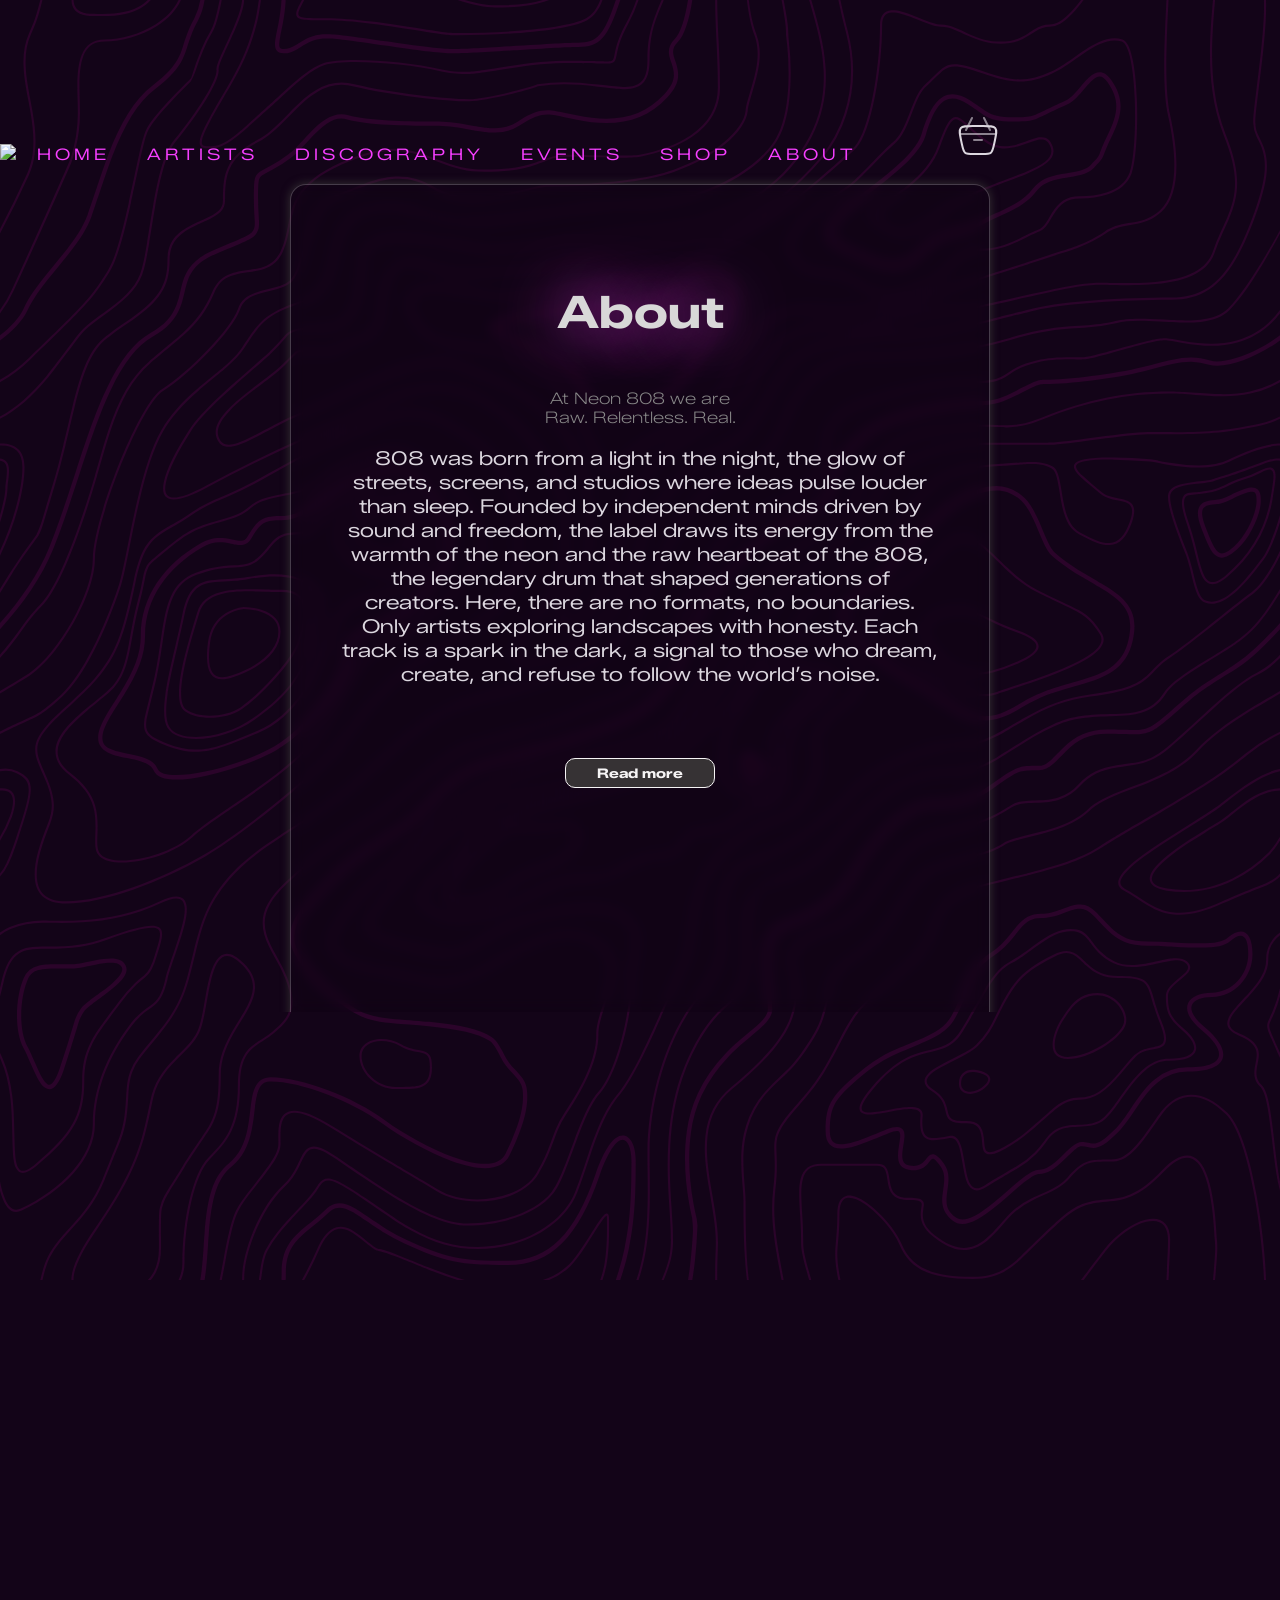
==== commit 9954cd98: "add more text to about, moved down social links, redifined quotboxes" ====
--- a/about.html
+++ b/about.html
@@ -1,22 +1,24 @@
 <!DOCTYPE html>
 <html lang="en">
-
 <head>
-  <meta charset="UTF-8">
-  <meta name="viewport" content="width=device-width, initial-scale=1.0">
-  <link rel="preconnect" href="https://fonts.googleapis.com">
+    <meta charset="UTF-8">
+    <meta name="viewport" content="width=device-width, initial-scale=1.0">
+     <link rel="preconnect" href="https://fonts.googleapis.com">
   <link rel="preconnect" href="https://fonts.gstatic.com" crossorigin>
   <link
     href="https://fonts.googleapis.com/css2?family=Montserrat:ital,wght@0,100..900;1,100..900&family=Zalando+Sans+Expanded:ital,wght@0,200..900;1,200..900&display=swap"
     rel="stylesheet">
-  <link rel="stylesheet" href="styles/style.css" />
-  <link rel="stylesheet" href="styles/about.css">
-  <title>About</title>
+    <link rel="stylesheet" href="../styles/style.css"/>
+    <link rel="stylesheet" href="about.css">
+    <title>About</title>
 </head>
-
 <body>
-  <svg id="backgroundTopo" xmlns="http://www.w3.org/2000/svg" viewBox="0 0 600 600">
-    <path class='draw' d='M600 325.1v-1.17c-6.5 3.83-13.06 7.64-14.68
+ <svg
+      id="backgroundTopo"
+      xmlns="http://www.w3.org/2000/svg"
+      viewBox="0 0 600 600"
+    >
+      <path class='draw' d='M600 325.1v-1.17c-6.5 3.83-13.06 7.64-14.68
       8.64-10.6 6.56-18.57 12.56-24.68 19.09-5.58 5.95-12.44 10.06-22.42
       14.15-1.45.6-2.96 1.2-4.83 1.9l-4.75 1.82c-9.78 3.75-14.8 6.27-18.98
       10.1-4.23 3.88-9.65 6.6-16.77 8.84-1.95.6-3.99 1.17-6.47 1.8l-6.14
@@ -1350,16 +1352,16 @@
       3.76-1.55 17.3-6.6 20-7.72 9.5-3.97 13.14-7.2
       11.73-11.44-.9-2.71-2.25-3.8-4.3-3.79-1.6 0-2.15.17-7.36 2.05-8.17
       2.94-13.34 3.14-19.16-1.01z'></path>
-  </svg>
-  <nav>
-    <img src="./assets/icons/logo.png">
-    <a href="index.html">Home</a>
-    <a href="artists.html">Artists</a>
-    <a href="discography.html">Discography</a>
-    <a href="events.html">Events</a>
-    <a href="shop.html">Shop</a>
-    <a class="underline" href="about.html">About</a>
-    <svg class="cart" xmlns="http://www.w3.org/2000/svg" width="200" height="200" viewBox="0 0 24 24">
+    </svg>
+	  <nav>
+    <img src="assets/icons/placeholder.svg">
+    <a href="">Home</a>
+    <a href="">Artists</a>
+    <a href="">Discography</a>
+    <a href="">Events</a>
+    <a href="">Shop</a>
+    <a class="underline" href="">About</a>
+       <svg class="cart" xmlns="http://www.w3.org/2000/svg" width="200" height="200" viewBox="0 0 24 24">
       <g fill="none" stroke-width="1">
         <path
           d="M3.555 14.257c-.718-3.353-1.078-5.03-.177-6.143C4.278 7 5.993 7 9.422 7h5.156c3.43 0 5.143 0 6.044 1.114c.9 1.114.541 2.79-.177 6.143l-.429 2c-.487 2.273-.73 3.409-1.555 4.076c-.825.667-1.987.667-4.311.667h-4.3c-2.324 0-3.486 0-4.31-.667c-.826-.667-1.07-1.803-1.556-4.076l-.429-2Z" />
@@ -1367,7 +1369,7 @@
       </g>
     </svg>
   </nav>
-  <section class="burgerNav">
+    <section class="burgerNav">
     <svg id="burgerToggle" class="ham " viewBox="0 0 100 100" width="80">
       <path class="line top"
         d="m 30,33 h 40 c 13.100415,0 14.380204,31.80258 6.899646,33.421777 -24.612039,5.327373 9.016154,-52.337577 -12.75751,-30.563913 l -28.284272,28.284272" />
@@ -1377,12 +1379,11 @@
         d="m 69.575405,67.073826 h -40 c -13.100415,0 -14.380204,-31.80258 -6.899646,-33.421777 24.612039,-5.327373 -9.016154,52.337577 12.75751,30.563913 l 28.284272,-28.284272" />
     </svg>
     <div class="burgerMenu">
-      <a href="index.html">Home</a>
-      <a href="artists.html">Artists</a>
-      <a href="discography.html">Discography</a>
-      <a href="events.html">Events</a>
-      <a href="shop.html">Shop</a>
-      <a href="about.html">About</a>
+      <a href="">Artists</a>
+      <a href="">Discography</a>
+      <a href="">Events</a>
+      <a href="">Shop</a>
+      <a href="">About</a>
       <svg class="cart" xmlns="http://www.w3.org/2000/svg" width="200" height="200" viewBox="0 0 24 24">
         <g fill="none" stroke-width="1">
           <path
@@ -1392,92 +1393,136 @@
       </svg>
     </div>
   </section>
-  <main>
-    <section class="sectionabout about">
-      <h2>About</h2>
-      <p>At Neon 808 we are
-        <br>Raw. Relentless. Real.
-        <br>
-        <br>
-        Néon 808 was born from a light in the night,
-        the glow of streets, screens, and studios where ideas pulse louder than sleep.
-        Founded by independent minds driven by sound and freedom,
-        the label draws its energy from the warmth of the neon
-        and the raw heartbeat of the 808,
-        the legendary drum that shaped generations of creators.
-        Here, there are no formats, no boundaries.
-        Only artists exploring landscapes with honesty.
-        Each track is a spark in the dark,
-        a signal to those who dream, create, and refuse
-        to follow the world’s noise.
-        <br>
-        <br>
-        <br>
-        Name: Neon 808
-        <br>Created in: 2012
-        <br>Headquater: Rotterdam, Pays-Bas
-        <br>Fondators: Wilders
-      </p>
-      <h3> Follow us for more </h3>
-      <div>
-        <img src="./images/facebook (1).png" alt="Facebook" class="social" />
-        <img src="./images/instagram.png" alt="instagram" class="social" />
-        <img src="./images/tic-tac.png" alt="tiktok" class="social" />
-        <img src="./images/youtube.png" alt="youtube" class="social" />
+    <main>
+        <section class="sectionabout about">
+<h2>About</h2>
+<div class="text-container">
+<p class="short-text">
+  At Neon 808 we are 
+<br>Raw. Relentless. Real.
+<br><br>
+</p>
+808 was born from a light in the night,
+the glow of streets, screens, and studios where ideas pulse louder than sleep.
+Founded by independent minds driven by sound and freedom, 
+the label draws its energy from the warmth of the neon
+and the raw heartbeat of the 808,
+the legendary drum that shaped generations of creators.
+Here, there are no formats, no boundaries. 
+Only artists exploring landscapes with honesty.
+Each track is a spark in the dark, 
+a signal to those who dream, create, and refuse 
+to follow the world’s noise.
+<br><br>
+<span class="hidden-text">
+808 grew into a community, a movement of producers,
+and visionaries who turn silence into rhythm and rhythm
+into emotion. From smoky basements to digital realms,
+its sound travels like an echo of rebellion and unity.
+Every release tells a story of nights spent chasing inspiration
+and mornings touched by the afterglow of creation.
+It’s more than a label; it’s a heartbeat shared by all who believe
+that music isn’t made to fit in — it’s made to break free.
+<br><br>
+<br>Name: Neon 808
+<br>Created in: 2012
+<br>Headquater: Rotterdam, Pays-Bas
+<br>Fondators: Wilders
+</span>
+<br>
+<br>
+<button class="read-more-button" onclick="showMoreLess()">Read more</button>
+</div>
+<br>
+        </section>
+        <section class="sectionabout contact">
+            <h2> Contact us </h2>
+            <p> with this form or by e-mail at: neon808@neon808.com</p>
+            <form id="contactForm">
+                <label for="name"> Name </label>
+                <input type="text" id="name" name="name" placeholder="Name" required>
+                <label for="surname"> Surname </label>
+                <input type="text" id="surname" name="surname" placeholder="Surname" required>
+                <label for="email"> E-mail </label>
+                <input type="email" id="email" name="email" placeholder="Your e-mail" required>
+                <label for="message"> Your message </label>
+                <textarea id="message" name="message" placeholder="Your message..." required></textarea>
+				<a href="#" id="submitBtn">
+                <span></span>
+                <span></span>
+                <span></span>
+                <span></span>
+                Send
+                </a>
+			</form>
       </div>
-    </section>
-    <section class="sectionabout contact">
-      <h2> Contact us </h2>
-      <p> with this form or by e-mail at: neon808@neon808.com</p>
-      <form>
-        <label for="name"> Name </label>
-        <input type="name" id="name" name="name" placeholder="Name" required>
-        <label for="surname"> Surname </label>
-        <input typer="surname" id="surname" name="surname" placeholder="Surname" required>
-        <label for="email"> E-mail </label>
-        <input type="email" id="email" name="email" placeholder="Your e-mail" required>
-        <label for="message"> Your message </label>
-        <textarea type="message" id="message" name="message" placeholder="Your message..." required></textarea>
-        <a href="#">
-          <span></span>
-          <span></span>
-          <span></span>
-          <span></span>
-          Send
-        </a>
-      </form>
-    </section>
-    <div class="talk">
-      <h2> They talk about us !</h2>
+				</section>
+        <section class="sectionabout socialIcons">
+<h3> Follow us for more </h3>
+<div>
+	<img src="/images/facebook (1).png" alt="Facebook" class="social" />
+	<img src="/images/instagram.png" alt="instagram" class="social" />
+	<img src="/images/tic-tac.png" alt="tiktok" class="social" />
+	<img src="/images/youtube.png" alt="youtube" class="social" />
+</div>
+</section>
+        <div class="popup-overlay" id="popupOverlay">
+          <div class="popup-content">
+            <h3> 💟 Thank you for your message 💟 </h3>
+            <button class="popup-close" id="closePopup">OK
+           </button>
+          </div>
+        </div>
+                <div class= "talk">
+<h2> They talk about us !</h2>
+</div>
+        <div class="quotes-container">
+            <div class="quote-box">
+            <p class="quote"> "Neon 808 isn't just a label.
+                <br>They've proven you can stay trueto your visionan sill grow." 
+                <br> <strong>Amelie Lens. DJ/Producer</strong>
+            </p>
+            </div>
+            <div class="quote-box">
+                <p class="quote">
+                    "What Neon808 built is rare: 
+                    <br> a family that makes uncompromising music."
+                    <br> <strong>Richie Hawtin</strong>
+                </p>
+            </div>
+            <div class="quote-box">
+                <p class="quote">
+                    "Neon 808 represents evrything I love music:
+                    <br>raw, honest, community driven." <strong>Ben klock</strong>
+                </p>
+            </div>
+            <div class="quote-box">
+                <p class="quote">
+                  “I plugged my heart into their basslines. 
+                  <br>Now I breathe in BPM.”
+                  <br><strong>Rina Vox, android singer</strong>
+                </p>
+            </div>
+            <div class="quote-box">
+                <p class="quote">
+                  “Neon 808 doesn’t follow trends. It programs them.”
+                  <br><strong>Yuri Tan, journalist for FutureSound Weekly</strong>
+                </p>
+            </div>
+            <div class="quote-box">
+                <p class="quote">
+                  “When you hear Neon 808, 
+                  <br>you know you’re not alone in the night.”
+                  <br><strong>Mina K, rebellious K-pop idol</strong>
+                </p>
+            </div>
+        </div>
     </div>
-    <div class="quotes-container">
-      <div class="quote-box">
-        <p class="quote"> "Neon 808 isn't just a label.
-          <br>They've proven you can stay trueto your visionan sill grow."
-          <br> Amelie Lens. DJ/Producer
-        </p>
-      </div>
-      <div class="quote-box">
-        <p class="quote">
-          "what Neon808 built is rare:
-          <br> a family that makes uncompromising music."
-          <br> Richie Hawtin.
-        </p>
-      </div>
-      <div class="quote-box">
-        <p class="quote">
-          "Neon 808 represents evrything I love music:
-          <br>raw, honest, community driven." Ben klock.
-        </p>
-      </div>
-    </div>
-    </div>
-  </main>
-  <footer>
-    <p> 🎧 All rights preserved 🎧 </p>
-  </footer>
-  <script src="js/about.js"></script>
-  <script src="js/main.js"></script>
+    </main>
+		<footer>
+            <p> 🎧 All rights preserved 🎧 </p>
+		</footer>
+        <script src="js/main.js"></script>
+        <script src="./about.js"></script>
 </body>
-
 </html>
--- a/about.css
+++ b/about.css
@@ -0,0 +1,387 @@
+/* --Base-- */
+
+:root{
+    --pink:#f63fff;
+    --blue:#8400ff;
+    --purple:#4d245b;
+    --dark:#130418;
+}
+*{
+    margin: 0;
+    padding: 0;
+    box-sizing: border-box;
+}
+#backgroundTopo {
+    background-color: #130418;
+    width: 1920;
+    height: 1920;
+    object-fit: cover;
+    z-index: -1;
+    position: fixed;
+    fill: rgba(254, 2, 198, 0.1);
+    stroke: rgba(254, 2, 198, 0.2);
+    stroke-width: 0.5;
+    stroke-linecap: round;
+    stroke-linejoin: round;
+    stroke-dasharray: 4000;
+    stroke-dashoffset: 4000;
+    animation: draw 6s ease-in-out infinite alternate;
+}
+@keyframes draw {
+    to {
+      stroke-dashoffset: 0;
+    }
+  }
+/*--Navbar--*/
+
+/*--Main--*/
+main {
+    display: flex;
+    justify-content: center;
+    align-items:center;
+    gap: 10rem;
+    flex-wrap: wrap;
+    font-family: "Zalando Sans Expanded", sans-serif;
+    color: white;
+}
+
+.sectionabout{
+    width: 700px;
+    height: 900px;
+    background-color:#130418;
+    text-align: center;
+    font-size: x-large;
+    border-style: unset;
+    box-shadow: 0 0 10px #090005;
+    border-radius: 10px;
+    padding: 50px;
+    background: rgba(0, 0, 0, 0.1);
+    border-radius: 16px;
+    box-shadow: 0 0 10px #363234;
+    backdrop-filter: blur(7px);
+    -webkit-backdrop-filter: blur(5px);
+    border: 1px solid rgba(195, 195, 195, 0.3);
+}
+.sectionabout h2 {
+    font-size:45px;
+    margin: 50px;
+    text-shadow: 0 0 60px var(--pink);
+}
+.sectionabout h3 {
+    font-size: larger;
+}
+.sectionabout p{
+    font-size: medium;
+}
+
+/*--About--*/
+.about {
+    font-size: larger;
+    margin: 20px;
+}
+.hidden-text {
+  display: none;
+  font-size: medium;
+}
+.read-more-button {
+  font-weight: bold;
+  color: #f6f4f5;
+  background: #363234;
+  width: 150px;
+  height: 30px;
+  border: 1px solid #f6f4f5;
+  border-radius: 10px;
+  overflow: hidden;
+  z-index: 0;
+  position: relative;
+}
+.read-more-button::before{
+  content:'';
+  position: absolute;
+  top: 60px;
+  left: 0;
+  width: 100%;
+  height: 100%;
+  background: #750f87;
+  border-radius: 90% 90% 0 0;
+  transition: all .5s;
+  z-index: -1;
+}
+.read-more-button:hover::before{
+  top: 0;
+  border-radius: 0;
+}
+
+/*--Contact--*/
+form {
+    display: flex;
+    flex-direction: column;
+    align-items: center;
+    gap: 1rem;
+    border: 20px;
+    font-size: medium;
+}
+input {
+    background-color: #130418;
+    color: #f6f4f5;
+    border-color: white;
+    border-radius: 5px;
+    border-width: 1px;
+    width: 10rem;
+    height: 2rem;
+}
+textarea{
+    background-color: #130418;
+    width: 20rem;
+    height: 10rem;
+    border-color: white;
+    border-radius: 5px;
+    font-size: medium;
+    color: white;
+}
+a {
+    color: var(--pink);
+    text-decoration: none;
+    position: relative;
+    text-transform: uppercase;
+    padding: 10px 15px;
+    letter-spacing: 4px;
+    transition: 0.5s;
+    overflow:hidden;
+    }
+a span {
+  position: absolute;
+}
+a span:nth-child(1) {
+  top: 0;
+  left: 0;
+  width: 100%;
+  height: 2px;
+  background: linear-gradient(90deg, transparent, #f63fff);
+  animation: animate1 1s linear infinite;
+}
+@keyframes animate1 {
+  0% {
+    left: -100%;
+  }
+  50%, 100% {
+    left: 100%;
+  }
+}
+a span:nth-child(2) {
+  top: -100%;
+  right: 0;
+  width: 2px;
+  height: 100%;
+  background: linear-gradient(180deg, transparent, #f63fff);
+animation: animate2 1s linear infinite;
+animation-delay: .25s;
+}
+@keyframes animate2 {
+  0% {
+    top: -100%;
+  }
+  50%, 100% {
+    top: 100%;
+  }
+}
+a span:nth-child(3) {
+  bottom: 0;
+  right: 0;
+  width: 100%;
+  height: 2px;
+  background: linear-gradient(270deg, transparent, #f63fff);
+  animation: animate3 1s linear infinite;
+  animation-delay: 0.50s;
+}
+@keyframes animate3 {
+  0% {
+    right: -100%;
+  }
+  50%, 100% {
+    right: 100%;
+  }
+  }
+  a span:nth-child(4) {
+    bottom: -100%;
+    left: 0;
+    width: 2px;
+    height: 100%;
+    background: linear-gradient(360deg, transparent, #f63fff);
+    animation: animate4 1s linear infinite;
+    animation-delay: .75s;
+  }
+  @keyframes animate4 {
+    0% {
+      bottom: -100%;
+    }
+    50%, 100% {
+      bottom: 100%;
+    }
+  }
+
+  .popup-overlay {
+    display: none;
+    position: fixed;
+    top: 0;
+    left: 0;
+    width: 100%;
+    height: 100%;
+    background: rgba(0, 0, 0, 0.8);
+    z-index: 1000;
+    animation: fadeIn 0.3s ease;
+  }
+
+  .popup-content {
+    position: fixed;
+    top: 50%;
+    left: 50%;
+    transform: translate(-50%, -50%);
+    background: #363234;
+    padding: 40px;
+    border-radius: 10px;
+    border: 2px solid #f6f4f5;
+    box-shadow: 0 0 30px #363234(134, 65, 224, 0.816);
+    text-align: center;
+    animation: slideIn 0.4s ease;
+    min-width: 300px;
+  }
+  
+  .popup-content h3 {
+    color:#f6f4f5;
+    margin-bottom: 15px;
+    font-size: 24px;
+  }
+  .popup-close {
+    background: #363234;
+    color: #f6f4f5;
+    border: 1px solid #f6f4f5;
+    padding: 10px 30px;
+    border-radius: 5px;
+    cursor: pointer;
+    font-size: 16px;
+    font-weight: bold;
+    text-transform: uppercase;
+    transition: all 0.3s ease;
+  } 
+
+  .popup-close:hover {
+    background: #363234;
+    box-shadow: 0 0 15px #f6f4f5;
+  }
+
+  @keyframes fadeIn {
+    from { opacity: 0; }
+    to { opacity: 1; }
+  }
+
+  @keyframes slideIn {
+    from {
+      opacity: 0;
+      transform: translate(-50%, - 60%);
+    }
+    to {
+      opacity: 1;
+      transform: translate(-50%, -50%);
+    }
+  }
+
+/*--Social--*/
+.socialIcons {
+  width: 1500px;
+  height: auto;
+  text-align: center;
+  justify-content: center;
+}
+.social {
+    width: 3rem;
+    margin: 1rem;
+    cursor: pointer;
+}
+
+/*--Quotes--*/
+
+.talk {
+    text-shadow: #130418;
+    font-size: 3rem;
+    display: flex;
+    align-items: center;
+    justify-content: center;
+}
+.talk h2{
+  padding: 2px;
+  margin-top: 5px;
+  font-size: 50px;
+}
+.quotes-container {
+    background-color: #130418(255, 0, 0, 0);
+    max-width: 1500px;
+    gap: 50px;
+    margin-bottom: 5rem;
+    display: flex;
+    align-items: center;
+    justify-content: center;
+    flex-wrap: wrap;
+    
+}
+.quote-box {
+    width: 500px;
+    height: 120px;
+    background-color: #130418;
+    border-radius: 10px;
+    padding: 25px;
+    box-shadow: 0 0 10px #363234;
+    margin-bottom: 10px;
+    background: rgba(0, 0, 0, 0.1);
+    border-radius: 16px;
+    backdrop-filter: blur(7px);
+    -webkit-backdrop-filter: blur(5px);
+    border: 1px solid rgba(195, 195, 195, 0.3);
+      transition: all .3s ease;
+      animation: float 3s ease-in-out infinite;
+}
+.quote-box:nth-child(1) {
+  animation-delay: 0s;
+}
+.quote-box:nth-child(2) {
+  animation-delay: 0.5s;
+}
+.quote-box:nth-child(3) {
+  animation-delay: 1s;
+}
+.quote-box:nth-child(4) {
+  animation-delay: 1.5s;
+}
+.quote-box:nth-child(5) {
+  animation-delay: 2s;
+}
+.quote-box:nth-child(6) {
+  animation-delay: 2.5s;
+}
+@keyframes float{
+  0%, 100% {
+    transform:
+    translateY(0px);
+  }
+  50% {
+    transform:
+    translateY(-20%);
+  }
+  }
+  .quote-box:hover {
+    transform:
+    translateY(-10px) scale(1.05);
+    animation-play-state: paused;
+  }
+
+/*--Footer--*/
+
+footer {
+    background-color: #130418;
+    color: white;
+    font-size: 1rem;
+    text-align: center;
+    padding: 20px;
+    border: 0.5px solid #363234;
+    border-radius: 20px;
+}
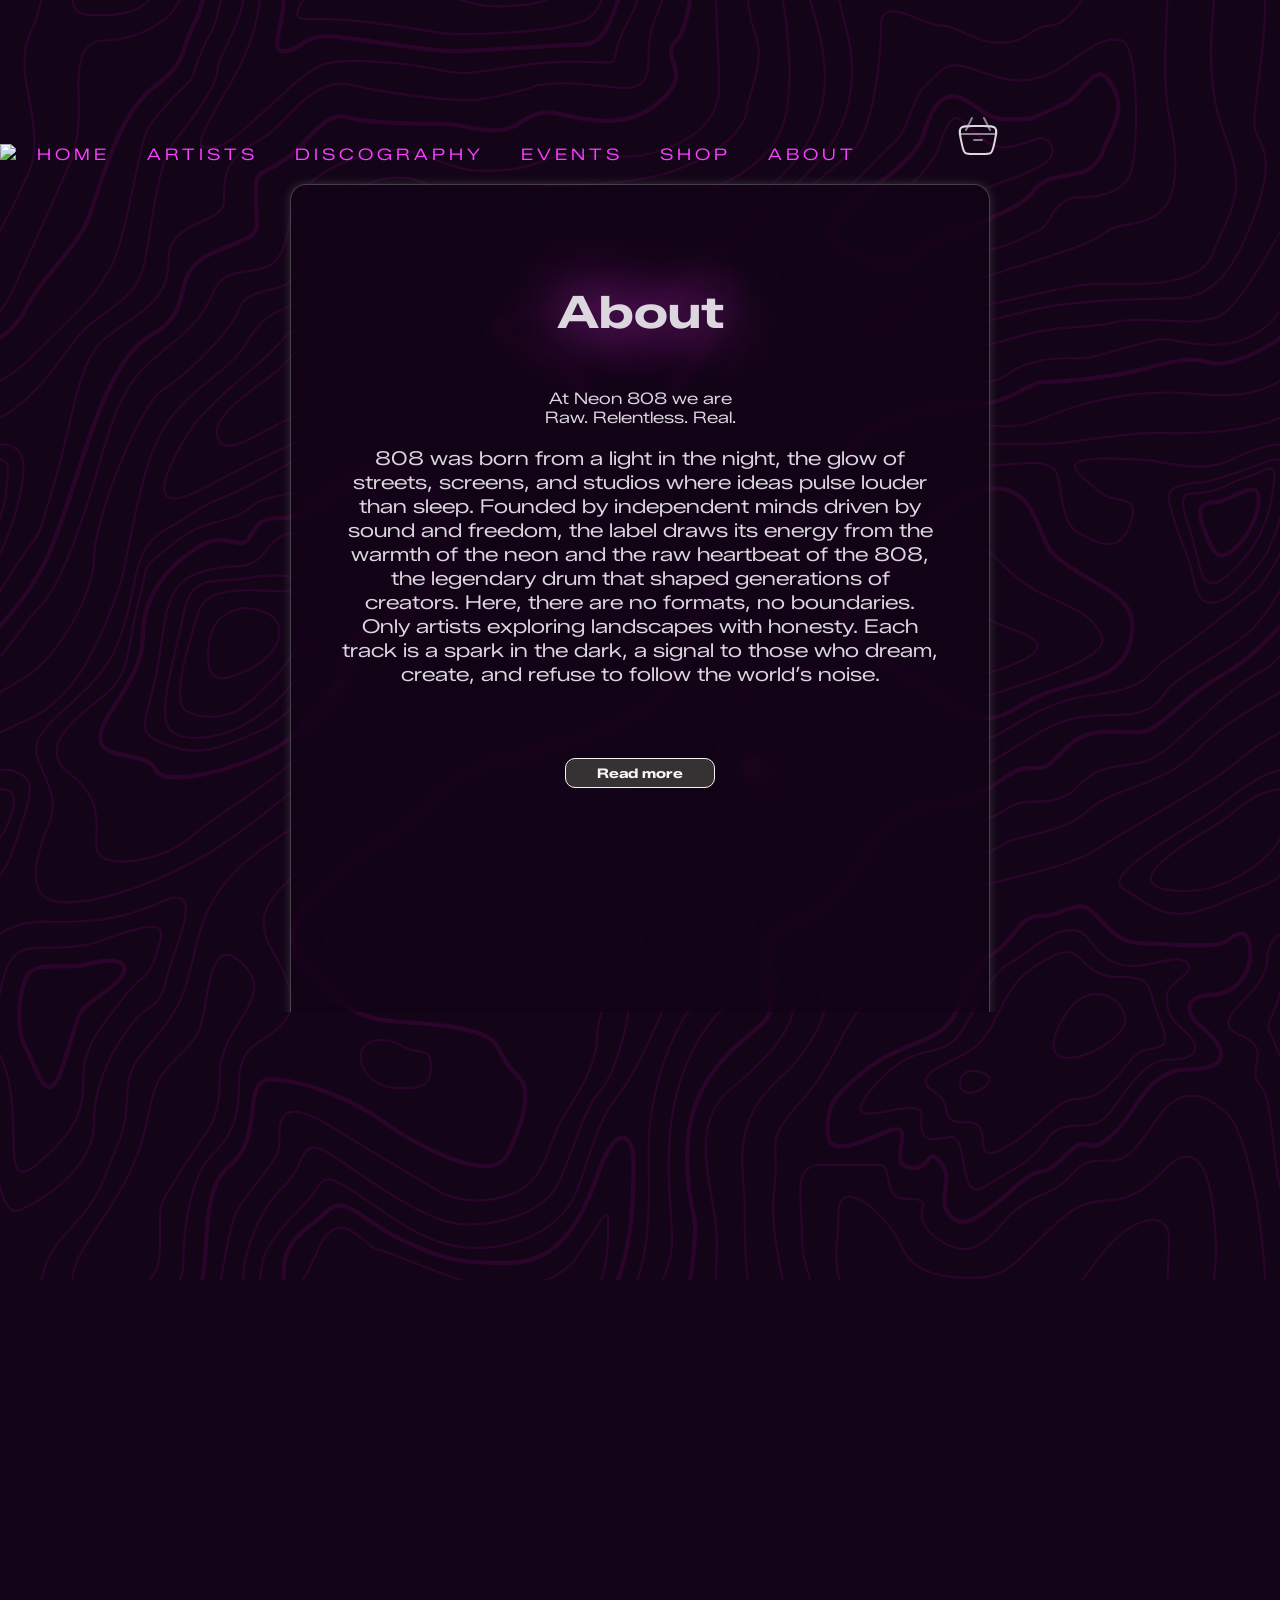
==== commit f27f0cce: "modified 2 ligns" ====
--- a/about.html
+++ b/about.html
@@ -1355,12 +1355,12 @@
     </svg>
 	  <nav>
     <img src="assets/icons/placeholder.svg">
-    <a href="">Home</a>
-    <a href="">Artists</a>
-    <a href="">Discography</a>
-    <a href="">Events</a>
-    <a href="">Shop</a>
-    <a class="underline" href="">About</a>
+    <a href="index.html">Home</a>
+    <a href="artists.html">Artists</a>
+    <a href="dicography.html">Discography</a>
+    <a href="events.html">Events</a>
+    <a href="shop.html">Shop</a>
+    <a class="underline" href="about.html">About</a>
        <svg class="cart" xmlns="http://www.w3.org/2000/svg" width="200" height="200" viewBox="0 0 24 24">
       <g fill="none" stroke-width="1">
         <path
@@ -1379,11 +1379,11 @@
         d="m 69.575405,67.073826 h -40 c -13.100415,0 -14.380204,-31.80258 -6.899646,-33.421777 24.612039,-5.327373 -9.016154,52.337577 12.75751,30.563913 l 28.284272,-28.284272" />
     </svg>
     <div class="burgerMenu">
-      <a href="">Artists</a>
-      <a href="">Discography</a>
-      <a href="">Events</a>
-      <a href="">Shop</a>
-      <a href="">About</a>
+      <a href="artists.html">Artists</a>
+      <a href="discography.html">Discography</a>
+      <a href="events.html">Events</a>
+      <a href="shop.html">Shop</a>
+      <a href="about.html">About</a>
       <svg class="cart" xmlns="http://www.w3.org/2000/svg" width="200" height="200" viewBox="0 0 24 24">
         <g fill="none" stroke-width="1">
           <path
--- a/styles/style.css
+++ b/styles/style.css
@@ -1,5 +1,4 @@
-@import url('main-page.css');
-@import url('artists.css');
+@import url("main-page.css");
 
 :root {
   --pink: #f63fff;
@@ -22,8 +21,8 @@
   overflow-x: hidden;
   margin-top: 7rem;
   height: 100%;
-  scroll-snap-type: y mandatory;
-  scrollbar-width: none;
+  /* scroll-snap-type: y mandatory;
+  scrollbar-width: none; */
 }
 
 @media (max-width:800px) {
@@ -59,6 +58,8 @@
   position: relative;
   overflow-x: hidden;
   position: fixed;
+  width: 100%;
+  z-index: 10;
   top: 0;
 
   img {
@@ -97,7 +98,6 @@
       box-shadow: 0 0 5px 1px var(--pink-lighter);
       transition: 1s ease;
     }
-
   }
 
   .underline {
@@ -121,7 +121,6 @@
   text-align: center;
   color: #ffffff;
   padding: 3rem;
-
 }
 
 .cart {
@@ -155,16 +154,14 @@
   box-shadow: 0 0 10px 4px #f63fff;
   color: #f63fff;
   transform: scale(1.1);
-  transition: .3s ease;
-}
-
-@media(max-width:1300px) {
+  transition: 0.3s ease;
+}
+
+@media (max-width: 1300px) {
   nav a {
     padding: 1.5rem 1rem;
   }
 }
-
-
 
 .ham {
   cursor: pointer;
@@ -179,16 +176,38 @@
   }
 }
 
-@media(min-width:800px) {
+@media (min-width: 800px) {
   .burgerNav {
     display: none;
   }
 }
 
 .burgerNav {
-  position: fixed;
-  top: 0;
-  z-index: 5;
+  height: 7rem;
+  margin: 1rem;
+
+  .burgerMenu {
+    width: 100%;
+    height: calc(100% - 8rem);
+    position: absolute;
+    z-index: 2;
+    right: 100%;
+
+    display: flex;
+    justify-content: space-evenly;
+    align-items: center;
+    flex-direction: column;
+
+    font-size: 24px;
+    backdrop-filter: blur(20px);
+    transition: 0.3s ease;
+  }
+
+  .openBurger {
+    width: 100%;
+    right: 0;
+    transition: 0.3s ease;
+  }
 }
 
 .burgerMenu {
@@ -226,9 +245,8 @@
   stroke: var(--offwhite);
   stroke-width: 2.5;
   stroke-linecap: round;
-  filter: url(#shadow)
-}
-
+  filter: url(#shadow);
+}
 
 .ham {
   .top {
@@ -247,13 +265,10 @@
 .open {
   .top {
     stroke-dashoffset: -132px;
-
-
   }
 
   .middle {
     stroke-dashoffset: -71px;
-
   }
 
   .bottom {
@@ -272,4 +287,4 @@
   padding: 20px;
   border: 0.5px solid #363234;
   border-radius: 20px;
-}+}
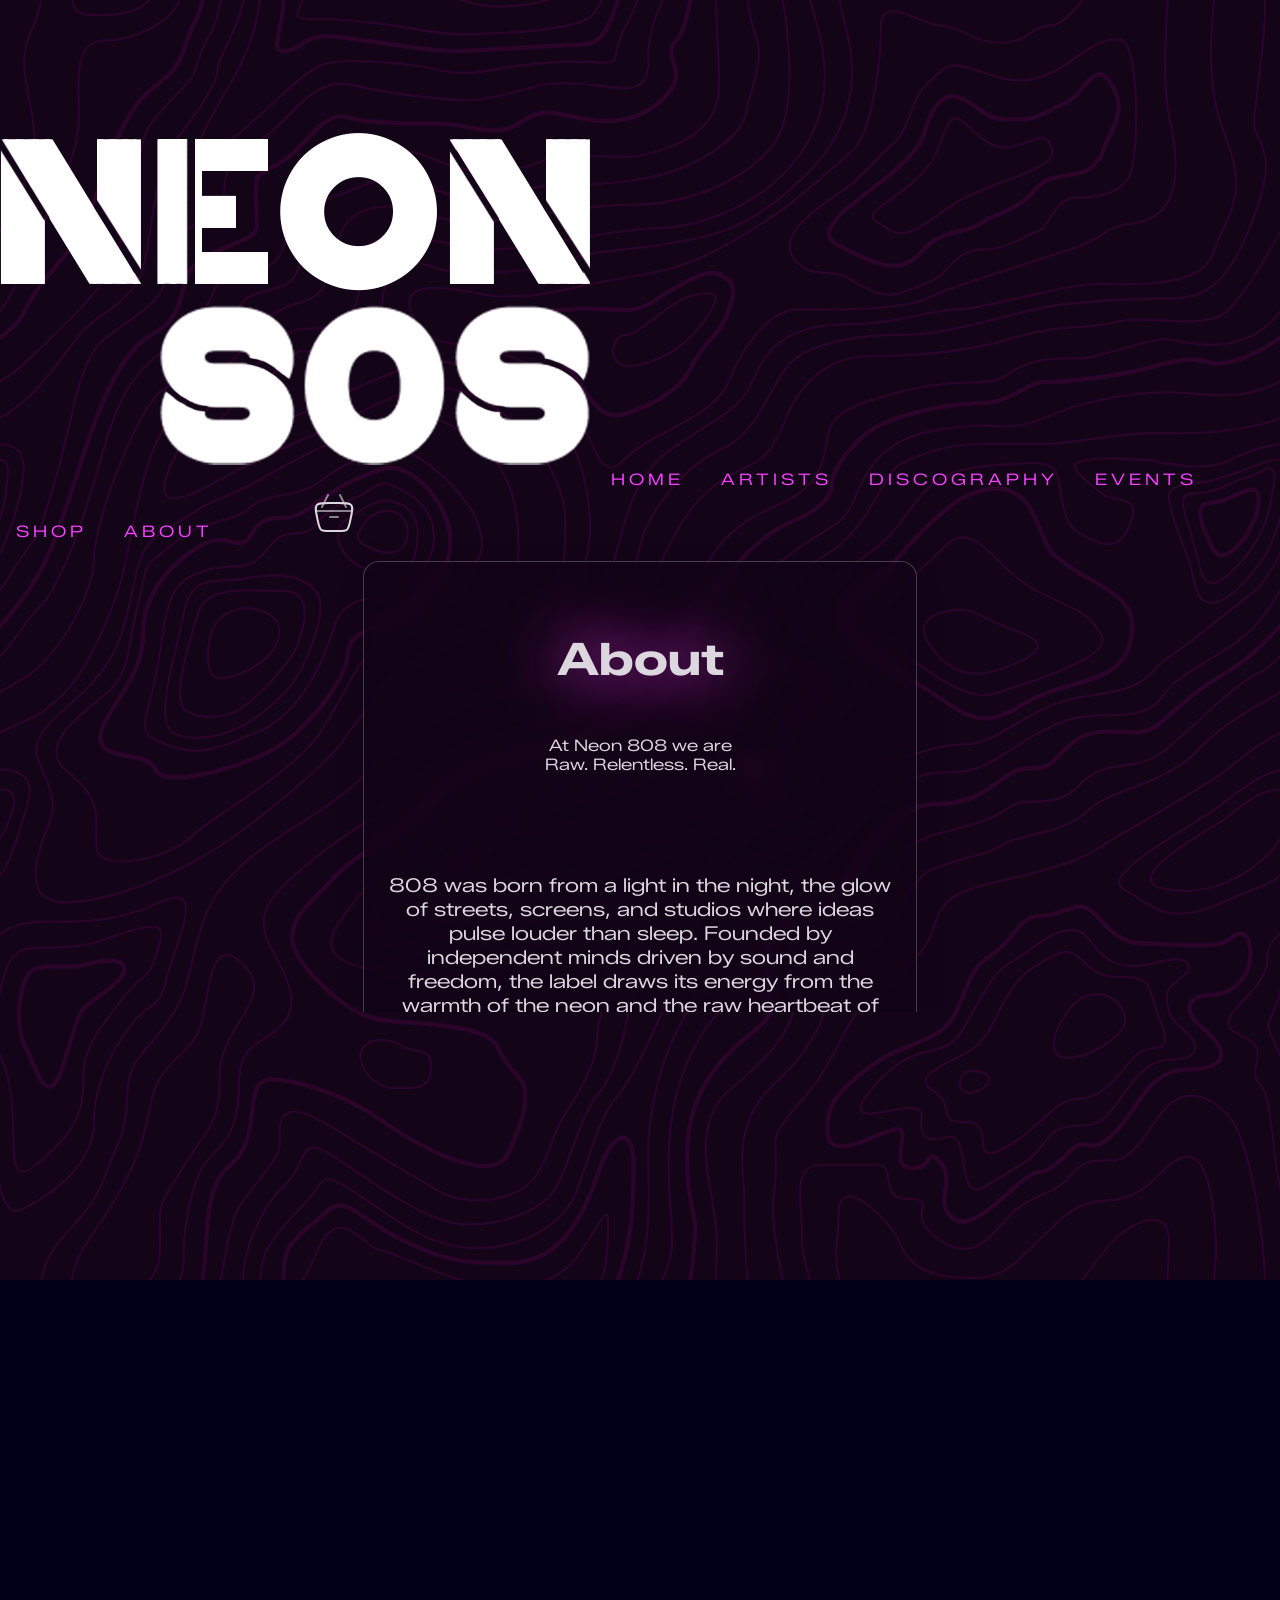
==== commit 8d49e5ab: "linge propre" ====
--- a/about.html
+++ b/about.html
@@ -1,24 +1,22 @@
 <!DOCTYPE html>
 <html lang="en">
+
 <head>
-    <meta charset="UTF-8">
-    <meta name="viewport" content="width=device-width, initial-scale=1.0">
-     <link rel="preconnect" href="https://fonts.googleapis.com">
+  <meta charset="UTF-8">
+  <meta name="viewport" content="width=device-width, initial-scale=1.0">
+  <link rel="preconnect" href="https://fonts.googleapis.com">
   <link rel="preconnect" href="https://fonts.gstatic.com" crossorigin>
   <link
     href="https://fonts.googleapis.com/css2?family=Montserrat:ital,wght@0,100..900;1,100..900&family=Zalando+Sans+Expanded:ital,wght@0,200..900;1,200..900&display=swap"
     rel="stylesheet">
-    <link rel="stylesheet" href="../styles/style.css"/>
-    <link rel="stylesheet" href="about.css">
-    <title>About</title>
+  <link rel="stylesheet" href="styles/style.css" />
+  <link rel="stylesheet" href="styles/about.css">
+  <title>About</title>
 </head>
+
 <body>
- <svg
-      id="backgroundTopo"
-      xmlns="http://www.w3.org/2000/svg"
-      viewBox="0 0 600 600"
-    >
-      <path class='draw' d='M600 325.1v-1.17c-6.5 3.83-13.06 7.64-14.68
+  <svg id="backgroundTopo" xmlns="http://www.w3.org/2000/svg" viewBox="0 0 600 600">
+    <path class='draw' d='M600 325.1v-1.17c-6.5 3.83-13.06 7.64-14.68
       8.64-10.6 6.56-18.57 12.56-24.68 19.09-5.58 5.95-12.44 10.06-22.42
       14.15-1.45.6-2.96 1.2-4.83 1.9l-4.75 1.82c-9.78 3.75-14.8 6.27-18.98
       10.1-4.23 3.88-9.65 6.6-16.77 8.84-1.95.6-3.99 1.17-6.47 1.8l-6.14
@@ -1352,16 +1350,16 @@
       3.76-1.55 17.3-6.6 20-7.72 9.5-3.97 13.14-7.2
       11.73-11.44-.9-2.71-2.25-3.8-4.3-3.79-1.6 0-2.15.17-7.36 2.05-8.17
       2.94-13.34 3.14-19.16-1.01z'></path>
-    </svg>
-	  <nav>
-    <img src="assets/icons/placeholder.svg">
+  </svg>
+  <nav>
+    <img src="./assets/icons/logo.png">
     <a href="index.html">Home</a>
     <a href="artists.html">Artists</a>
-    <a href="dicography.html">Discography</a>
+    <a href="discography.html">Discography</a>
     <a href="events.html">Events</a>
     <a href="shop.html">Shop</a>
     <a class="underline" href="about.html">About</a>
-       <svg class="cart" xmlns="http://www.w3.org/2000/svg" width="200" height="200" viewBox="0 0 24 24">
+    <svg class="cart" xmlns="http://www.w3.org/2000/svg" width="200" height="200" viewBox="0 0 24 24">
       <g fill="none" stroke-width="1">
         <path
           d="M3.555 14.257c-.718-3.353-1.078-5.03-.177-6.143C4.278 7 5.993 7 9.422 7h5.156c3.43 0 5.143 0 6.044 1.114c.9 1.114.541 2.79-.177 6.143l-.429 2c-.487 2.273-.73 3.409-1.555 4.076c-.825.667-1.987.667-4.311.667h-4.3c-2.324 0-3.486 0-4.31-.667c-.826-.667-1.07-1.803-1.556-4.076l-.429-2Z" />
@@ -1369,7 +1367,7 @@
       </g>
     </svg>
   </nav>
-    <section class="burgerNav">
+  <section class="burgerNav">
     <svg id="burgerToggle" class="ham " viewBox="0 0 100 100" width="80">
       <path class="line top"
         d="m 30,33 h 40 c 13.100415,0 14.380204,31.80258 6.899646,33.421777 -24.612039,5.327373 9.016154,-52.337577 -12.75751,-30.563913 l -28.284272,28.284272" />
@@ -1379,6 +1377,7 @@
         d="m 69.575405,67.073826 h -40 c -13.100415,0 -14.380204,-31.80258 -6.899646,-33.421777 24.612039,-5.327373 -9.016154,52.337577 12.75751,30.563913 l 28.284272,-28.284272" />
     </svg>
     <div class="burgerMenu">
+      <a href="index.html">Home</a>
       <a href="artists.html">Artists</a>
       <a href="discography.html">Discography</a>
       <a href="events.html">Events</a>
@@ -1525,4 +1524,5 @@
         <script src="js/main.js"></script>
         <script src="./about.js"></script>
 </body>
+
 </html>
--- a/styles/style.css
+++ b/styles/style.css
@@ -120,7 +120,7 @@
 h1 {
   text-align: center;
   color: #ffffff;
-  padding: 3rem;
+  /* padding: 3rem; */
 }
 
 .cart {
--- a/styles/about.css
+++ b/styles/about.css
@@ -0,0 +1,282 @@
+#backgroundTopo {
+  background-color: #130418;
+  width: 1920;
+  height: 1920;
+  object-fit: cover;
+  z-index: -1;
+  position: fixed;
+  fill: rgba(254, 2, 198, 0.1);
+  stroke: rgba(254, 2, 198, 0.2);
+  stroke-width: 0.5;
+  stroke-linecap: round;
+  stroke-linejoin: round;
+  stroke-dasharray: 4000;
+  stroke-dashoffset: 4000;
+  animation: draw 6s ease-in-out infinite alternate;
+}
+
+@keyframes draw {
+  to {
+    stroke-dashoffset: 0;
+  }
+}
+
+/*--Navbar--*/
+
+/*--Main--*/
+main {
+  display: flex;
+  justify-content: center;
+  align-items: center;
+  gap: 10rem;
+  flex-wrap: wrap;
+  font-family: "Zalando Sans Expanded", sans-serif;
+  color: white;
+}
+
+.sectionabout {
+  background-color: #130418;
+  text-align: center;
+  font-size: x-large;
+  border-style: unset;
+  box-shadow: 0 0 10px #090005;
+  border-radius: 10px;
+  padding: 20px;
+  background: rgba(0, 0, 0, 0.1);
+  border-radius: 16px;
+  box-shadow: 0 4px 30px rgba(0, 0, 0, 0.1);
+  backdrop-filter: blur(7px);
+  -webkit-backdrop-filter: blur(5px);
+  border: 1px solid rgba(195, 195, 195, 0.3);
+}
+
+.sectionabout h2 {
+  font-size: 45px;
+  margin: 50px;
+  text-shadow: 0 0 60px var(--pink);
+}
+
+.sectionabout h3 {
+  font-size: larger;
+}
+
+.sectionabout p {
+  font-size: medium;
+  margin-bottom: 5rem;
+}
+
+/*--About--*/
+.about {
+  font-size: larger;
+  margin: 20px;
+  max-width: 40%;
+}
+
+.social {
+  width: 3rem;
+  margin: 1rem;
+  cursor: pointer;
+}
+
+/*--Contact--*/
+form {
+  display: flex;
+  flex-direction: column;
+  align-items: center;
+  gap: 1rem;
+  border: 20px;
+  font-size: medium;
+}
+
+input {
+  background-color: #130418;
+  color: #f6f4f5;
+  border-color: white;
+  border-radius: 5px;
+  border-width: 1px;
+  width: 10rem;
+  height: 2rem;
+}
+
+textarea {
+  background-color: #130418;
+  width: 20rem;
+  height: 10rem;
+  border-color: white;
+  border-radius: 5px;
+  font-size: medium;
+  color: white;
+}
+
+a {
+  color: var(--pink);
+  text-decoration: none;
+  position: relative;
+  text-transform: uppercase;
+  padding: 10px 15px;
+  letter-spacing: 4px;
+  transition: 0.5s;
+  overflow: hidden;
+}
+
+a span {
+  position: absolute;
+}
+
+a span:nth-child(1) {
+  top: 0;
+  left: 0;
+  width: 100%;
+  height: 2px;
+  background: linear-gradient(90deg, transparent, #f63fff);
+  animation: animate1 1s linear infinite;
+}
+
+@keyframes animate1 {
+  0% {
+    left: -100%;
+  }
+
+  50%,
+  100% {
+    left: 100%;
+  }
+}
+
+a span:nth-child(2) {
+  top: -100%;
+  right: 0;
+  width: 2px;
+  height: 100%;
+  background: linear-gradient(180deg, transparent, #f63fff);
+  animation: animate2 1s linear infinite;
+  animation-delay: .25s;
+}
+
+@keyframes animate2 {
+  0% {
+    top: -100%;
+  }
+
+  50%,
+  100% {
+    top: 100%;
+  }
+}
+
+a span:nth-child(3) {
+  bottom: 0;
+  right: 0;
+  width: 100%;
+  height: 2px;
+  background: linear-gradient(270deg, transparent, #f63fff);
+  animation: animate3 1s linear infinite;
+  animation-delay: 0.50s;
+}
+
+@keyframes animate3 {
+  0% {
+    right: -100%;
+  }
+
+  50%,
+  100% {
+    right: 100%;
+  }
+}
+
+a span:nth-child(4) {
+  bottom: -100%;
+  left: 0;
+  width: 2px;
+  height: 100%;
+  background: linear-gradient(360deg, transparent, #f63fff);
+  animation: animate4 1s linear infinite;
+  animation-delay: .75s;
+}
+
+@keyframes animate4 {
+  0% {
+    bottom: -100%;
+  }
+
+  50%,
+  100% {
+    bottom: 100%;
+  }
+}
+
+/*--Quotes--*/
+
+.talk {
+  text-shadow: #130418;
+  font-size: 3rem;
+  display: flex;
+  align-items: center;
+  justify-content: center;
+}
+
+.talk h2 {
+  padding: 2px;
+  margin-top: 5px;
+  font-size: 50px;
+}
+
+.quotes-container {
+  background-color: #130418(255, 0, 0, 0);
+  max-width: 1500px;
+  gap: 50px;
+  margin-bottom: 5rem;
+  display: flex;
+  align-items: center;
+  justify-content: center;
+}
+
+.quote-box {
+  width: fit-content;
+  background-color: #130418;
+  border-radius: 10px;
+  padding: 25px;
+  box-shadow: 0 0 10px var(--pink);
+  margin-bottom: 10px;
+  background: rgba(0, 0, 0, 0.1);
+  border-radius: 16px;
+  box-shadow: 0 4px 30px rgba(0, 0, 0, 0.1);
+  backdrop-filter: blur(7px);
+  -webkit-backdrop-filter: blur(5px);
+  border: 1px solid rgba(195, 195, 195, 0.3);
+  transition: all .3s ease;
+  animation: float 3s ease-in-out infinite;
+}
+
+.quote-box:nth-child(1) {
+  animation-delay: 0s;
+}
+
+.quote-box:nth-child(2) {
+  animation-delay: 0.5s;
+}
+
+.quote-box:nth-child(3) {
+  animation-delay: 1s;
+}
+
+@keyframes float {
+
+  0%,
+  100% {
+    transform:
+      translateY(0px);
+  }
+
+  50% {
+    transform:
+      translateY(-20%);
+  }
+}
+
+.quote-box:hover {
+  transform:
+    translateY(-10px) scale(1.05);
+  animation-play-state: paused;
+}
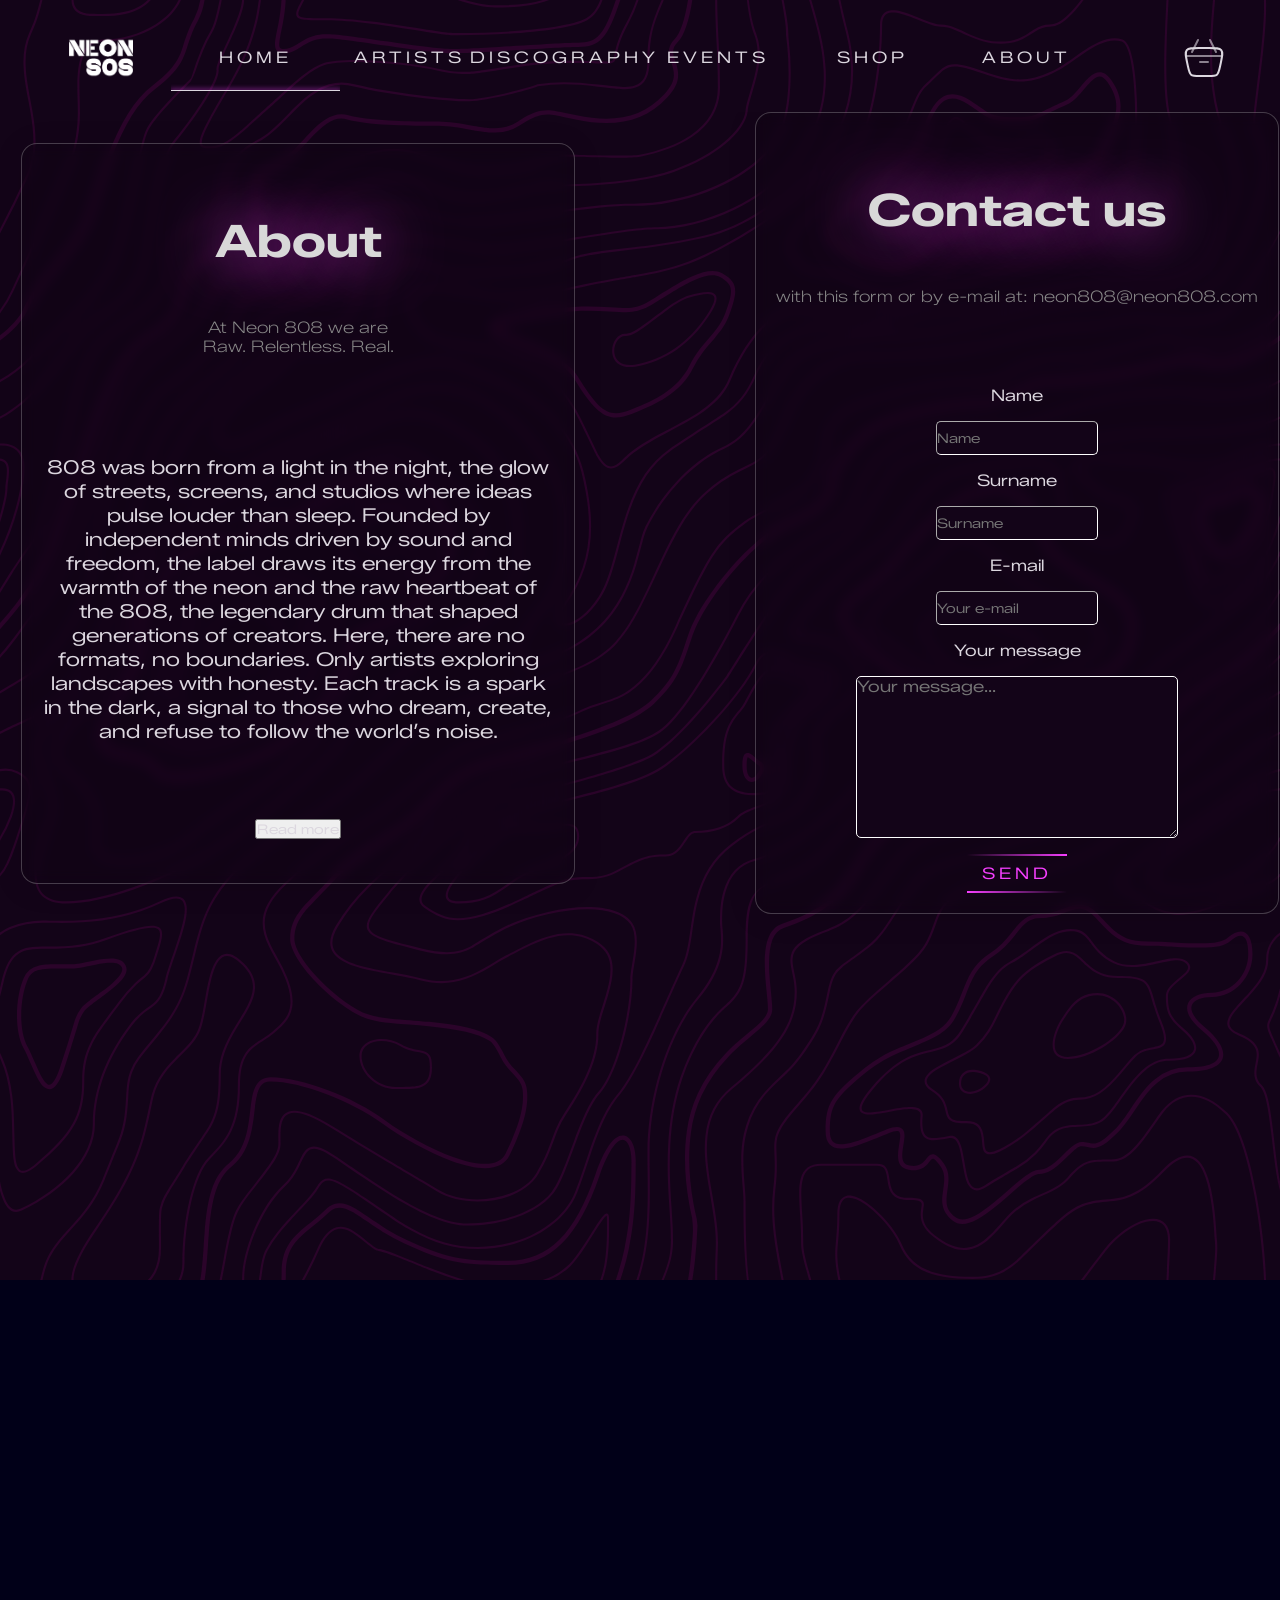
==== commit 06c5af49: "merge" ====
--- a/about.html
+++ b/about.html
@@ -1352,30 +1352,33 @@
       2.94-13.34 3.14-19.16-1.01z'></path>
   </svg>
   <nav>
-    <img src="./assets/icons/logo.png">
-    <a href="index.html">Home</a>
-    <a href="artists.html">Artists</a>
-    <a href="discography.html">Discography</a>
-    <a href="events.html">Events</a>
-    <a href="shop.html">Shop</a>
-    <a class="underline" href="about.html">About</a>
-    <svg class="cart" xmlns="http://www.w3.org/2000/svg" width="200" height="200" viewBox="0 0 24 24">
-      <g fill="none" stroke-width="1">
-        <path
-          d="M3.555 14.257c-.718-3.353-1.078-5.03-.177-6.143C4.278 7 5.993 7 9.422 7h5.156c3.43 0 5.143 0 6.044 1.114c.9 1.114.541 2.79-.177 6.143l-.429 2c-.487 2.273-.73 3.409-1.555 4.076c-.825.667-1.987.667-4.311.667h-4.3c-2.324 0-3.486 0-4.31-.667c-.826-.667-1.07-1.803-1.556-4.076l-.429-2Z" />
-        <path stroke-linecap="round" stroke-linejoin="round" d="M3 11h18m-11 3h4m4-5l-3-6M6 9l3-6" opacity=".6" />
-      </g>
-    </svg>
-  </nav>
-  <section class="burgerNav">
-    <svg id="burgerToggle" class="ham " viewBox="0 0 100 100" width="80">
-      <path class="line top"
-        d="m 30,33 h 40 c 13.100415,0 14.380204,31.80258 6.899646,33.421777 -24.612039,5.327373 9.016154,-52.337577 -12.75751,-30.563913 l -28.284272,28.284272" />
-      <path class="line middle"
-        d="m 70,50 c 0,0 -32.213436,0 -40,0 -7.786564,0 -6.428571,-4.640244 -6.428571,-8.571429 0,-5.895471 6.073743,-11.783399 12.286435,-5.570707 6.212692,6.212692 28.284272,28.284272 28.284272,28.284272" />
-      <path class="line bottom"
-        d="m 69.575405,67.073826 h -40 c -13.100415,0 -14.380204,-31.80258 -6.899646,-33.421777 24.612039,-5.327373 -9.016154,52.337577 12.75751,30.563913 l 28.284272,-28.284272" />
-    </svg>
+    <div class="navDesktop">
+      <img src="./assets/icons/logo.png">
+      <!-- Change ".underline" class according to the page we are on. -->
+      <a class="underline" href="index.html">Home</a>
+      <a href="artists.html">Artists</a>
+      <a href="discography.html">Discography</a>
+      <a href="events.html">Events</a>
+      <a href="shop.html">Shop</a>
+      <a href="about.html">About</a>
+      <svg class="cart" xmlns="http://www.w3.org/2000/svg" width="200" height="200" viewBox="0 0 24 24">
+        <g fill="none" stroke-width="1">
+          <path
+            d="M3.555 14.257c-.718-3.353-1.078-5.03-.177-6.143C4.278 7 5.993 7 9.422 7h5.156c3.43 0 5.143 0 6.044 1.114c.9 1.114.541 2.79-.177 6.143l-.429 2c-.487 2.273-.73 3.409-1.555 4.076c-.825.667-1.987.667-4.311.667h-4.3c-2.324 0-3.486 0-4.31-.667c-.826-.667-1.07-1.803-1.556-4.076l-.429-2Z" />
+          <path stroke-linecap="round" stroke-linejoin="round" d="M3 11h18m-11 3h4m4-5l-3-6M6 9l3-6" opacity=".6" />
+        </g>
+      </svg>
+    </div>
+    <div class="burgerNav">
+      <svg id="burgerToggle" class="ham " viewBox="0 0 100 100" width="80">
+        <path class="line top"
+          d="m 30,33 h 40 c 13.100415,0 14.380204,31.80258 6.899646,33.421777 -24.612039,5.327373 9.016154,-52.337577 -12.75751,-30.563913 l -28.284272,28.284272" />
+        <path class="line middle"
+          d="m 70,50 c 0,0 -32.213436,0 -40,0 -7.786564,0 -6.428571,-4.640244 -6.428571,-8.571429 0,-5.895471 6.073743,-11.783399 12.286435,-5.570707 6.212692,6.212692 28.284272,28.284272 28.284272,28.284272" />
+        <path class="line bottom"
+          d="m 69.575405,67.073826 h -40 c -13.100415,0 -14.380204,-31.80258 -6.899646,-33.421777 24.612039,-5.327373 -9.016154,52.337577 12.75751,30.563913 l 28.284272,-28.284272" />
+      </svg>
+    </div>
     <div class="burgerMenu">
       <a href="index.html">Home</a>
       <a href="artists.html">Artists</a>
@@ -1391,138 +1394,139 @@
         </g>
       </svg>
     </div>
-  </section>
-    <main>
-        <section class="sectionabout about">
-<h2>About</h2>
-<div class="text-container">
-<p class="short-text">
-  At Neon 808 we are 
-<br>Raw. Relentless. Real.
-<br><br>
-</p>
-808 was born from a light in the night,
-the glow of streets, screens, and studios where ideas pulse louder than sleep.
-Founded by independent minds driven by sound and freedom, 
-the label draws its energy from the warmth of the neon
-and the raw heartbeat of the 808,
-the legendary drum that shaped generations of creators.
-Here, there are no formats, no boundaries. 
-Only artists exploring landscapes with honesty.
-Each track is a spark in the dark, 
-a signal to those who dream, create, and refuse 
-to follow the world’s noise.
-<br><br>
-<span class="hidden-text">
-808 grew into a community, a movement of producers,
-and visionaries who turn silence into rhythm and rhythm
-into emotion. From smoky basements to digital realms,
-its sound travels like an echo of rebellion and unity.
-Every release tells a story of nights spent chasing inspiration
-and mornings touched by the afterglow of creation.
-It’s more than a label; it’s a heartbeat shared by all who believe
-that music isn’t made to fit in — it’s made to break free.
-<br><br>
-<br>Name: Neon 808
-<br>Created in: 2012
-<br>Headquater: Rotterdam, Pays-Bas
-<br>Fondators: Wilders
-</span>
-<br>
-<br>
-<button class="read-more-button" onclick="showMoreLess()">Read more</button>
-</div>
-<br>
-        </section>
-        <section class="sectionabout contact">
-            <h2> Contact us </h2>
-            <p> with this form or by e-mail at: neon808@neon808.com</p>
-            <form id="contactForm">
-                <label for="name"> Name </label>
-                <input type="text" id="name" name="name" placeholder="Name" required>
-                <label for="surname"> Surname </label>
-                <input type="text" id="surname" name="surname" placeholder="Surname" required>
-                <label for="email"> E-mail </label>
-                <input type="email" id="email" name="email" placeholder="Your e-mail" required>
-                <label for="message"> Your message </label>
-                <textarea id="message" name="message" placeholder="Your message..." required></textarea>
-				<a href="#" id="submitBtn">
-                <span></span>
-                <span></span>
-                <span></span>
-                <span></span>
-                Send
-                </a>
-			</form>
+
+  </nav>
+  <main>
+    <section class="sectionabout about">
+      <h2>About</h2>
+      <div class="text-container">
+        <p class="short-text">
+          At Neon 808 we are
+          <br>Raw. Relentless. Real.
+          <br><br>
+        </p>
+        808 was born from a light in the night,
+        the glow of streets, screens, and studios where ideas pulse louder than sleep.
+        Founded by independent minds driven by sound and freedom,
+        the label draws its energy from the warmth of the neon
+        and the raw heartbeat of the 808,
+        the legendary drum that shaped generations of creators.
+        Here, there are no formats, no boundaries.
+        Only artists exploring landscapes with honesty.
+        Each track is a spark in the dark,
+        a signal to those who dream, create, and refuse
+        to follow the world’s noise.
+        <br><br>
+        <span class="hidden-text">
+          808 grew into a community, a movement of producers,
+          and visionaries who turn silence into rhythm and rhythm
+          into emotion. From smoky basements to digital realms,
+          its sound travels like an echo of rebellion and unity.
+          Every release tells a story of nights spent chasing inspiration
+          and mornings touched by the afterglow of creation.
+          It’s more than a label; it’s a heartbeat shared by all who believe
+          that music isn’t made to fit in — it’s made to break free.
+          <br><br>
+          <br>Name: Neon 808
+          <br>Created in: 2012
+          <br>Headquater: Rotterdam, Pays-Bas
+          <br>Fondators: Wilders
+        </span>
+        <br>
+        <br>
+        <button class="read-more-button" onclick="showMoreLess()">Read more</button>
       </div>
-				</section>
-        <section class="sectionabout socialIcons">
-<h3> Follow us for more </h3>
-<div>
-	<img src="/images/facebook (1).png" alt="Facebook" class="social" />
-	<img src="/images/instagram.png" alt="instagram" class="social" />
-	<img src="/images/tic-tac.png" alt="tiktok" class="social" />
-	<img src="/images/youtube.png" alt="youtube" class="social" />
-</div>
-</section>
-        <div class="popup-overlay" id="popupOverlay">
-          <div class="popup-content">
-            <h3> 💟 Thank you for your message 💟 </h3>
-            <button class="popup-close" id="closePopup">OK
-           </button>
-          </div>
-        </div>
-                <div class= "talk">
-<h2> They talk about us !</h2>
-</div>
-        <div class="quotes-container">
-            <div class="quote-box">
-            <p class="quote"> "Neon 808 isn't just a label.
-                <br>They've proven you can stay trueto your visionan sill grow." 
-                <br> <strong>Amelie Lens. DJ/Producer</strong>
-            </p>
-            </div>
-            <div class="quote-box">
-                <p class="quote">
-                    "What Neon808 built is rare: 
-                    <br> a family that makes uncompromising music."
-                    <br> <strong>Richie Hawtin</strong>
-                </p>
-            </div>
-            <div class="quote-box">
-                <p class="quote">
-                    "Neon 808 represents evrything I love music:
-                    <br>raw, honest, community driven." <strong>Ben klock</strong>
-                </p>
-            </div>
-            <div class="quote-box">
-                <p class="quote">
-                  “I plugged my heart into their basslines. 
-                  <br>Now I breathe in BPM.”
-                  <br><strong>Rina Vox, android singer</strong>
-                </p>
-            </div>
-            <div class="quote-box">
-                <p class="quote">
-                  “Neon 808 doesn’t follow trends. It programs them.”
-                  <br><strong>Yuri Tan, journalist for FutureSound Weekly</strong>
-                </p>
-            </div>
-            <div class="quote-box">
-                <p class="quote">
-                  “When you hear Neon 808, 
-                  <br>you know you’re not alone in the night.”
-                  <br><strong>Mina K, rebellious K-pop idol</strong>
-                </p>
-            </div>
-        </div>
+      <br>
+    </section>
+    <section class="sectionabout contact">
+      <h2> Contact us </h2>
+      <p> with this form or by e-mail at: neon808@neon808.com</p>
+      <form id="contactForm">
+        <label for="name"> Name </label>
+        <input type="text" id="name" name="name" placeholder="Name" required>
+        <label for="surname"> Surname </label>
+        <input type="text" id="surname" name="surname" placeholder="Surname" required>
+        <label for="email"> E-mail </label>
+        <input type="email" id="email" name="email" placeholder="Your e-mail" required>
+        <label for="message"> Your message </label>
+        <textarea id="message" name="message" placeholder="Your message..." required></textarea>
+        <a href="#" id="submitBtn">
+          <span></span>
+          <span></span>
+          <span></span>
+          <span></span>
+          Send
+        </a>
+      </form>
+      </div>
+    </section>
+    <section class="sectionabout socialIcons">
+      <h3> Follow us for more </h3>
+      <div>
+        <img src="/images/facebook (1).png" alt="Facebook" class="social" />
+        <img src="/images/instagram.png" alt="instagram" class="social" />
+        <img src="/images/tic-tac.png" alt="tiktok" class="social" />
+        <img src="/images/youtube.png" alt="youtube" class="social" />
+      </div>
+    </section>
+    <div class="popup-overlay" id="popupOverlay">
+      <div class="popup-content">
+        <h3> 💟 Thank you for your message 💟 </h3>
+        <button class="popup-close" id="closePopup">OK
+        </button>
+      </div>
     </div>
-    </main>
-		<footer>
-            <p> 🎧 All rights preserved 🎧 </p>
-		</footer>
-        <script src="js/main.js"></script>
-        <script src="./about.js"></script>
+    <div class="talk">
+      <h2> They talk about us !</h2>
+    </div>
+    <div class="quotes-container">
+      <div class="quote-box">
+        <p class="quote"> "Neon 808 isn't just a label.
+          <br>They've proven you can stay trueto your visionan sill grow."
+          <br> <strong>Amelie Lens. DJ/Producer</strong>
+        </p>
+      </div>
+      <div class="quote-box">
+        <p class="quote">
+          "What Neon808 built is rare:
+          <br> a family that makes uncompromising music."
+          <br> <strong>Richie Hawtin</strong>
+        </p>
+      </div>
+      <div class="quote-box">
+        <p class="quote">
+          "Neon 808 represents evrything I love music:
+          <br>raw, honest, community driven." <strong>Ben klock</strong>
+        </p>
+      </div>
+      <div class="quote-box">
+        <p class="quote">
+          “I plugged my heart into their basslines.
+          <br>Now I breathe in BPM.”
+          <br><strong>Rina Vox, android singer</strong>
+        </p>
+      </div>
+      <div class="quote-box">
+        <p class="quote">
+          “Neon 808 doesn’t follow trends. It programs them.”
+          <br><strong>Yuri Tan, journalist for FutureSound Weekly</strong>
+        </p>
+      </div>
+      <div class="quote-box">
+        <p class="quote">
+          “When you hear Neon 808,
+          <br>you know you’re not alone in the night.”
+          <br><strong>Mina K, rebellious K-pop idol</strong>
+        </p>
+      </div>
+    </div>
+    </div>
+  </main>
+  <footer>
+    <p> 🎧 All rights preserved 🎧 </p>
+  </footer>
+  <script src="js/main.js"></script>
+  <script src="./about.js"></script>
 </body>
 
 </html>
--- a/styles/style.css
+++ b/styles/style.css
@@ -1,4 +1,5 @@
-@import url("main-page.css");
+@import url('main-page.css');
+@import url('artists.css');
 
 :root {
   --pink: #f63fff;
@@ -9,6 +10,8 @@
   --offwhite: #dcd7df;
   --title-font: "Zalando Sans Expanded", sans-serif;
   --content-font: "Montserrat", sans-serif;
+  --bouncy-function: cubic-bezier(1, .14, .54, 1.61);
+
 }
 
 html {
@@ -21,8 +24,9 @@
   overflow-x: hidden;
   margin-top: 7rem;
   height: 100%;
-  /* scroll-snap-type: y mandatory;
-  scrollbar-width: none; */
+  scroll-snap-type: y mandatory;
+  scrollbar-width: none;
+  scroll-behavior: smooth;
 }
 
 @media (max-width:800px) {
@@ -52,14 +56,12 @@
 .navDesktop {
   display: grid;
   grid-template-columns: repeat(8, 1fr);
-  align-items: center;
-  justify-items: center;
+  place-items: center;
   padding: 1.5rem;
-  position: relative;
   overflow-x: hidden;
   position: fixed;
+  z-index: 10;
   width: 100%;
-  z-index: 10;
   top: 0;
 
   img {
@@ -98,6 +100,7 @@
       box-shadow: 0 0 5px 1px var(--pink-lighter);
       transition: 1s ease;
     }
+
   }
 
   .underline {
@@ -120,7 +123,8 @@
 h1 {
   text-align: center;
   color: #ffffff;
-  /* padding: 3rem; */
+  padding: 3rem;
+
 }
 
 .cart {
@@ -137,6 +141,7 @@
 }
 
 .button {
+  width: fit-content;
   padding: 10px 15px;
   border-radius: 40px;
   border: 3px;
@@ -154,10 +159,10 @@
   box-shadow: 0 0 10px 4px #f63fff;
   color: #f63fff;
   transform: scale(1.1);
-  transition: 0.3s ease;
-}
-
-@media (max-width: 1300px) {
+  transition: .3s ease;
+}
+
+@media(max-width:1300px) {
   nav a {
     padding: 1.5rem 1rem;
   }
@@ -176,38 +181,16 @@
   }
 }
 
-@media (min-width: 800px) {
+@media(min-width:800px) {
   .burgerNav {
     display: none;
   }
 }
 
 .burgerNav {
-  height: 7rem;
-  margin: 1rem;
-
-  .burgerMenu {
-    width: 100%;
-    height: calc(100% - 8rem);
-    position: absolute;
-    z-index: 2;
-    right: 100%;
-
-    display: flex;
-    justify-content: space-evenly;
-    align-items: center;
-    flex-direction: column;
-
-    font-size: 24px;
-    backdrop-filter: blur(20px);
-    transition: 0.3s ease;
-  }
-
-  .openBurger {
-    width: 100%;
-    right: 0;
-    transition: 0.3s ease;
-  }
+  position: fixed;
+  top: 0;
+  z-index: 5;
 }
 
 .burgerMenu {
@@ -245,7 +228,7 @@
   stroke: var(--offwhite);
   stroke-width: 2.5;
   stroke-linecap: round;
-  filter: url(#shadow);
+  filter: url(#shadow)
 }
 
 .ham {
@@ -265,10 +248,13 @@
 .open {
   .top {
     stroke-dashoffset: -132px;
+
+
   }
 
   .middle {
     stroke-dashoffset: -71px;
+
   }
 
   .bottom {
@@ -287,4 +273,4 @@
   padding: 20px;
   border: 0.5px solid #363234;
   border-radius: 20px;
-}
+}
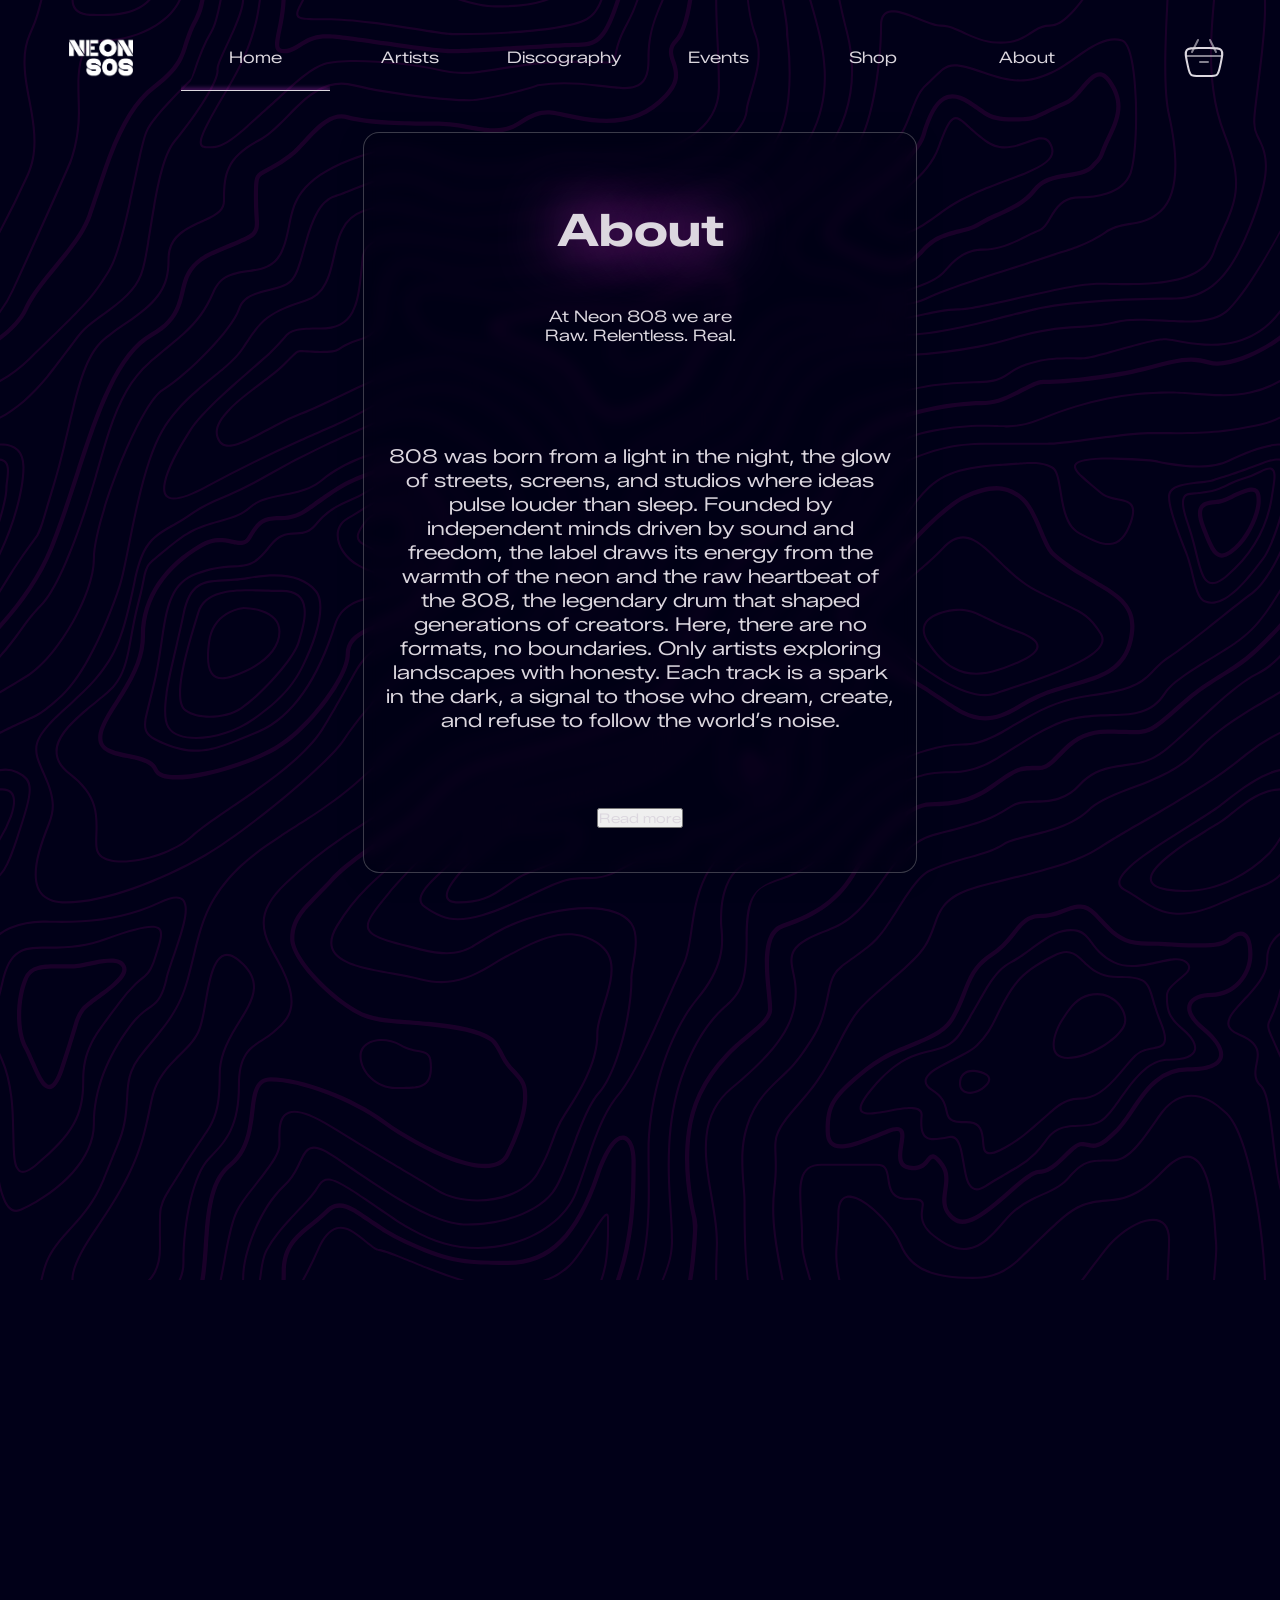
==== commit 344fb735: "added glitch on every page, fixed indentations too, fixed navbar on the about page" ====
--- a/about.html
+++ b/about.html
@@ -1,22 +1,28 @@
 <!DOCTYPE html>
 <html lang="en">
+  <head>
+    <meta charset="UTF-8" />
+    <meta name="viewport" content="width=device-width, initial-scale=1.0" />
+    <link rel="preconnect" href="https://fonts.googleapis.com" />
+    <link rel="preconnect" href="https://fonts.gstatic.com" crossorigin />
+    <link
+      href="https://fonts.googleapis.com/css2?family=Montserrat:ital,wght@0,100..900;1,100..900&family=Zalando+Sans+Expanded:ital,wght@0,200..900;1,200..900&display=swap"
+      rel="stylesheet"
+    />
 
-<head>
-  <meta charset="UTF-8">
-  <meta name="viewport" content="width=device-width, initial-scale=1.0">
-  <link rel="preconnect" href="https://fonts.googleapis.com">
-  <link rel="preconnect" href="https://fonts.gstatic.com" crossorigin>
-  <link
-    href="https://fonts.googleapis.com/css2?family=Montserrat:ital,wght@0,100..900;1,100..900&family=Zalando+Sans+Expanded:ital,wght@0,200..900;1,200..900&display=swap"
-    rel="stylesheet">
-  <link rel="stylesheet" href="styles/style.css" />
-  <link rel="stylesheet" href="styles/about.css">
-  <title>About</title>
-</head>
+    <link href="styles/about.css" rel="stylesheet"/>
+    <title>About</title>
+  </head>
 
-<body>
-  <svg id="backgroundTopo" xmlns="http://www.w3.org/2000/svg" viewBox="0 0 600 600">
-    <path class='draw' d='M600 325.1v-1.17c-6.5 3.83-13.06 7.64-14.68
+  <body>
+    <svg
+      id="backgroundTopo"
+      xmlns="http://www.w3.org/2000/svg"
+      viewBox="0 0 600 600"
+    >
+      <path
+        class="draw"
+        d="M600 325.1v-1.17c-6.5 3.83-13.06 7.64-14.68
       8.64-10.6 6.56-18.57 12.56-24.68 19.09-5.58 5.95-12.44 10.06-22.42
       14.15-1.45.6-2.96 1.2-4.83 1.9l-4.75 1.82c-9.78 3.75-14.8 6.27-18.98
       10.1-4.23 3.88-9.65 6.6-16.77 8.84-1.95.6-3.99 1.17-6.47 1.8l-6.14
@@ -1349,25 +1355,26 @@
       1.5 3.47 1.91 4.9 2.07 9.96.07 22.72-9.56 5.02-3.79 11.15-7 19.1-10.28
       3.76-1.55 17.3-6.6 20-7.72 9.5-3.97 13.14-7.2
       11.73-11.44-.9-2.71-2.25-3.8-4.3-3.79-1.6 0-2.15.17-7.36 2.05-8.17
-      2.94-13.34 3.14-19.16-1.01z'></path>
-  </svg>
-  <nav>
+      2.94-13.34 3.14-19.16-1.01z"
+      ></path>
+    </svg>
+    <nav>
     <div class="navDesktop">
-      <img src="./assets/icons/logo.png">
-      <!-- Change ".underline" class according to the page we are on. -->
-      <a class="underline" href="index.html">Home</a>
-      <a href="artists.html">Artists</a>
-      <a href="discography.html">Discography</a>
-      <a href="events.html">Events</a>
-      <a href="shop.html">Shop</a>
-      <a href="about.html">About</a>
-      <svg class="cart" xmlns="http://www.w3.org/2000/svg" width="200" height="200" viewBox="0 0 24 24">
-        <g fill="none" stroke-width="1">
-          <path
-            d="M3.555 14.257c-.718-3.353-1.078-5.03-.177-6.143C4.278 7 5.993 7 9.422 7h5.156c3.43 0 5.143 0 6.044 1.114c.9 1.114.541 2.79-.177 6.143l-.429 2c-.487 2.273-.73 3.409-1.555 4.076c-.825.667-1.987.667-4.311.667h-4.3c-2.324 0-3.486 0-4.31-.667c-.826-.667-1.07-1.803-1.556-4.076l-.429-2Z" />
-          <path stroke-linecap="round" stroke-linejoin="round" d="M3 11h18m-11 3h4m4-5l-3-6M6 9l3-6" opacity=".6" />
-        </g>
-      </svg>
+    <img src="./assets/icons/logo.png">
+    <!-- Change ".underline" class according to the page we are on. -->
+    <a class="underline" href="index.html">Home</a>
+    <a href="artists.html">Artists</a>
+    <a href="discography.html">Discography</a>
+    <a href="events.html">Events</a>
+    <a href="shop.html">Shop</a>
+    <a href="about.html">About</a>
+    <svg class="cart" xmlns="http://www.w3.org/2000/svg" width="200" height="200" viewBox="0 0 24 24">
+      <g fill="none" stroke-width="1">
+        <path
+          d="M3.555 14.257c-.718-3.353-1.078-5.03-.177-6.143C4.278 7 5.993 7 9.422 7h5.156c3.43 0 5.143 0 6.044 1.114c.9 1.114.541 2.79-.177 6.143l-.429 2c-.487 2.273-.73 3.409-1.555 4.076c-.825.667-1.987.667-4.311.667h-4.3c-2.324 0-3.486 0-4.31-.667c-.826-.667-1.07-1.803-1.556-4.076l-.429-2Z" />
+        <path stroke-linecap="round" stroke-linejoin="round" d="M3 11h18m-11 3h4m4-5l-3-6M6 9l3-6" opacity=".6" />
+      </g>
+    </svg>
     </div>
     <div class="burgerNav">
       <svg id="burgerToggle" class="ham " viewBox="0 0 100 100" width="80">
@@ -1378,7 +1385,7 @@
         <path class="line bottom"
           d="m 69.575405,67.073826 h -40 c -13.100415,0 -14.380204,-31.80258 -6.899646,-33.421777 24.612039,-5.327373 -9.016154,52.337577 12.75751,30.563913 l 28.284272,-28.284272" />
       </svg>
-    </div>
+      </div>
     <div class="burgerMenu">
       <a href="index.html">Home</a>
       <a href="artists.html">Artists</a>
@@ -1396,137 +1403,155 @@
     </div>
 
   </nav>
-  <main>
-    <section class="sectionabout about">
-      <h2>About</h2>
-      <div class="text-container">
-        <p class="short-text">
-          At Neon 808 we are
-          <br>Raw. Relentless. Real.
-          <br><br>
-        </p>
-        808 was born from a light in the night,
-        the glow of streets, screens, and studios where ideas pulse louder than sleep.
-        Founded by independent minds driven by sound and freedom,
-        the label draws its energy from the warmth of the neon
-        and the raw heartbeat of the 808,
-        the legendary drum that shaped generations of creators.
-        Here, there are no formats, no boundaries.
-        Only artists exploring landscapes with honesty.
-        Each track is a spark in the dark,
-        a signal to those who dream, create, and refuse
-        to follow the world’s noise.
-        <br><br>
-        <span class="hidden-text">
-          808 grew into a community, a movement of producers,
-          and visionaries who turn silence into rhythm and rhythm
-          into emotion. From smoky basements to digital realms,
-          its sound travels like an echo of rebellion and unity.
-          Every release tells a story of nights spent chasing inspiration
-          and mornings touched by the afterglow of creation.
-          It’s more than a label; it’s a heartbeat shared by all who believe
-          that music isn’t made to fit in — it’s made to break free.
-          <br><br>
-          <br>Name: Neon 808
-          <br>Created in: 2012
-          <br>Headquater: Rotterdam, Pays-Bas
-          <br>Fondators: Wilders
-        </span>
-        <br>
-        <br>
-        <button class="read-more-button" onclick="showMoreLess()">Read more</button>
+    <main>
+      <section class="sectionabout about">
+        <h2>About</h2>
+        <div class="text-container">
+          <p class="short-text">
+            At Neon 808 we are
+            <br />Raw. Relentless. Real. <br /><br />
+          </p>
+          808 was born from a light in the night, the glow of streets, screens,
+          and studios where ideas pulse louder than sleep. Founded by
+          independent minds driven by sound and freedom, the label draws its
+          energy from the warmth of the neon and the raw heartbeat of the 808,
+          the legendary drum that shaped generations of creators. Here, there
+          are no formats, no boundaries. Only artists exploring landscapes with
+          honesty. Each track is a spark in the dark, a signal to those who
+          dream, create, and refuse to follow the world’s noise.
+          <br /><br />
+          <span class="hidden-text">
+            808 grew into a community, a movement of producers, and visionaries
+            who turn silence into rhythm and rhythm into emotion. From smoky
+            basements to digital realms, its sound travels like an echo of
+            rebellion and unity. Every release tells a story of nights spent
+            chasing inspiration and mornings touched by the afterglow of
+            creation. It’s more than a label; it’s a heartbeat shared by all who
+            believe that music isn’t made to fit in — it’s made to break free.
+            <br /><br />
+            <br />Name: Neon 808 <br />Created in: 2012 <br />Headquater:
+            Rotterdam, Pays-Bas <br />Fondators: Wilders
+          </span>
+          <br />
+          <br />
+          <button class="read-more-button" onclick="showMoreLess()">
+            Read more
+          </button>
+        </div>
+        <br />
+      </section>
+      <section class="sectionabout contact">
+        <h2>Contact us</h2>
+        <p>with this form or by e-mail at: neon808@neon808.com</p>
+        <form id="contactForm">
+          <label for="name"> Name </label>
+          <input
+            type="text"
+            id="name"
+            name="name"
+            placeholder="Name"
+            required
+          />
+          <label for="surname"> Surname </label>
+          <input
+            type="text"
+            id="surname"
+            name="surname"
+            placeholder="Surname"
+            required
+          />
+          <label for="email"> E-mail </label>
+          <input
+            type="email"
+            id="email"
+            name="email"
+            placeholder="Your e-mail"
+            required
+          />
+          <label for="message"> Your message </label>
+          <textarea
+            id="message"
+            name="message"
+            placeholder="Your message..."
+            required
+          ></textarea>
+          <button class="btnTrack" href="#" id="submitBtn">
+            <!-- <span></span>
+            <span></span>
+            <span></span>
+            <span></span> -->
+            Send
+          </button>
+        </form>
+      </section>
+      <section class="sectionabout socialIcons">
+        <h3>Follow us for more</h3>
+        <div>
+          <img src="/images/facebook (1).png" alt="Facebook" class="social" />
+          <img src="/images/instagram.png" alt="instagram" class="social" />
+          <img src="/images/tic-tac.png" alt="tiktok" class="social" />
+          <img src="/images/youtube.png" alt="youtube" class="social" />
+        </div>
+      </section>
+      <div class="popup-overlay" id="popupOverlay">
+        <div class="popup-content">
+          <h3>💟 Thank you for your message 💟</h3>
+          <button class="popup-close" id="closePopup">OK</button>
+        </div>
       </div>
-      <br>
-    </section>
-    <section class="sectionabout contact">
-      <h2> Contact us </h2>
-      <p> with this form or by e-mail at: neon808@neon808.com</p>
-      <form id="contactForm">
-        <label for="name"> Name </label>
-        <input type="text" id="name" name="name" placeholder="Name" required>
-        <label for="surname"> Surname </label>
-        <input type="text" id="surname" name="surname" placeholder="Surname" required>
-        <label for="email"> E-mail </label>
-        <input type="email" id="email" name="email" placeholder="Your e-mail" required>
-        <label for="message"> Your message </label>
-        <textarea id="message" name="message" placeholder="Your message..." required></textarea>
-        <a href="#" id="submitBtn">
-          <span></span>
-          <span></span>
-          <span></span>
-          <span></span>
-          Send
-        </a>
-      </form>
+      <div class="talk">
+        <h2>They talk about us !</h2>
       </div>
-    </section>
-    <section class="sectionabout socialIcons">
-      <h3> Follow us for more </h3>
-      <div>
-        <img src="/images/facebook (1).png" alt="Facebook" class="social" />
-        <img src="/images/instagram.png" alt="instagram" class="social" />
-        <img src="/images/tic-tac.png" alt="tiktok" class="social" />
-        <img src="/images/youtube.png" alt="youtube" class="social" />
+      <div class="quotes-container">
+        <div class="quote-box">
+          <p class="quote">
+            "Neon 808 isn't just a label. <br />They've proven you can stay
+            trueto your visionan sill grow." <br />
+            <strong>Amelie Lens. DJ/Producer</strong>
+          </p>
+        </div>
+        <div class="quote-box">
+          <p class="quote">
+            "What Neon808 built is rare:
+            <br />
+            a family that makes uncompromising music." <br />
+            <strong>Richie Hawtin</strong>
+          </p>
+        </div>
+        <div class="quote-box">
+          <p class="quote">
+            "Neon 808 represents evrything I love music:
+            <br />raw, honest, community driven." <strong>Ben klock</strong>
+          </p>
+        </div>
+        <div class="quote-box">
+          <p class="quote">
+            “I plugged my heart into their basslines.
+            <br />Now I breathe in BPM.” <br /><strong
+              >Rina Vox, android singer</strong
+            >
+          </p>
+        </div>
+        <div class="quote-box">
+          <p class="quote">
+            “Neon 808 doesn’t follow trends. It programs them.”
+            <br /><strong>Yuri Tan, journalist for FutureSound Weekly</strong>
+          </p>
+        </div>
+        <div class="quote-box">
+          <p class="quote">
+            “When you hear Neon 808,
+            <br />you know you’re not alone in the night.” <br /><strong
+              >Mina K, rebellious K-pop idol</strong
+            >
+          </p>
+        </div>
       </div>
-    </section>
-    <div class="popup-overlay" id="popupOverlay">
-      <div class="popup-content">
-        <h3> 💟 Thank you for your message 💟 </h3>
-        <button class="popup-close" id="closePopup">OK
-        </button>
-      </div>
-    </div>
-    <div class="talk">
-      <h2> They talk about us !</h2>
-    </div>
-    <div class="quotes-container">
-      <div class="quote-box">
-        <p class="quote"> "Neon 808 isn't just a label.
-          <br>They've proven you can stay trueto your visionan sill grow."
-          <br> <strong>Amelie Lens. DJ/Producer</strong>
-        </p>
-      </div>
-      <div class="quote-box">
-        <p class="quote">
-          "What Neon808 built is rare:
-          <br> a family that makes uncompromising music."
-          <br> <strong>Richie Hawtin</strong>
-        </p>
-      </div>
-      <div class="quote-box">
-        <p class="quote">
-          "Neon 808 represents evrything I love music:
-          <br>raw, honest, community driven." <strong>Ben klock</strong>
-        </p>
-      </div>
-      <div class="quote-box">
-        <p class="quote">
-          “I plugged my heart into their basslines.
-          <br>Now I breathe in BPM.”
-          <br><strong>Rina Vox, android singer</strong>
-        </p>
-      </div>
-      <div class="quote-box">
-        <p class="quote">
-          “Neon 808 doesn’t follow trends. It programs them.”
-          <br><strong>Yuri Tan, journalist for FutureSound Weekly</strong>
-        </p>
-      </div>
-      <div class="quote-box">
-        <p class="quote">
-          “When you hear Neon 808,
-          <br>you know you’re not alone in the night.”
-          <br><strong>Mina K, rebellious K-pop idol</strong>
-        </p>
-      </div>
-    </div>
-    </div>
-  </main>
-  <footer>
-    <p> 🎧 All rights preserved 🎧 </p>
-  </footer>
-  <script src="js/main.js"></script>
-  <script src="./about.js"></script>
-</body>
-
-</html>+    </main>
+    <footer>
+      <p>🎧 All rights preserved 🎧</p>
+    </footer>
+    <script src="js/main.js"></script>
+    <script src="./about.js"></script>
+  </body>
+</html>
--- a/styles/about.css
+++ b/styles/about.css
@@ -1,8 +1,7 @@
+@import url(/styles/style.css);
+
 #backgroundTopo {
-  background-color: #130418;
-  width: 1920;
-  height: 1920;
-  object-fit: cover;
+  width: 100%;
   z-index: -1;
   position: fixed;
   fill: rgba(254, 2, 198, 0.1);
@@ -112,9 +111,9 @@
   color: var(--pink);
   text-decoration: none;
   position: relative;
-  text-transform: uppercase;
+  /* text-transform: uppercase; */
   padding: 10px 15px;
-  letter-spacing: 4px;
+  /* letter-spacing: 4px; */
   transition: 0.5s;
   overflow: hidden;
 }
@@ -150,7 +149,7 @@
   height: 100%;
   background: linear-gradient(180deg, transparent, #f63fff);
   animation: animate2 1s linear infinite;
-  animation-delay: .25s;
+  animation-delay: 0.25s;
 }
 
 @keyframes animate2 {
@@ -171,7 +170,7 @@
   height: 2px;
   background: linear-gradient(270deg, transparent, #f63fff);
   animation: animate3 1s linear infinite;
-  animation-delay: 0.50s;
+  animation-delay: 0.5s;
 }
 
 @keyframes animate3 {
@@ -192,7 +191,7 @@
   height: 100%;
   background: linear-gradient(360deg, transparent, #f63fff);
   animation: animate4 1s linear infinite;
-  animation-delay: .75s;
+  animation-delay: 0.75s;
 }
 
 @keyframes animate4 {
@@ -245,7 +244,7 @@
   backdrop-filter: blur(7px);
   -webkit-backdrop-filter: blur(5px);
   border: 1px solid rgba(195, 195, 195, 0.3);
-  transition: all .3s ease;
+  transition: all 0.3s ease;
   animation: float 3s ease-in-out infinite;
 }
 
@@ -262,21 +261,17 @@
 }
 
 @keyframes float {
-
   0%,
   100% {
-    transform:
-      translateY(0px);
+    transform: translateY(0px);
   }
 
   50% {
-    transform:
-      translateY(-20%);
+    transform: translateY(-20%);
   }
 }
 
 .quote-box:hover {
-  transform:
-    translateY(-10px) scale(1.05);
+  transform: translateY(-10px) scale(1.05);
   animation-play-state: paused;
-}+}
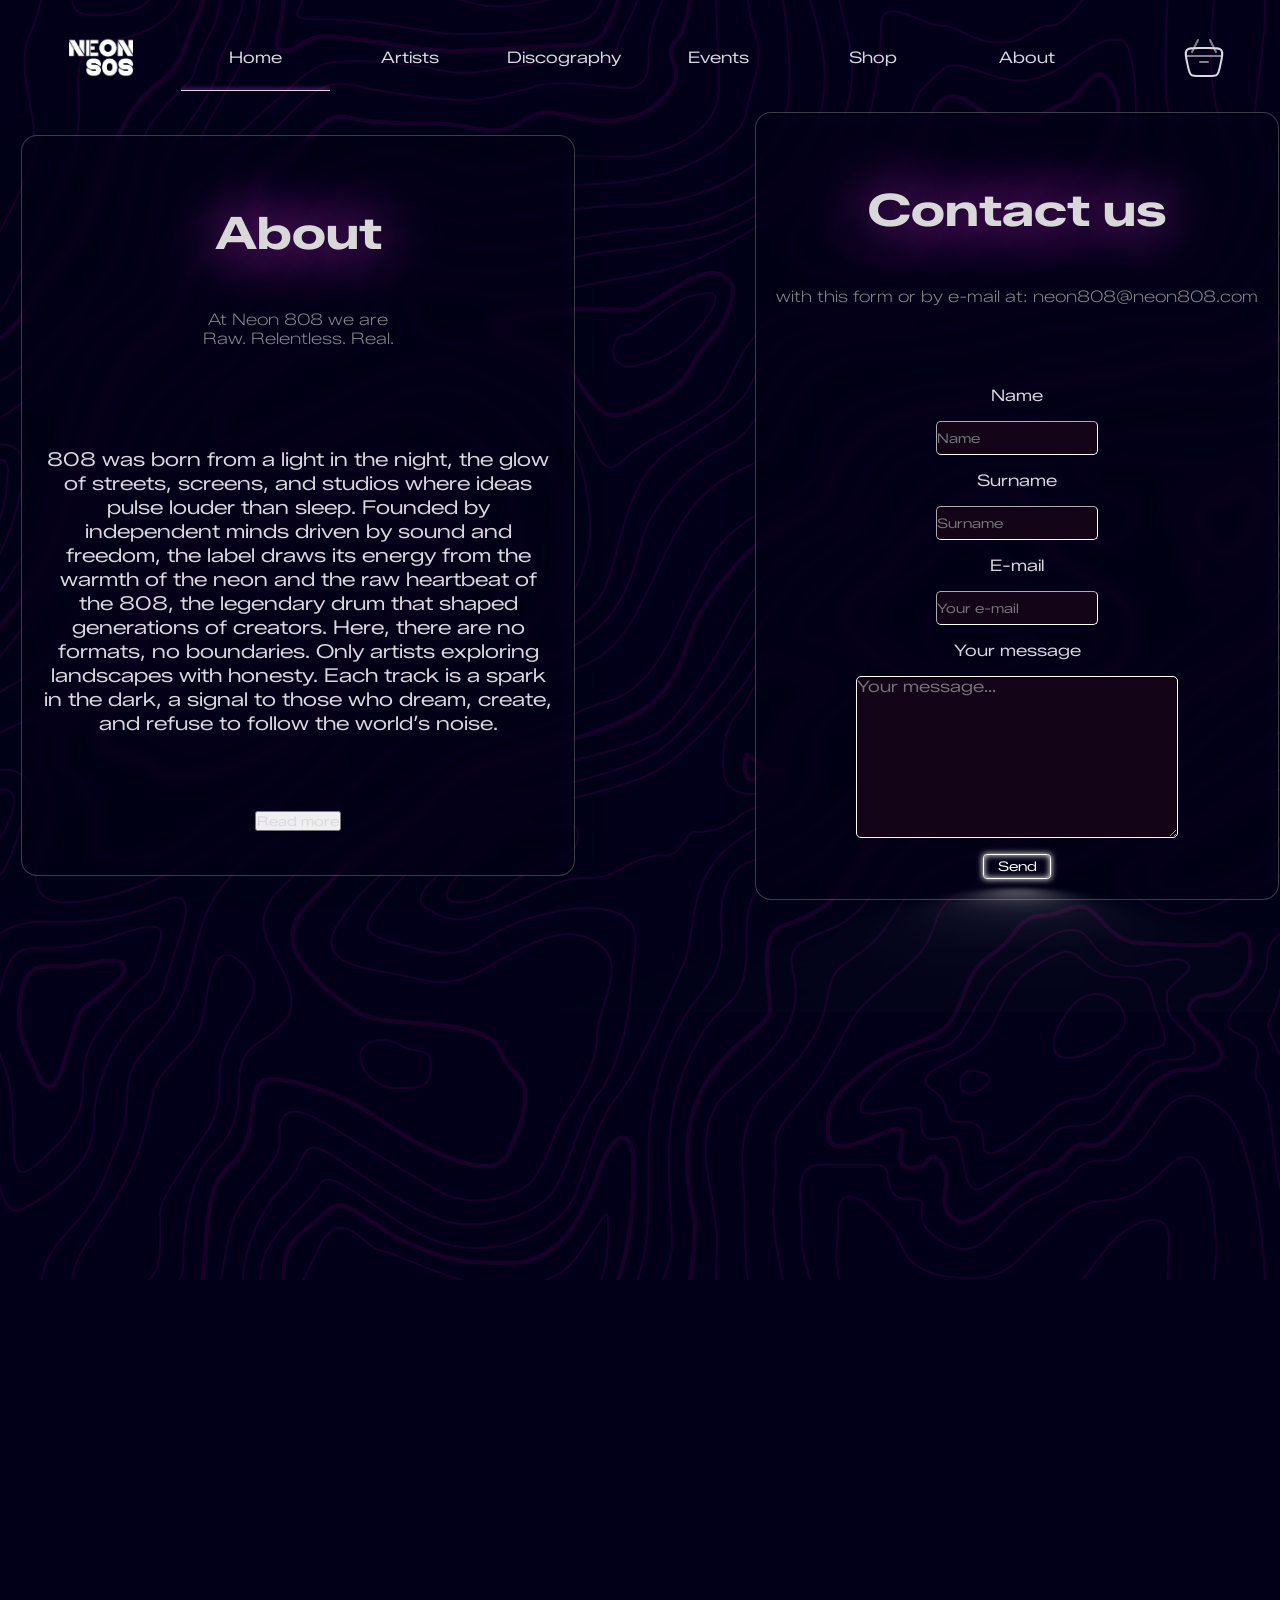
==== commit 61134b80: "Merge branch 'dev' of github.com:GigiJuliette/wcs-project1 into main-page" ====
--- a/about.html
+++ b/about.html
@@ -1,28 +1,22 @@
 <!DOCTYPE html>
 <html lang="en">
-  <head>
-    <meta charset="UTF-8" />
-    <meta name="viewport" content="width=device-width, initial-scale=1.0" />
-    <link rel="preconnect" href="https://fonts.googleapis.com" />
-    <link rel="preconnect" href="https://fonts.gstatic.com" crossorigin />
-    <link
-      href="https://fonts.googleapis.com/css2?family=Montserrat:ital,wght@0,100..900;1,100..900&family=Zalando+Sans+Expanded:ital,wght@0,200..900;1,200..900&display=swap"
-      rel="stylesheet"
-    />
 
-    <link href="styles/about.css" rel="stylesheet"/>
-    <title>About</title>
-  </head>
+<head>
+  <meta charset="UTF-8" />
+  <meta name="viewport" content="width=device-width, initial-scale=1.0" />
+  <link rel="preconnect" href="https://fonts.googleapis.com" />
+  <link rel="preconnect" href="https://fonts.gstatic.com" crossorigin />
+  <link
+    href="https://fonts.googleapis.com/css2?family=Montserrat:ital,wght@0,100..900;1,100..900&family=Zalando+Sans+Expanded:ital,wght@0,200..900;1,200..900&display=swap"
+    rel="stylesheet" />
 
-  <body>
-    <svg
-      id="backgroundTopo"
-      xmlns="http://www.w3.org/2000/svg"
-      viewBox="0 0 600 600"
-    >
-      <path
-        class="draw"
-        d="M600 325.1v-1.17c-6.5 3.83-13.06 7.64-14.68
+  <link href="styles/about.css" rel="stylesheet" />
+  <title>About</title>
+</head>
+
+<body>
+  <svg id="backgroundTopo" xmlns="http://www.w3.org/2000/svg" viewBox="0 0 600 600">
+    <path class="draw" d="M600 325.1v-1.17c-6.5 3.83-13.06 7.64-14.68
       8.64-10.6 6.56-18.57 12.56-24.68 19.09-5.58 5.95-12.44 10.06-22.42
       14.15-1.45.6-2.96 1.2-4.83 1.9l-4.75 1.82c-9.78 3.75-14.8 6.27-18.98
       10.1-4.23 3.88-9.65 6.6-16.77 8.84-1.95.6-3.99 1.17-6.47 1.8l-6.14
@@ -1355,26 +1349,25 @@
       1.5 3.47 1.91 4.9 2.07 9.96.07 22.72-9.56 5.02-3.79 11.15-7 19.1-10.28
       3.76-1.55 17.3-6.6 20-7.72 9.5-3.97 13.14-7.2
       11.73-11.44-.9-2.71-2.25-3.8-4.3-3.79-1.6 0-2.15.17-7.36 2.05-8.17
-      2.94-13.34 3.14-19.16-1.01z"
-      ></path>
-    </svg>
-    <nav>
+      2.94-13.34 3.14-19.16-1.01z"></path>
+  </svg>
+  <nav>
     <div class="navDesktop">
-    <img src="./assets/icons/logo.png">
-    <!-- Change ".underline" class according to the page we are on. -->
-    <a class="underline" href="index.html">Home</a>
-    <a href="artists.html">Artists</a>
-    <a href="discography.html">Discography</a>
-    <a href="events.html">Events</a>
-    <a href="shop.html">Shop</a>
-    <a href="about.html">About</a>
-    <svg class="cart" xmlns="http://www.w3.org/2000/svg" width="200" height="200" viewBox="0 0 24 24">
-      <g fill="none" stroke-width="1">
-        <path
-          d="M3.555 14.257c-.718-3.353-1.078-5.03-.177-6.143C4.278 7 5.993 7 9.422 7h5.156c3.43 0 5.143 0 6.044 1.114c.9 1.114.541 2.79-.177 6.143l-.429 2c-.487 2.273-.73 3.409-1.555 4.076c-.825.667-1.987.667-4.311.667h-4.3c-2.324 0-3.486 0-4.31-.667c-.826-.667-1.07-1.803-1.556-4.076l-.429-2Z" />
-        <path stroke-linecap="round" stroke-linejoin="round" d="M3 11h18m-11 3h4m4-5l-3-6M6 9l3-6" opacity=".6" />
-      </g>
-    </svg>
+      <img src="./assets/icons/logo.png">
+      <!-- Change ".underline" class according to the page we are on. -->
+      <a class="underline" href="index.html">Home</a>
+      <a href="artists.html">Artists</a>
+      <a href="discography.html">Discography</a>
+      <a href="events.html">Events</a>
+      <a href="shop.html">Shop</a>
+      <a href="about.html">About</a>
+      <svg class="cart" xmlns="http://www.w3.org/2000/svg" width="200" height="200" viewBox="0 0 24 24">
+        <g fill="none" stroke-width="1">
+          <path
+            d="M3.555 14.257c-.718-3.353-1.078-5.03-.177-6.143C4.278 7 5.993 7 9.422 7h5.156c3.43 0 5.143 0 6.044 1.114c.9 1.114.541 2.79-.177 6.143l-.429 2c-.487 2.273-.73 3.409-1.555 4.076c-.825.667-1.987.667-4.311.667h-4.3c-2.324 0-3.486 0-4.31-.667c-.826-.667-1.07-1.803-1.556-4.076l-.429-2Z" />
+          <path stroke-linecap="round" stroke-linejoin="round" d="M3 11h18m-11 3h4m4-5l-3-6M6 9l3-6" opacity=".6" />
+        </g>
+      </svg>
     </div>
     <div class="burgerNav">
       <svg id="burgerToggle" class="ham " viewBox="0 0 100 100" width="80">
@@ -1385,7 +1378,7 @@
         <path class="line bottom"
           d="m 69.575405,67.073826 h -40 c -13.100415,0 -14.380204,-31.80258 -6.899646,-33.421777 24.612039,-5.327373 -9.016154,52.337577 12.75751,30.563913 l 28.284272,-28.284272" />
       </svg>
-      </div>
+    </div>
     <div class="burgerMenu">
       <a href="index.html">Home</a>
       <a href="artists.html">Artists</a>
@@ -1403,155 +1396,129 @@
     </div>
 
   </nav>
-    <main>
-      <section class="sectionabout about">
-        <h2>About</h2>
-        <div class="text-container">
-          <p class="short-text">
-            At Neon 808 we are
-            <br />Raw. Relentless. Real. <br /><br />
-          </p>
-          808 was born from a light in the night, the glow of streets, screens,
-          and studios where ideas pulse louder than sleep. Founded by
-          independent minds driven by sound and freedom, the label draws its
-          energy from the warmth of the neon and the raw heartbeat of the 808,
-          the legendary drum that shaped generations of creators. Here, there
-          are no formats, no boundaries. Only artists exploring landscapes with
-          honesty. Each track is a spark in the dark, a signal to those who
-          dream, create, and refuse to follow the world’s noise.
+  <main>
+    <section class="sectionabout about">
+      <h2>About</h2>
+      <div class="text-container">
+        <p class="short-text">
+          At Neon 808 we are
+          <br />Raw. Relentless. Real. <br /><br />
+        </p>
+        808 was born from a light in the night, the glow of streets, screens,
+        and studios where ideas pulse louder than sleep. Founded by
+        independent minds driven by sound and freedom, the label draws its
+        energy from the warmth of the neon and the raw heartbeat of the 808,
+        the legendary drum that shaped generations of creators. Here, there
+        are no formats, no boundaries. Only artists exploring landscapes with
+        honesty. Each track is a spark in the dark, a signal to those who
+        dream, create, and refuse to follow the world’s noise.
+        <br /><br />
+        <span class="hidden-text">
+          808 grew into a community, a movement of producers, and visionaries
+          who turn silence into rhythm and rhythm into emotion. From smoky
+          basements to digital realms, its sound travels like an echo of
+          rebellion and unity. Every release tells a story of nights spent
+          chasing inspiration and mornings touched by the afterglow of
+          creation. It’s more than a label; it’s a heartbeat shared by all who
+          believe that music isn’t made to fit in — it’s made to break free.
           <br /><br />
-          <span class="hidden-text">
-            808 grew into a community, a movement of producers, and visionaries
-            who turn silence into rhythm and rhythm into emotion. From smoky
-            basements to digital realms, its sound travels like an echo of
-            rebellion and unity. Every release tells a story of nights spent
-            chasing inspiration and mornings touched by the afterglow of
-            creation. It’s more than a label; it’s a heartbeat shared by all who
-            believe that music isn’t made to fit in — it’s made to break free.
-            <br /><br />
-            <br />Name: Neon 808 <br />Created in: 2012 <br />Headquater:
-            Rotterdam, Pays-Bas <br />Fondators: Wilders
-          </span>
-          <br />
-          <br />
-          <button class="read-more-button" onclick="showMoreLess()">
-            Read more
-          </button>
-        </div>
+          <br />Name: Neon 808 <br />Created in: 2012 <br />Headquater:
+          Rotterdam, Pays-Bas <br />Fondators: Wilders
+        </span>
         <br />
-      </section>
-      <section class="sectionabout contact">
-        <h2>Contact us</h2>
-        <p>with this form or by e-mail at: neon808@neon808.com</p>
-        <form id="contactForm">
-          <label for="name"> Name </label>
-          <input
-            type="text"
-            id="name"
-            name="name"
-            placeholder="Name"
-            required
-          />
-          <label for="surname"> Surname </label>
-          <input
-            type="text"
-            id="surname"
-            name="surname"
-            placeholder="Surname"
-            required
-          />
-          <label for="email"> E-mail </label>
-          <input
-            type="email"
-            id="email"
-            name="email"
-            placeholder="Your e-mail"
-            required
-          />
-          <label for="message"> Your message </label>
-          <textarea
-            id="message"
-            name="message"
-            placeholder="Your message..."
-            required
-          ></textarea>
-          <button class="btnTrack" href="#" id="submitBtn">
-            <!-- <span></span>
+        <br />
+        <button class="read-more-button" onclick="showMoreLess()">
+          Read more
+        </button>
+      </div>
+      <br />
+    </section>
+    <section class="sectionabout contact">
+      <h2>Contact us</h2>
+      <p>with this form or by e-mail at: neon808@neon808.com</p>
+      <form id="contactForm">
+        <label for="name"> Name </label>
+        <input type="text" id="name" name="name" placeholder="Name" required />
+        <label for="surname"> Surname </label>
+        <input type="text" id="surname" name="surname" placeholder="Surname" required />
+        <label for="email"> E-mail </label>
+        <input type="email" id="email" name="email" placeholder="Your e-mail" required />
+        <label for="message"> Your message </label>
+        <textarea id="message" name="message" placeholder="Your message..." required></textarea>
+        <button class="btnTrack" href="#" id="submitBtn">
+          <!-- <span></span>
             <span></span>
             <span></span>
             <span></span> -->
-            Send
-          </button>
-        </form>
-      </section>
-      <section class="sectionabout socialIcons">
-        <h3>Follow us for more</h3>
-        <div>
-          <img src="/images/facebook (1).png" alt="Facebook" class="social" />
-          <img src="/images/instagram.png" alt="instagram" class="social" />
-          <img src="/images/tic-tac.png" alt="tiktok" class="social" />
-          <img src="/images/youtube.png" alt="youtube" class="social" />
-        </div>
-      </section>
-      <div class="popup-overlay" id="popupOverlay">
-        <div class="popup-content">
-          <h3>💟 Thank you for your message 💟</h3>
-          <button class="popup-close" id="closePopup">OK</button>
-        </div>
+          Send
+        </button>
+      </form>
+    </section>
+    <section class="sectionabout socialIcons">
+      <h3>Follow us for more</h3>
+      <div>
+        <img src="/images/facebook (1).png" alt="Facebook" class="social" />
+        <img src="/images/instagram.png" alt="instagram" class="social" />
+        <img src="/images/tic-tac.png" alt="tiktok" class="social" />
+        <img src="/images/youtube.png" alt="youtube" class="social" />
       </div>
-      <div class="talk">
-        <h2>They talk about us !</h2>
+    </section>
+    <div class="popup-overlay" id="popupOverlay">
+      <div class="popup-content">
+        <h3>💟 Thank you for your message 💟</h3>
+        <button class="popup-close" id="closePopup">OK</button>
       </div>
-      <div class="quotes-container">
-        <div class="quote-box">
-          <p class="quote">
-            "Neon 808 isn't just a label. <br />They've proven you can stay
-            trueto your visionan sill grow." <br />
-            <strong>Amelie Lens. DJ/Producer</strong>
-          </p>
-        </div>
-        <div class="quote-box">
-          <p class="quote">
-            "What Neon808 built is rare:
-            <br />
-            a family that makes uncompromising music." <br />
-            <strong>Richie Hawtin</strong>
-          </p>
-        </div>
-        <div class="quote-box">
-          <p class="quote">
-            "Neon 808 represents evrything I love music:
-            <br />raw, honest, community driven." <strong>Ben klock</strong>
-          </p>
-        </div>
-        <div class="quote-box">
-          <p class="quote">
-            “I plugged my heart into their basslines.
-            <br />Now I breathe in BPM.” <br /><strong
-              >Rina Vox, android singer</strong
-            >
-          </p>
-        </div>
-        <div class="quote-box">
-          <p class="quote">
-            “Neon 808 doesn’t follow trends. It programs them.”
-            <br /><strong>Yuri Tan, journalist for FutureSound Weekly</strong>
-          </p>
-        </div>
-        <div class="quote-box">
-          <p class="quote">
-            “When you hear Neon 808,
-            <br />you know you’re not alone in the night.” <br /><strong
-              >Mina K, rebellious K-pop idol</strong
-            >
-          </p>
-        </div>
+    </div>
+    <div class="talk">
+      <h2>They talk about us !</h2>
+    </div>
+    <div class="quotes-container">
+      <div class="quote-box">
+        <p class="quote">
+          "Neon 808 isn't just a label. <br />They've proven you can stay
+          trueto your visionan sill grow." <br />
+          <strong>Amelie Lens. DJ/Producer</strong>
+        </p>
       </div>
-    </main>
-    <footer>
-      <p>🎧 All rights preserved 🎧</p>
-    </footer>
-    <script src="js/main.js"></script>
-    <script src="./about.js"></script>
-  </body>
-</html>
+      <div class="quote-box">
+        <p class="quote">
+          "What Neon808 built is rare:
+          <br />
+          a family that makes uncompromising music." <br />
+          <strong>Richie Hawtin</strong>
+        </p>
+      </div>
+      <div class="quote-box">
+        <p class="quote">
+          "Neon 808 represents evrything I love music:
+          <br />raw, honest, community driven." <strong>Ben klock</strong>
+        </p>
+      </div>
+      <div class="quote-box">
+        <p class="quote">
+          “I plugged my heart into their basslines.
+          <br />Now I breathe in BPM.” <br /><strong>Rina Vox, android singer</strong>
+        </p>
+      </div>
+      <div class="quote-box">
+        <p class="quote">
+          “Neon 808 doesn’t follow trends. It programs them.”
+          <br /><strong>Yuri Tan, journalist for FutureSound Weekly</strong>
+        </p>
+      </div>
+      <div class="quote-box">
+        <p class="quote">
+          “When you hear Neon 808,
+          <br />you know you’re not alone in the night.” <br /><strong>Mina K, rebellious K-pop idol</strong>
+        </p>
+      </div>
+    </div>
+  </main>
+  <footer>
+    <p>🎧 All rights preserved 🎧</p>
+  </footer>
+  <script src="js/main.js"></script>
+  <script src="./about.js"></script>
+</body>
+
+</html>
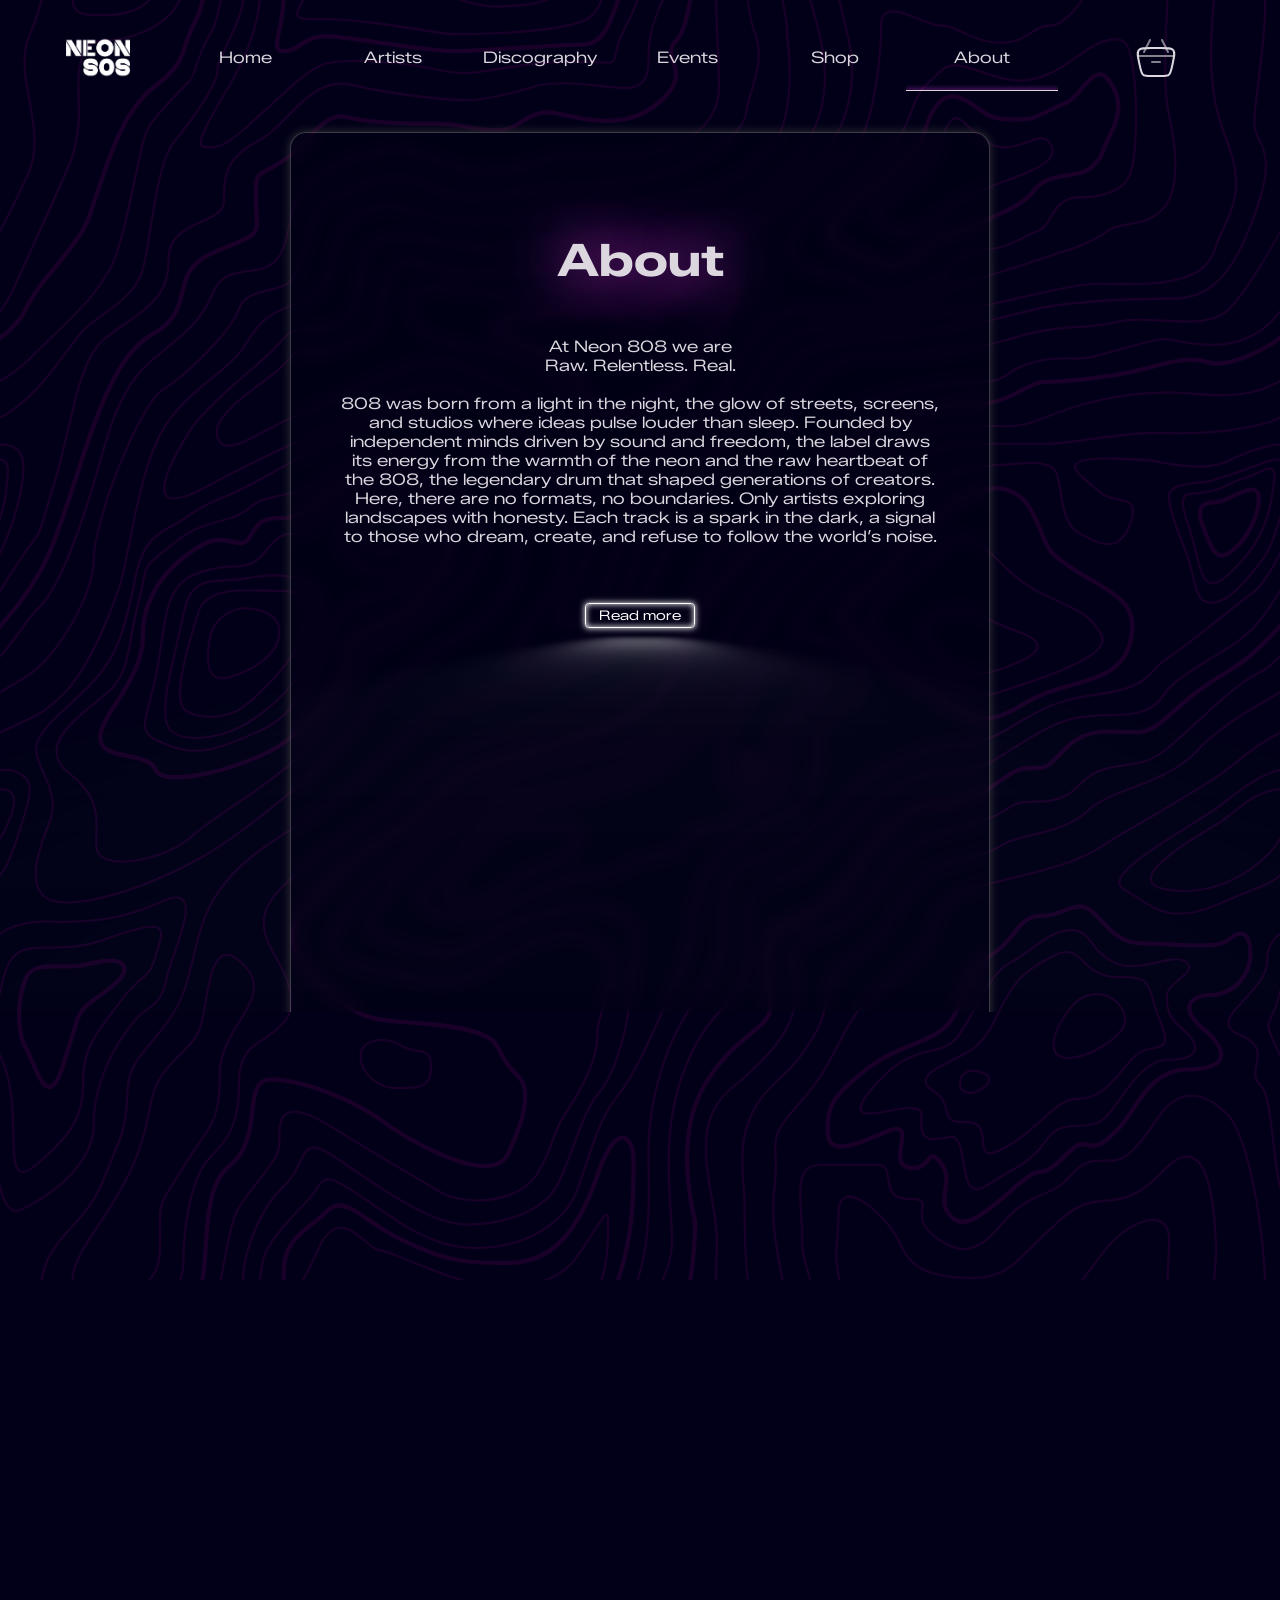
==== commit e8ebc5bb: "ready for the show" ====
--- a/about.html
+++ b/about.html
@@ -1,22 +1,29 @@
 <!DOCTYPE html>
 <html lang="en">
+  <head>
+    <meta charset="UTF-8" />
+    <meta name="viewport" content="width=device-width, initial-scale=1.0" />
+    <link rel="preconnect" href="https://fonts.googleapis.com" />
+    <link rel="preconnect" href="https://fonts.gstatic.com" crossorigin />
+    <link
+      href="https://fonts.googleapis.com/css2?family=Montserrat:ital,wght@0,100..900;1,100..900&family=Zalando+Sans+Expanded:ital,wght@0,200..900;1,200..900&display=swap"
+      rel="stylesheet"
+    />
 
-<head>
-  <meta charset="UTF-8" />
-  <meta name="viewport" content="width=device-width, initial-scale=1.0" />
-  <link rel="preconnect" href="https://fonts.googleapis.com" />
-  <link rel="preconnect" href="https://fonts.gstatic.com" crossorigin />
-  <link
-    href="https://fonts.googleapis.com/css2?family=Montserrat:ital,wght@0,100..900;1,100..900&family=Zalando+Sans+Expanded:ital,wght@0,200..900;1,200..900&display=swap"
-    rel="stylesheet" />
+    <link href="/styles/about.css" rel="stylesheet"/>
+    <link rel="icon" href="/assets/icons/logo-icon.ico">
+    <title>About</title>
+  </head>
 
-  <link href="styles/about.css" rel="stylesheet" />
-  <title>About</title>
-</head>
-
-<body>
-  <svg id="backgroundTopo" xmlns="http://www.w3.org/2000/svg" viewBox="0 0 600 600">
-    <path class="draw" d="M600 325.1v-1.17c-6.5 3.83-13.06 7.64-14.68
+  <body>
+    <svg
+      id="backgroundTopo"
+      xmlns="http://www.w3.org/2000/svg"
+      viewBox="0 0 600 600"
+    >
+      <path
+        class="draw"
+        d="M600 325.1v-1.17c-6.5 3.83-13.06 7.64-14.68
       8.64-10.6 6.56-18.57 12.56-24.68 19.09-5.58 5.95-12.44 10.06-22.42
       14.15-1.45.6-2.96 1.2-4.83 1.9l-4.75 1.82c-9.78 3.75-14.8 6.27-18.98
       10.1-4.23 3.88-9.65 6.6-16.77 8.84-1.95.6-3.99 1.17-6.47 1.8l-6.14
@@ -1349,25 +1356,26 @@
       1.5 3.47 1.91 4.9 2.07 9.96.07 22.72-9.56 5.02-3.79 11.15-7 19.1-10.28
       3.76-1.55 17.3-6.6 20-7.72 9.5-3.97 13.14-7.2
       11.73-11.44-.9-2.71-2.25-3.8-4.3-3.79-1.6 0-2.15.17-7.36 2.05-8.17
-      2.94-13.34 3.14-19.16-1.01z"></path>
-  </svg>
-  <nav>
+      2.94-13.34 3.14-19.16-1.01z"
+      ></path>
+    </svg>
+    <nav>
     <div class="navDesktop">
-      <img src="./assets/icons/logo.png">
-      <!-- Change ".underline" class according to the page we are on. -->
-      <a class="underline" href="index.html">Home</a>
-      <a href="artists.html">Artists</a>
-      <a href="discography.html">Discography</a>
-      <a href="events.html">Events</a>
-      <a href="shop.html">Shop</a>
-      <a href="about.html">About</a>
-      <svg class="cart" xmlns="http://www.w3.org/2000/svg" width="200" height="200" viewBox="0 0 24 24">
-        <g fill="none" stroke-width="1">
-          <path
-            d="M3.555 14.257c-.718-3.353-1.078-5.03-.177-6.143C4.278 7 5.993 7 9.422 7h5.156c3.43 0 5.143 0 6.044 1.114c.9 1.114.541 2.79-.177 6.143l-.429 2c-.487 2.273-.73 3.409-1.555 4.076c-.825.667-1.987.667-4.311.667h-4.3c-2.324 0-3.486 0-4.31-.667c-.826-.667-1.07-1.803-1.556-4.076l-.429-2Z" />
-          <path stroke-linecap="round" stroke-linejoin="round" d="M3 11h18m-11 3h4m4-5l-3-6M6 9l3-6" opacity=".6" />
-        </g>
-      </svg>
+    <img src="./assets/icons/logo.png">
+    <!-- Change ".underline" class according to the page we are on. -->
+    <a href="index.html">Home</a>
+    <a href="artists.html">Artists</a>
+    <a href="discography.html">Discography</a>
+    <a href="events.html">Events</a>
+    <a href="shop.html">Shop</a>
+    <a class="underline" href="about.html">About</a>
+    <svg class="cart" xmlns="http://www.w3.org/2000/svg" width="200" height="200" viewBox="0 0 24 24">
+      <g fill="none" stroke-width="1">
+        <path
+          d="M3.555 14.257c-.718-3.353-1.078-5.03-.177-6.143C4.278 7 5.993 7 9.422 7h5.156c3.43 0 5.143 0 6.044 1.114c.9 1.114.541 2.79-.177 6.143l-.429 2c-.487 2.273-.73 3.409-1.555 4.076c-.825.667-1.987.667-4.311.667h-4.3c-2.324 0-3.486 0-4.31-.667c-.826-.667-1.07-1.803-1.556-4.076l-.429-2Z" />
+        <path stroke-linecap="round" stroke-linejoin="round" d="M3 11h18m-11 3h4m4-5l-3-6M6 9l3-6" opacity=".6" />
+      </g>
+    </svg>
     </div>
     <div class="burgerNav">
       <svg id="burgerToggle" class="ham " viewBox="0 0 100 100" width="80">
@@ -1378,7 +1386,7 @@
         <path class="line bottom"
           d="m 69.575405,67.073826 h -40 c -13.100415,0 -14.380204,-31.80258 -6.899646,-33.421777 24.612039,-5.327373 -9.016154,52.337577 12.75751,30.563913 l 28.284272,-28.284272" />
       </svg>
-    </div>
+      </div>
     <div class="burgerMenu">
       <a href="index.html">Home</a>
       <a href="artists.html">Artists</a>
@@ -1394,131 +1402,134 @@
         </g>
       </svg>
     </div>
-
   </nav>
-  <main>
-    <section class="sectionabout about">
-      <h2>About</h2>
-      <div class="text-container">
-        <p class="short-text">
-          At Neon 808 we are
-          <br />Raw. Relentless. Real. <br /><br />
-        </p>
-        808 was born from a light in the night, the glow of streets, screens,
-        and studios where ideas pulse louder than sleep. Founded by
-        independent minds driven by sound and freedom, the label draws its
-        energy from the warmth of the neon and the raw heartbeat of the 808,
-        the legendary drum that shaped generations of creators. Here, there
-        are no formats, no boundaries. Only artists exploring landscapes with
-        honesty. Each track is a spark in the dark, a signal to those who
-        dream, create, and refuse to follow the world’s noise.
-        <br /><br />
-        <span class="hidden-text">
-          808 grew into a community, a movement of producers, and visionaries
-          who turn silence into rhythm and rhythm into emotion. From smoky
-          basements to digital realms, its sound travels like an echo of
-          rebellion and unity. Every release tells a story of nights spent
-          chasing inspiration and mornings touched by the afterglow of
-          creation. It’s more than a label; it’s a heartbeat shared by all who
-          believe that music isn’t made to fit in — it’s made to break free.
+    <main>
+      <section class="sectionabout about">
+        <h2>About</h2>
+        <div class="text-container">
+          <p class="short-text">
+            At Neon 808 we are
+            <br />Raw. Relentless. Real. <br /><br />
+          </p>
+          808 was born from a light in the night, the glow of streets, screens,
+          and studios where ideas pulse louder than sleep. Founded by
+          independent minds driven by sound and freedom, the label draws its
+          energy from the warmth of the neon and the raw heartbeat of the 808,
+          the legendary drum that shaped generations of creators. Here, there
+          are no formats, no boundaries. Only artists exploring landscapes with
+          honesty. Each track is a spark in the dark, a signal to those who
+          dream, create, and refuse to follow the world’s noise.
           <br /><br />
-          <br />Name: Neon 808 <br />Created in: 2012 <br />Headquater:
-          Rotterdam, Pays-Bas <br />Fondators: Wilders
-        </span>
+          <span class="hidden-text">
+            808 grew into a community, a movement of producers, and visionaries
+            who turn silence into rhythm and rhythm into emotion. From smoky
+            basements to digital realms, its sound travels like an echo of
+            rebellion and unity. Every release tells a story of nights spent
+            chasing inspiration and mornings touched by the afterglow of
+            creation. It’s more than a label; it’s a heartbeat shared by all who
+            believe that music isn’t made to fit in — it’s made to break free.
+            <br /><br />
+            <br />Name: Neon 808 <br />Created in: 2012 <br />Headquater:
+            Rotterdam, Pays-Bas <br />Fondators: Wilders
+          </span>
+          <br />
+          <br />
+          <button class="btnTrack" onclick="showMoreLess()">
+            Read more
+          </button>
+        </div>
         <br />
-        <br />
-        <button class="read-more-button" onclick="showMoreLess()">
-          Read more
-        </button>
+      </section>
+      <section class="sectionabout contact">
+        <h2>Contact us</h2>
+        <p>with this form or by e-mail at: neon808@neon808.com</p>
+        <form id="contactForm">
+          <label for="name"> Name </label>
+          <input type="text" id="name" name="name" placeholder="Name" required
+          />
+          <label for="surname"> Surname </label>
+          <input type="text" id="surname" name="surname" placeholder="Surname" required
+          />
+          <label for="email"> E-mail </label>
+          <input type="email" id="email" name="email" placeholder="Your e-mail" required
+          />
+          <label for="message"> Your message </label>
+          <textarea id="message" name="message" placeholder="Your message..." required
+          ></textarea>
+          <button class="btnTrack" href="#" id="submitBtn">
+            Send
+          </button>
+        </form>
+      </section>
+      <section class="sectionabout socialIcons">
+        <h3>Follow us for more</h3>
+        <div>
+          
+          <img src="/images/instagram.png" alt="instagram" class="social" />
+          <img src="/images/tiktok.png" alt="tiktok" class="social" />
+          <img src="/images/youtube.png" alt="youtube" class="social" />
+          <img src="/images/facebook.png" alt="Facebook" class="social" />
+        </div>
+      </section>
+      <div class="popup-overlay" id="popupOverlay">
+        <div class="popup-content">
+          <h3>💟 Thank you for your message 💟</h3>
+          <button class="popup-close" id="closePopup">OK</button>
+        </div>
       </div>
-      <br />
-    </section>
-    <section class="sectionabout contact">
-      <h2>Contact us</h2>
-      <p>with this form or by e-mail at: neon808@neon808.com</p>
-      <form id="contactForm">
-        <label for="name"> Name </label>
-        <input type="text" id="name" name="name" placeholder="Name" required />
-        <label for="surname"> Surname </label>
-        <input type="text" id="surname" name="surname" placeholder="Surname" required />
-        <label for="email"> E-mail </label>
-        <input type="email" id="email" name="email" placeholder="Your e-mail" required />
-        <label for="message"> Your message </label>
-        <textarea id="message" name="message" placeholder="Your message..." required></textarea>
-        <button class="btnTrack" href="#" id="submitBtn">
-          <!-- <span></span>
-            <span></span>
-            <span></span>
-            <span></span> -->
-          Send
-        </button>
-      </form>
-    </section>
-    <section class="sectionabout socialIcons">
-      <h3>Follow us for more</h3>
-      <div>
-        <img src="/images/facebook (1).png" alt="Facebook" class="social" />
-        <img src="/images/instagram.png" alt="instagram" class="social" />
-        <img src="/images/tic-tac.png" alt="tiktok" class="social" />
-        <img src="/images/youtube.png" alt="youtube" class="social" />
+      <div class="talk">
+        <h2>They talk about us !</h2>
       </div>
-    </section>
-    <div class="popup-overlay" id="popupOverlay">
-      <div class="popup-content">
-        <h3>💟 Thank you for your message 💟</h3>
-        <button class="popup-close" id="closePopup">OK</button>
+      <div class="quotes-container">
+        <div class="quote-box">
+          <p class="quote">
+            "Neon 808 isn't just a label. <br />They've proven you can stay
+            trueto your visionan sill grow." <br />
+            <strong>Amelie Lens. DJ/Producer</strong>
+          </p>
+        </div>
+        <div class="quote-box">
+          <p class="quote">
+            "What Neon808 built is rare:
+            <br />
+            a family that makes uncompromising music." <br />
+            <strong>Richie Hawtin</strong>
+          </p>
+        </div>
+        <div class="quote-box">
+          <p class="quote">
+            "Neon 808 represents evrything I love music:
+            <br />raw, honest, community driven." <strong>Ben klock</strong>
+          </p>
+        </div>
+        <div class="quote-box">
+          <p class="quote">
+            “I plugged my heart into their basslines.
+            <br />Now I breathe in BPM.” <br /><strong
+              >Rina Vox, android singer</strong
+            >
+          </p>
+        </div>
+        <div class="quote-box">
+          <p class="quote">
+            “Neon 808 doesn’t follow trends. It programs them.”
+            <br /><strong>Yuri Tan, journalist for FutureSound Weekly</strong>
+          </p>
+        </div>
+        <div class="quote-box">
+          <p class="quote">
+            “When you hear Neon 808,
+            <br />you know you’re not alone in the night.” <br /><strong
+              >Mina K, rebellious K-pop idol</strong
+            >
+          </p>
+        </div>
       </div>
-    </div>
-    <div class="talk">
-      <h2>They talk about us !</h2>
-    </div>
-    <div class="quotes-container">
-      <div class="quote-box">
-        <p class="quote">
-          "Neon 808 isn't just a label. <br />They've proven you can stay
-          trueto your visionan sill grow." <br />
-          <strong>Amelie Lens. DJ/Producer</strong>
-        </p>
-      </div>
-      <div class="quote-box">
-        <p class="quote">
-          "What Neon808 built is rare:
-          <br />
-          a family that makes uncompromising music." <br />
-          <strong>Richie Hawtin</strong>
-        </p>
-      </div>
-      <div class="quote-box">
-        <p class="quote">
-          "Neon 808 represents evrything I love music:
-          <br />raw, honest, community driven." <strong>Ben klock</strong>
-        </p>
-      </div>
-      <div class="quote-box">
-        <p class="quote">
-          “I plugged my heart into their basslines.
-          <br />Now I breathe in BPM.” <br /><strong>Rina Vox, android singer</strong>
-        </p>
-      </div>
-      <div class="quote-box">
-        <p class="quote">
-          “Neon 808 doesn’t follow trends. It programs them.”
-          <br /><strong>Yuri Tan, journalist for FutureSound Weekly</strong>
-        </p>
-      </div>
-      <div class="quote-box">
-        <p class="quote">
-          “When you hear Neon 808,
-          <br />you know you’re not alone in the night.” <br /><strong>Mina K, rebellious K-pop idol</strong>
-        </p>
-      </div>
-    </div>
-  </main>
-  <footer>
-    <p>🎧 All rights preserved 🎧</p>
-  </footer>
-  <script src="js/main.js"></script>
-  <script src="./about.js"></script>
-</body>
-
+    </main>
+    <footer>
+      <p>🎧 All rights preserved 🎧</p>
+    </footer>
+    <script src="js/main.js"></script>
+    <script src="./about.js"></script>
+  </body>
 </html>
--- a/styles/about.css
+++ b/styles/about.css
@@ -1,127 +1,141 @@
 @import url(/styles/style.css);
 
-#backgroundTopo {
-  width: 100%;
-  z-index: -1;
-  position: fixed;
-  fill: rgba(254, 2, 198, 0.1);
-  stroke: rgba(254, 2, 198, 0.2);
-  stroke-width: 0.5;
-  stroke-linecap: round;
-  stroke-linejoin: round;
-  stroke-dasharray: 4000;
-  stroke-dashoffset: 4000;
-  animation: draw 6s ease-in-out infinite alternate;
-}
+/* --Base-- */
+
+*{
+    margin: 0;
+    padding: 0;
+    box-sizing: border-box;
+}
+
 
 @keyframes draw {
-  to {
-    stroke-dashoffset: 0;
-  }
-}
-
-/*--Navbar--*/
+    to {
+      stroke-dashoffset: 0;
+    }
+  }
 
 /*--Main--*/
 main {
-  display: flex;
-  justify-content: center;
-  align-items: center;
-  gap: 10rem;
-  flex-wrap: wrap;
-  font-family: "Zalando Sans Expanded", sans-serif;
-  color: white;
-}
-
-.sectionabout {
-  background-color: #130418;
-  text-align: center;
-  font-size: x-large;
-  border-style: unset;
-  box-shadow: 0 0 10px #090005;
-  border-radius: 10px;
-  padding: 20px;
-  background: rgba(0, 0, 0, 0.1);
-  border-radius: 16px;
-  box-shadow: 0 4px 30px rgba(0, 0, 0, 0.1);
-  backdrop-filter: blur(7px);
-  -webkit-backdrop-filter: blur(5px);
-  border: 1px solid rgba(195, 195, 195, 0.3);
-}
-
+    display: flex;
+    justify-content: center;
+    align-items:center;
+    gap: 10rem;
+    flex-wrap: wrap;
+    font-family: "Zalando Sans Expanded", sans-serif;
+    color: white;
+}
+
+.sectionabout{
+    width: 700px;
+    height: 900px;
+    background-color:#130418;
+    text-align: center;
+    font-size: x-large;
+    border-style: unset;
+    box-shadow: 0 0 10px #090005;
+    border-radius: 10px;
+    padding: 50px;
+    background: rgba(0, 0, 0, 0.1);
+    border-radius: 16px;
+    box-shadow: 0 0 10px #363234;
+    backdrop-filter: blur(7px);
+    -webkit-backdrop-filter: blur(5px);
+    border: 1px solid rgba(195, 195, 195, 0.3);
+}
 .sectionabout h2 {
-  font-size: 45px;
-  margin: 50px;
-  text-shadow: 0 0 60px var(--pink);
-}
-
+    font-size:45px;
+    margin: 50px;
+    text-shadow: 0 0 60px var(--pink);
+}
 .sectionabout h3 {
-  font-size: larger;
-}
-
-.sectionabout p {
-  font-size: medium;
-  margin-bottom: 5rem;
+    font-size: larger;
+    color: #f6f4f5;
+}
+.sectionabout p{
+    font-size: medium;
 }
 
 /*--About--*/
 .about {
-  font-size: larger;
-  margin: 20px;
-  max-width: 40%;
-}
-
-.social {
-  width: 3rem;
-  margin: 1rem;
-  cursor: pointer;
+    font-size: medium;
+    margin: 20px;
+}
+.hidden-text {
+  display: none;
+  font-size: medium;
+}
+.read-more-button {
+  font-weight: bold;
+  color: #f6f4f5;
+  background: #363234;
+  width: 150px;
+  height: 30px;
+  border: 1px solid #f6f4f5;
+  border-radius: 10px;
+  overflow: hidden;
+  z-index: 0;
+  position: relative;
+}
+.read-more-button::before{
+  content:'';
+  position: absolute;
+  top: 60px;
+  left: 0;
+  width: 100%;
+  height: 100%;
+  background: #750f87;
+  border-radius: 90% 90% 0 0;
+  transition: all .5s;
+  z-index: -1;
+}
+.read-more-button:hover::before{
+  top: 0;
+  border-radius: 0;
 }
 
 /*--Contact--*/
 form {
-  display: flex;
-  flex-direction: column;
-  align-items: center;
-  gap: 1rem;
-  border: 20px;
-  font-size: medium;
-}
-
+    display: flex;
+    flex-direction: column;
+    align-items: center;
+    gap: 1rem;
+    border: 20px;
+    font-size: medium;
+}
 input {
-  background-color: #130418;
-  color: #f6f4f5;
-  border-color: white;
-  border-radius: 5px;
-  border-width: 1px;
-  width: 10rem;
-  height: 2rem;
-}
-
-textarea {
-  background-color: #130418;
-  width: 20rem;
-  height: 10rem;
-  border-color: white;
-  border-radius: 5px;
-  font-size: medium;
-  color: white;
-}
-
+    background-color: #130418;
+    color: #f6f4f5;
+    font-size: medium;
+    border-color: white;
+    border-radius: 5px;
+    border-width: 1px;
+    width: 10rem;
+    height: 2rem;
+}
+textarea{
+    background-color: #130418;
+    width: 20rem;
+    height: 10rem;
+    border-color: white;
+    border-radius: 5px;
+    font-size: medium;
+    color: white;
+    font-family:"Zalando Sans Expanded", sans-serif;;
+}
 a {
-  color: var(--pink);
-  text-decoration: none;
-  position: relative;
-  /* text-transform: uppercase; */
-  padding: 10px 15px;
-  /* letter-spacing: 4px; */
-  transition: 0.5s;
-  overflow: hidden;
-}
-
+    /* color: var(--pink); */
+    text-decoration: none;
+    position: relative;
+    /* text-transform: uppercase; */
+    /* padding: 10px 15px; */
+    /* letter-spacing: 4px; */
+    transition: 0.5s;
+    overflow:hidden;
+    }
 a span {
   position: absolute;
 }
-
 a span:nth-child(1) {
   top: 0;
   left: 0;
@@ -130,39 +144,31 @@
   background: linear-gradient(90deg, transparent, #f63fff);
   animation: animate1 1s linear infinite;
 }
-
 @keyframes animate1 {
   0% {
     left: -100%;
   }
-
-  50%,
-  100% {
+  50%, 100% {
     left: 100%;
   }
 }
-
 a span:nth-child(2) {
   top: -100%;
   right: 0;
   width: 2px;
   height: 100%;
   background: linear-gradient(180deg, transparent, #f63fff);
-  animation: animate2 1s linear infinite;
-  animation-delay: 0.25s;
-}
-
+animation: animate2 1s linear infinite;
+animation-delay: .25s;
+}
 @keyframes animate2 {
   0% {
     top: -100%;
   }
-
-  50%,
-  100% {
+  50%, 100% {
     top: 100%;
   }
 }
-
 a span:nth-child(3) {
   bottom: 0;
   right: 0;
@@ -170,108 +176,196 @@
   height: 2px;
   background: linear-gradient(270deg, transparent, #f63fff);
   animation: animate3 1s linear infinite;
-  animation-delay: 0.5s;
-}
-
+  animation-delay: 0.50s;
+}
 @keyframes animate3 {
   0% {
     right: -100%;
   }
-
-  50%,
-  100% {
+  50%, 100% {
     right: 100%;
   }
-}
-
-a span:nth-child(4) {
-  bottom: -100%;
-  left: 0;
-  width: 2px;
-  height: 100%;
-  background: linear-gradient(360deg, transparent, #f63fff);
-  animation: animate4 1s linear infinite;
-  animation-delay: 0.75s;
-}
-
-@keyframes animate4 {
-  0% {
+  }
+  a span:nth-child(4) {
     bottom: -100%;
-  }
-
-  50%,
-  100% {
-    bottom: 100%;
-  }
+    left: 0;
+    width: 2px;
+    height: 100%;
+    background: linear-gradient(360deg, transparent, #f63fff);
+    animation: animate4 1s linear infinite;
+    animation-delay: .75s;
+  }
+  @keyframes animate4 {
+    0% {
+      bottom: -100%;
+    }
+    50%, 100% {
+      bottom: 100%;
+    }
+  }
+
+  .popup-overlay {
+    display: none;
+    position: fixed;
+    top: 0;
+    left: 0;
+    width: 100%;
+    height: 100%;
+    background: rgba(0, 0, 0, 0.8);
+    z-index: 1000;
+    animation: fadeIn 0.3s ease;
+  }
+
+  .popup-content {
+    position: fixed;
+    top: 50%;
+    left: 50%;
+    transform: translate(-50%, -50%);
+    background: #363234;
+    padding: 40px;
+    border-radius: 10px;
+    border: 2px solid #f6f4f5;
+    box-shadow: 0 0 30px #363234(134, 65, 224, 0.816);
+    text-align: center;
+    animation: slideIn 0.4s ease;
+    min-width: 300px;
+  }
+  
+  .popup-content h3 {
+    color:#f6f4f5;
+    margin-bottom: 15px;
+    font-size: 24px;
+  }
+  .popup-close {
+    background: #363234;
+    color: #f6f4f5;
+    border: 1px solid #f6f4f5;
+    padding: 10px 30px;
+    border-radius: 5px;
+    cursor: pointer;
+    font-size: 16px;
+    font-weight: bold;
+    text-transform: uppercase;
+    transition: all 0.3s ease;
+  } 
+
+  .popup-close:hover {
+    background: #363234;
+    box-shadow: 0 0 15px #f6f4f5;
+  }
+
+  @keyframes fadeIn {
+    from { opacity: 0; }
+    to { opacity: 1; }
+  }
+
+  @keyframes slideIn {
+    from {
+      opacity: 0;
+      transform: translate(-50%, - 60%);
+    }
+    to {
+      opacity: 1;
+      transform: translate(-50%, -50%);
+    }
+  }
+
+/*--Social--*/
+.socialIcons {
+  width: 1500px;
+  height: auto;
+  text-align: center;
+  justify-content: center;
+}
+.social {
+    width: 4rem;
+    margin: 1rem;
+    cursor: pointer;
 }
 
 /*--Quotes--*/
 
 .talk {
-  text-shadow: #130418;
-  font-size: 3rem;
-  display: flex;
-  align-items: center;
-  justify-content: center;
-}
-
-.talk h2 {
+    text-shadow: #130418;
+    font-size: 2rem;
+    display: flex;
+    align-items: center;
+    justify-content: center;
+    color: #f6f4f5;
+    padding: 4rem;
+}
+.talk h2{
   padding: 2px;
   margin-top: 5px;
   font-size: 50px;
 }
-
 .quotes-container {
-  background-color: #130418(255, 0, 0, 0);
-  max-width: 1500px;
-  gap: 50px;
-  margin-bottom: 5rem;
-  display: flex;
-  align-items: center;
-  justify-content: center;
-}
-
+    background-color: #130418(255, 0, 0, 0);
+    max-width: 1500px;
+    gap: 50px;
+    margin-bottom: 5rem;
+    display: flex;
+    align-items: center;
+    justify-content: center;
+    flex-wrap: wrap;
+    
+}
 .quote-box {
-  width: fit-content;
-  background-color: #130418;
-  border-radius: 10px;
-  padding: 25px;
-  box-shadow: 0 0 10px var(--pink);
-  margin-bottom: 10px;
-  background: rgba(0, 0, 0, 0.1);
-  border-radius: 16px;
-  box-shadow: 0 4px 30px rgba(0, 0, 0, 0.1);
-  backdrop-filter: blur(7px);
-  -webkit-backdrop-filter: blur(5px);
-  border: 1px solid rgba(195, 195, 195, 0.3);
-  transition: all 0.3s ease;
-  animation: float 3s ease-in-out infinite;
-}
-
+    width: 500px;
+    height: 150px;
+    color: #f6f4f5;
+    font-size: medium;
+    background-color: #363234 (0, 0, 0, 0.9);
+    border-radius: 10px;
+    padding: 25px;
+    box-shadow: 0 0 10px #363234;
+    margin-bottom: 10px;
+    border: 1px solid rgba(195, 195, 195, 0.3);
+      transition: all .3s ease;
+      animation: float 3s ease-in-out infinite;
+}
 .quote-box:nth-child(1) {
   animation-delay: 0s;
 }
-
 .quote-box:nth-child(2) {
   animation-delay: 0.5s;
 }
-
 .quote-box:nth-child(3) {
   animation-delay: 1s;
 }
-
-@keyframes float {
-  0%,
-  100% {
-    transform: translateY(0px);
-  }
-
+.quote-box:nth-child(4) {
+  animation-delay: 1.5s;
+}
+.quote-box:nth-child(5) {
+  animation-delay: 2s;
+}
+.quote-box:nth-child(6) {
+  animation-delay: 2.5s;
+}
+@keyframes float{
+  0%, 100% {
+    transform:
+    translateY(0px);
+  }
   50% {
-    transform: translateY(-20%);
-  }
-}
-
-.quote-box:hover {
-  transform: translateY(-10px) scale(1.05);
-  animation-play-state: paused;
-}
+    transform:
+    translateY(-20%);
+  }
+  }
+  .quote-box:hover {
+    transform:
+    translateY(-10px) scale(1.05);
+    animation-play-state: paused;
+  }
+
+/*--Footer--*/
+
+footer {
+    background-color: #130418;
+    color: white;
+    font-size: 1rem;
+    text-align: center;
+    padding: 20px;
+    border: 0.5px solid #363234;
+    border-radius: 20px;
+}
